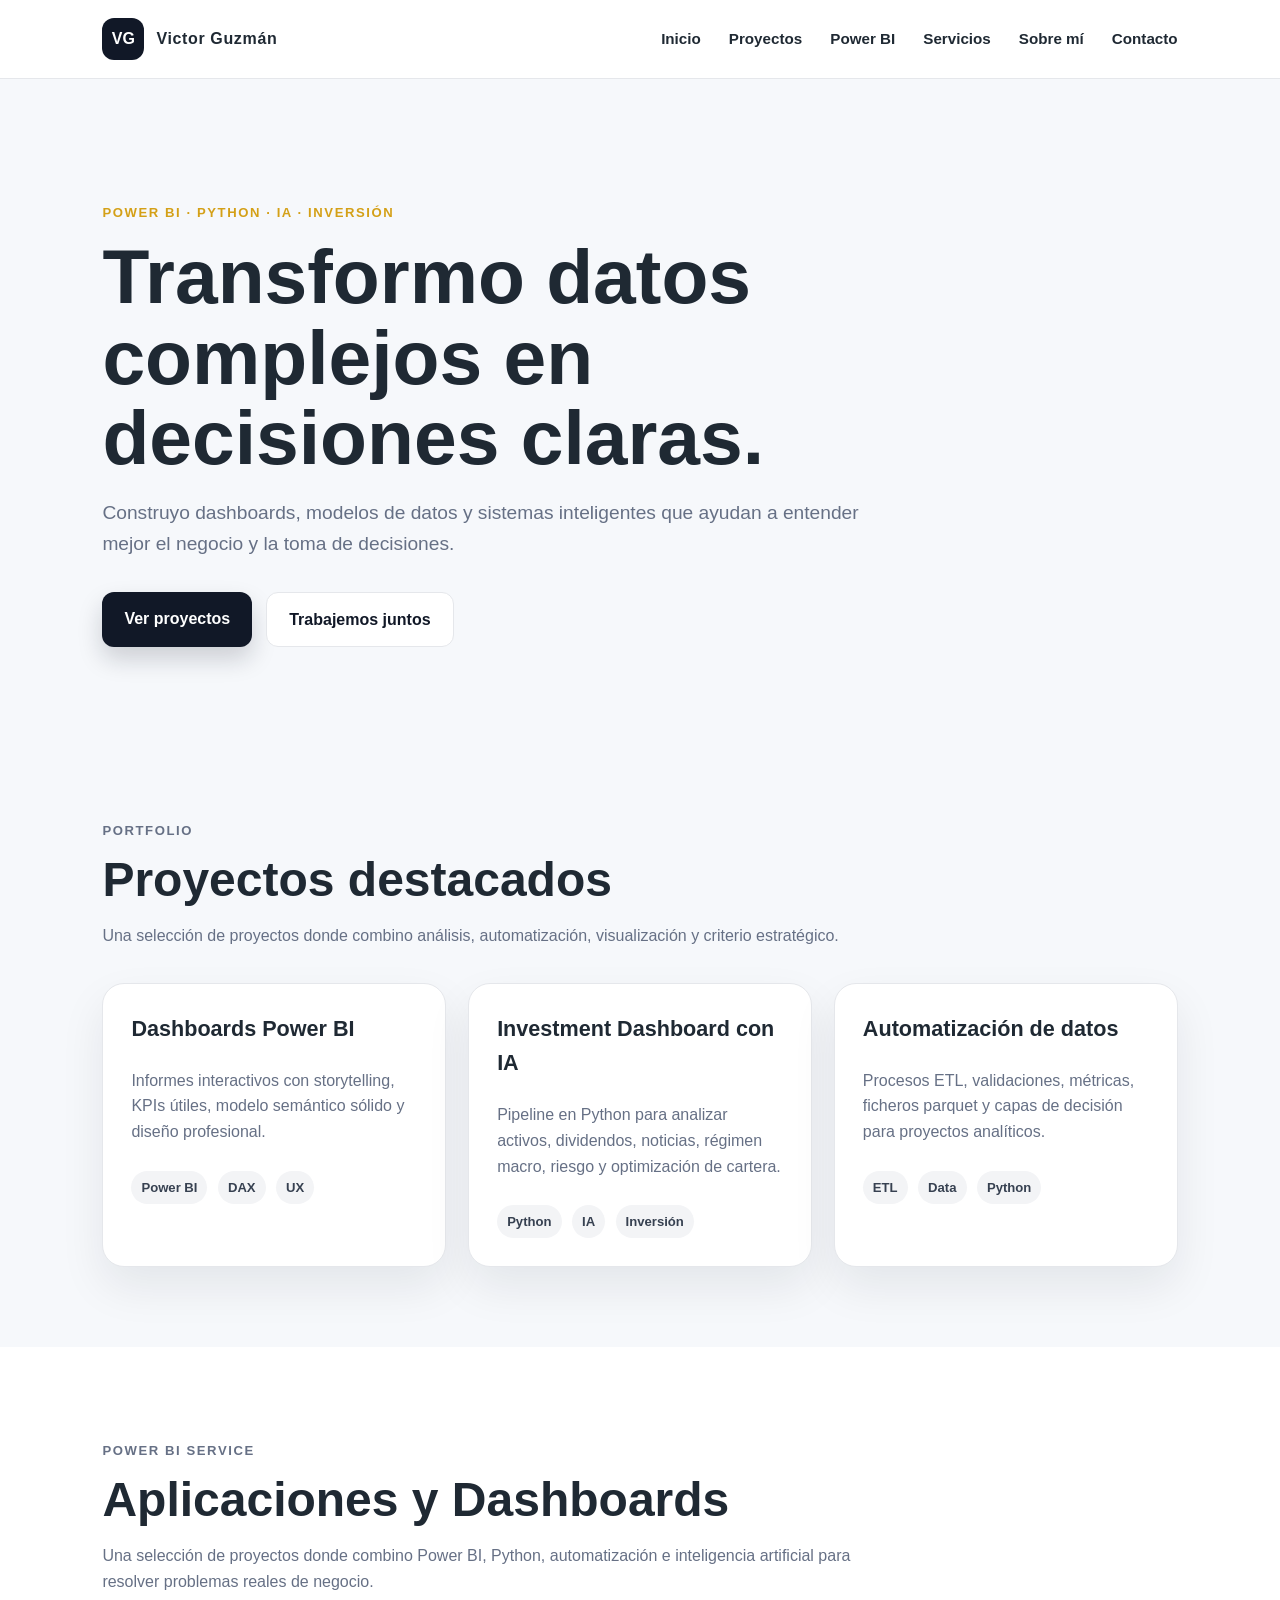
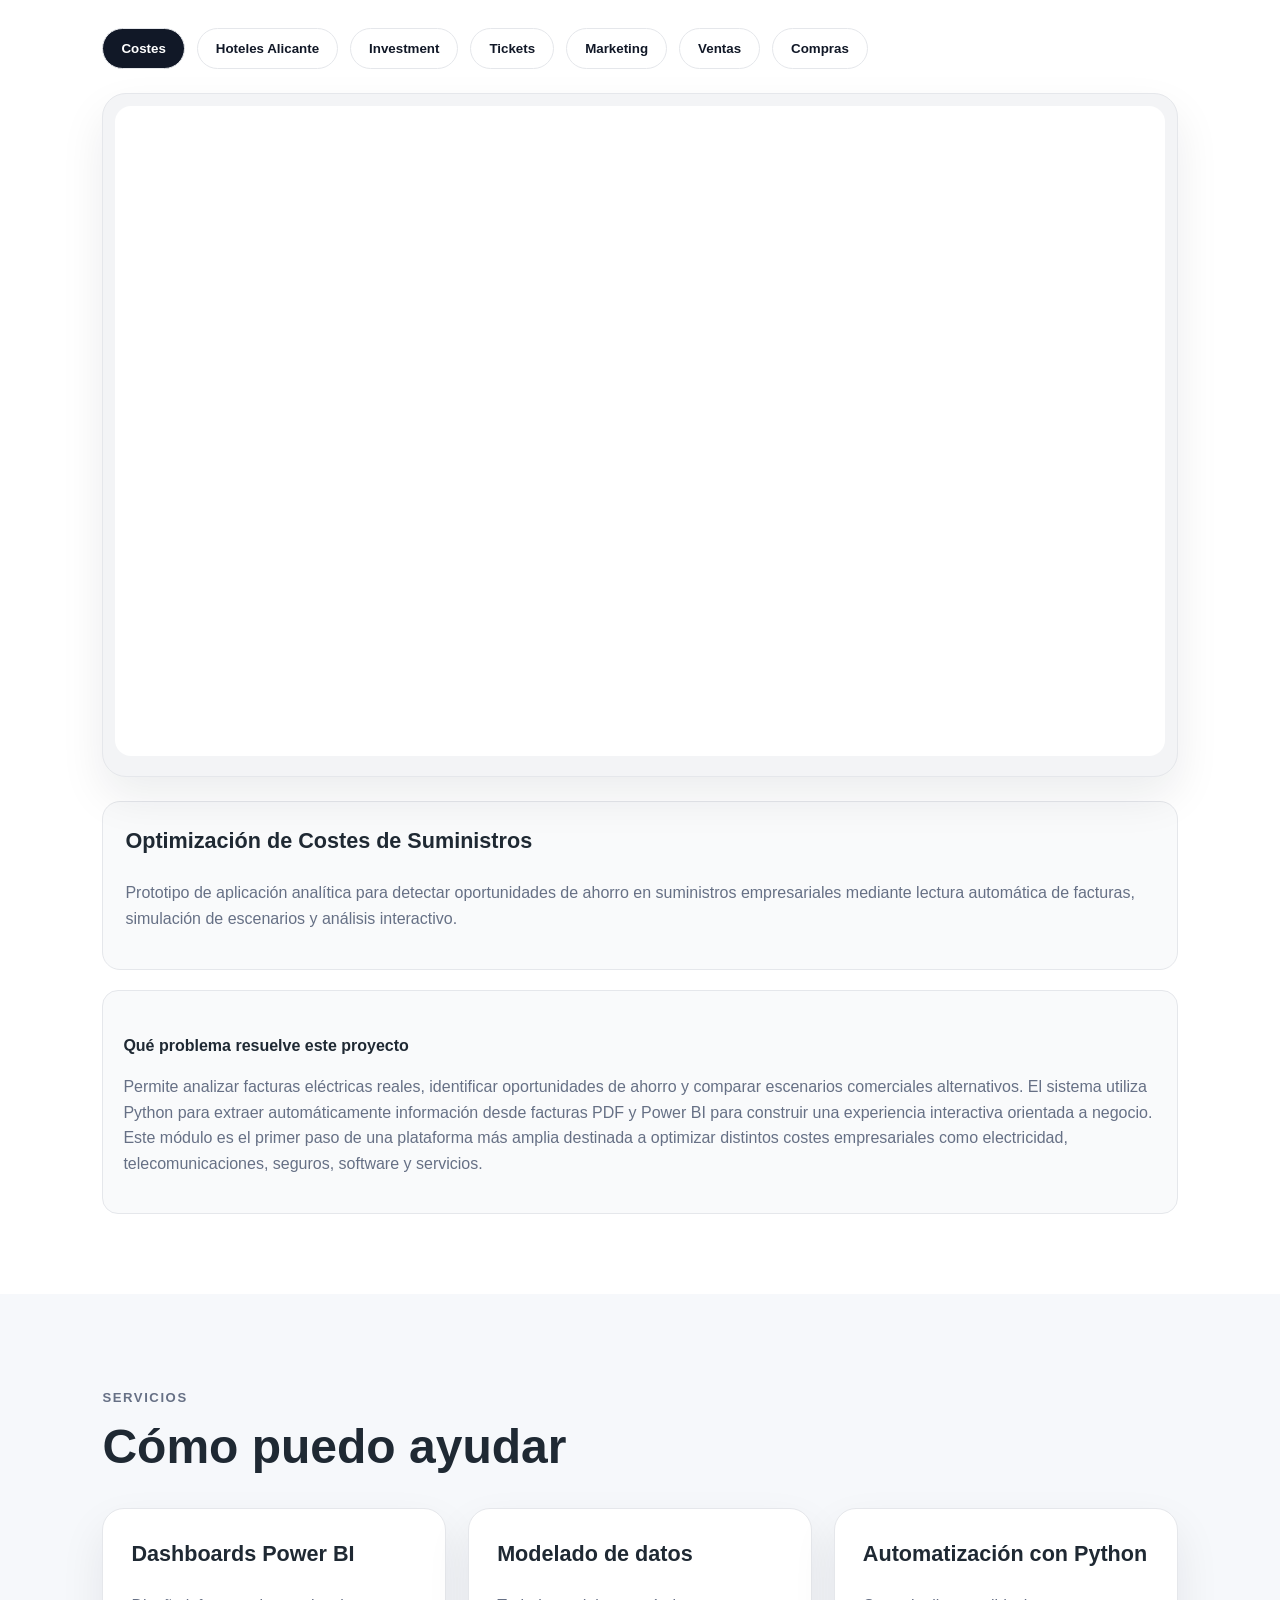
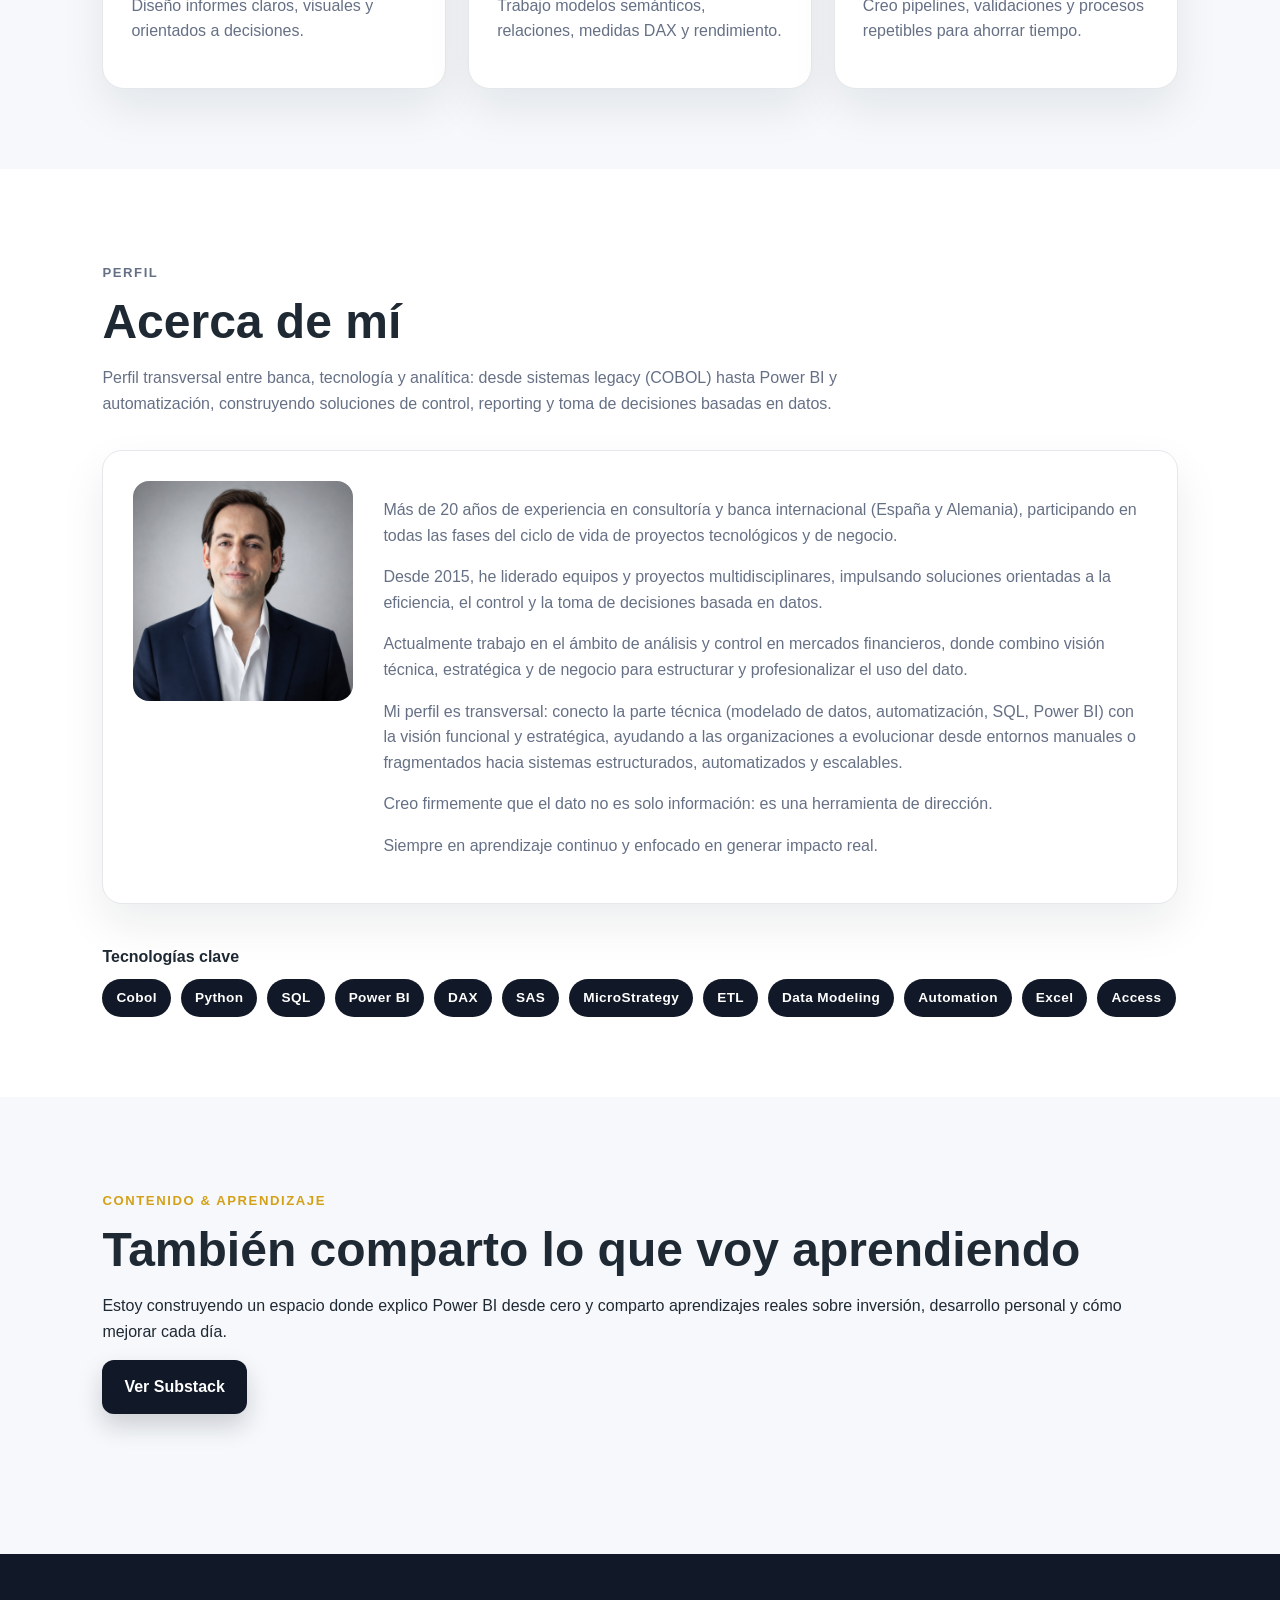
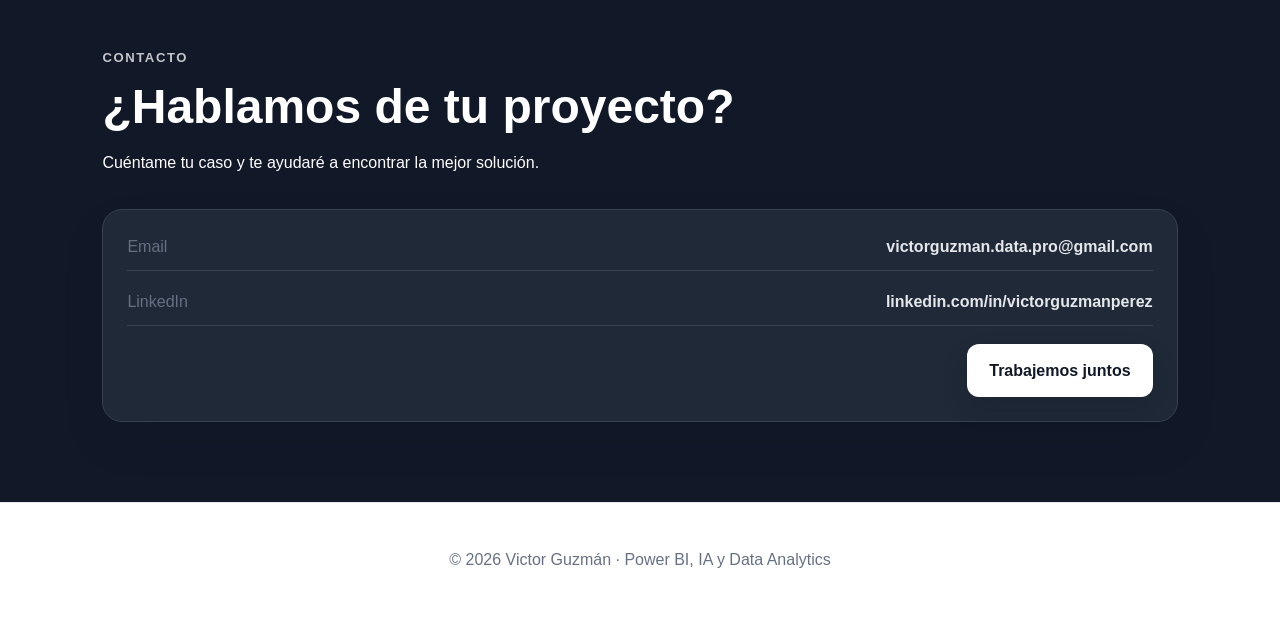
==== index.html @ 5aa76c6c "Reorganize portfolio dashboards and add tourism analytics project" ====
<!DOCTYPE html>
<html lang="es">
<head>
  <meta charset="UTF-8" />
  <meta name="viewport" content="width=device-width, initial-scale=1.0" />
  <!-- Google Analytics -->
  <script async src="https://www.googletagmanager.com/gtag/js?id=G-6DLSS21PER"></script>
  <script>
    window.dataLayer = window.dataLayer || [];
    function gtag(){dataLayer.push(arguments);}
    gtag('js', new Date());

    gtag('config', 'G-6DLSS21PER');
  </script>  

  <title>Victor Guzmán | Power BI, IA y Data Analytics</title>
  <meta name="description" content="Portfolio de Power BI, IA, Python y análisis de datos aplicado a inversión, automatización y dashboards profesionales." />

  <link rel="stylesheet" href="styles.css" />
</head>

<body>

  <header class="site-header">
    <div class="logo">
      <span class="logo-mark">VG</span>
      <span class="logo-text">Victor Guzmán</span>
    </div>

        <nav class="nav">
        <a href="#inicio">Inicio</a>
        <a href="#proyectos">Proyectos</a>
        <a href="#powerbi">Power BI</a>
        <a href="#servicios">Servicios</a>
        <a href="#sobre-mi">Sobre mí</a>
        <a href="#contacto">Contacto</a>
        </nav>
  </header>

  <main>

    <section id="inicio" class="hero">
      <div class="hero-content">
        <p class="eyebrow">Power BI · Python · IA · Inversión</p>

        <h1>
          Transformo datos complejos en decisiones claras.
        </h1>

        <p class="hero-text">
          Construyo dashboards, modelos de datos y sistemas inteligentes que ayudan a entender mejor el negocio y la toma de decisiones.
        </p>

        <div class="hero-actions">
          <a href="#proyectos" class="btn btn-primary">Ver proyectos</a>
          <a href="#contacto" class="btn btn-secondary">Trabajemos juntos</a>
        </div>
      </div>
    </section>

    <section id="proyectos" class="section">
      <div class="section-heading">
        <p class="eyebrow">Portfolio</p>
        <h2>Proyectos destacados</h2>
        <p>
          Una selección de proyectos donde combino análisis, automatización, visualización y criterio estratégico.
        </p>
      </div>

      <div class="cards-grid">

        <article class="card">
          <h3>Dashboards Power BI</h3>
          <p>
            Informes interactivos con storytelling, KPIs útiles, modelo semántico sólido y diseño profesional.
          </p>
          <span class="tag">Power BI</span>
          <span class="tag">DAX</span>
          <span class="tag">UX</span>
        </article>

        <article class="card">
          <h3>Investment Dashboard con IA</h3>
          <p>
            Pipeline en Python para analizar activos, dividendos, noticias, régimen macro, riesgo y optimización de cartera.
          </p>
          <span class="tag">Python</span>
          <span class="tag">IA</span>
          <span class="tag">Inversión</span>
        </article>

        <article class="card">
          <h3>Automatización de datos</h3>
          <p>
            Procesos ETL, validaciones, métricas, ficheros parquet y capas de decisión para proyectos analíticos.
          </p>
          <span class="tag">ETL</span>
          <span class="tag">Data</span>
          <span class="tag">Python</span>
        </article>
      </div>
    </section>

    <section id="powerbi" class="section section-alt">
    <div class="section-heading">
        <p class="eyebrow">Power BI Service</p>
        <h2>Aplicaciones y Dashboards</h2>
        <p>
        Una selección de proyectos donde combino Power BI, Python, automatización e inteligencia artificial para resolver problemas reales de negocio.
        </p>
    </div>

    <div class="report-tabs">
      <button class="report-tab active" data-report="0">Costes</button>
      <button class="report-tab" data-report="1">Hoteles Alicante</button>
      <button class="report-tab" data-report="2">Investment</button>
      <button class="report-tab" data-report="3">Tickets</button>
      <button class="report-tab" data-report="4">Marketing</button>
      <button class="report-tab" data-report="5">Ventas</button>
      <button class="report-tab" data-report="6">Compras</button>
    </div>

    <div class="powerbi-frame">

    <div id="comingSoon" class="coming-soon hidden">
        🚀 Este dashboard estará disponible próximamente
    </div>

    <iframe
        id="powerbiIframe"
        title="Informe Power BI"
        width="100%"
        height="650"
        src=""
        frameborder="0"
        allowfullscreen="true">
    </iframe>

    </div>

    <div class="report-info">
      <h3 id="reportTitle">Optimización de Costes de Suministros</h3>
      <p id="reportDescription">
        Prototipo de aplicación analítica para detectar oportunidades de ahorro en suministros empresariales mediante lectura automática de facturas, simulación de escenarios y análisis interactivo.
      </p>
    </div>

    <div class="report-usecase fade-in">
      <h4>Qué problema resuelve este proyecto</h4>

      <p id="reportUseCase">
        Permite analizar facturas eléctricas reales, identificar oportunidades de ahorro y comparar escenarios comerciales alternativos. El sistema utiliza Python para extraer automáticamente información desde facturas PDF y Power BI para construir una experiencia interactiva orientada a negocio. Este módulo es el primer paso de una plataforma más amplia destinada a optimizar distintos costes empresariales como electricidad, telecomunicaciones, seguros, software y servicios.
      </p>
    </div>

    </div>
    </section>

    <section id="servicios" class="section">
      <div class="section-heading">
        <p class="eyebrow">Servicios</p>
        <h2>Cómo puedo ayudar</h2>
      </div>

      <div class="cards-grid">
        <article class="card">
          <h3>Dashboards Power BI</h3>
          <p>Diseño informes claros, visuales y orientados a decisiones.</p>
        </article>

        <article class="card">
          <h3>Modelado de datos</h3>
          <p>Trabajo modelos semánticos, relaciones, medidas DAX y rendimiento.</p>
        </article>

        <article class="card">
          <h3>Automatización con Python</h3>
          <p>Creo pipelines, validaciones y procesos repetibles para ahorrar tiempo.</p>
        </article>
      </div>
    </section>

    <section id="sobre-mi" class="section section-alt">

    <!-- ACERCA DE MI -->
    <div class="section-heading">
        <p class="eyebrow">Perfil</p>
        <h2>Acerca de mí</h2>
        <p>
        Perfil transversal entre banca, tecnología y analítica: desde sistemas legacy (COBOL) hasta Power BI y automatización, construyendo soluciones de control, reporting y toma de decisiones basadas en datos.
        </p>
    </div>

    <div class="about-card">

        <div class="about-image">
        <img src="assets/img/Perfil.jpg" alt="Foto perfil">
        </div>

        <div class="about-text">

            <p>
                Más de 20 años de experiencia en consultoría y banca internacional (España y Alemania), participando en todas las fases del ciclo de vida de proyectos tecnológicos y de negocio.
            </p>

            <p>
                Desde 2015, he liderado equipos y proyectos multidisciplinares, impulsando soluciones orientadas a la eficiencia, el control y la toma de decisiones basada en datos.
            </p>

            <p>
                Actualmente trabajo en el ámbito de análisis y control en mercados financieros, donde combino visión técnica, estratégica y de negocio para estructurar y profesionalizar el uso del dato.
            </p>

            <p>
                Mi perfil es transversal: conecto la parte técnica (modelado de datos, automatización, SQL, Power BI) con la visión funcional y estratégica, ayudando a las organizaciones a evolucionar desde entornos manuales o fragmentados hacia sistemas estructurados, automatizados y escalables.
            </p>

            <p>
                Creo firmemente que el dato no es solo información: es una herramienta de dirección.
            </p>

            <p>
                Siempre en aprendizaje continuo y enfocado en generar impacto real.
            </p>

        </div>

    </div>
    
    <div class="tech-stack">
    <h4>Tecnologías clave</h4>

        <div class="tech-tags">
            <span>Cobol</span>
            <span>Python</span>
            <span>SQL</span>
            <span>Power BI</span>
            <span>DAX</span>
            <span>SAS</span>
            <span>MicroStrategy</span>
            <span>ETL</span>
            <span>Data Modeling</span>
            <span>Automation</span>
            <span>Excel</span>
            <span>Access</span>
        </div>
    </div>

    </section>

    <section class="section substack-section fade-in">

    <div class="substack-content">

        <p class="eyebrow">Contenido & aprendizaje</p>

        <h2>
        También comparto lo que voy aprendiendo
        </h2>

        <p class="substack-text">
        Estoy construyendo un espacio donde explico Power BI desde cero y comparto aprendizajes reales sobre inversión, desarrollo personal y cómo mejorar cada día.
        </p>

        <a 
        href="https://dataversodata.substack.com/" 
        target="_blank" 
        class="btn btn-primary">
        Ver Substack
        </a>

    </div>

    </section>

    <section id="contacto" class="section contact-section">

    <!-- CONTACTO -->
    <div class="section-heading fade-in">
        <p class="eyebrow">Contacto</p>

        <h2>¿Hablamos de tu proyecto?</h2>

        <p>
        Cuéntame tu caso y te ayudaré a encontrar la mejor solución.
        </p>
    </div>

    <div class="contact-card fade-in">

        <div class="contact-item">
        <span>Email</span>
        <a href="mailto:victorguzman.data.pro@gmail.com">victorguzman.data.pro@gmail.com</a>
        </div>

        <div class="contact-item">
        <span>LinkedIn</span>
        <a href="https://www.linkedin.com/in/victorguzmanperez/" target="_blank">
            linkedin.com/in/victorguzmanperez
        </a>
        </div>

        <div class="contact-cta">
        <a href="mailto:victorguzman.data.pro@gmail.com" class="btn btn-primary">
            Trabajemos juntos
        </a>
        </div>

    </div>

    </section>

  </main>

  <footer class="footer">
    <p>© 2026 Victor Guzmán · Power BI, IA y Data Analytics</p>
  </footer>

  <script src="script.js"></script>
</body>
</html>
---- styles.css ----
:root {
  --bg: #f6f8fb;
  --surface: #ffffff;
  --text: #1f2933;
  --muted: #667085;
  --primary: #111827;
  --accent: #d4a017;
  --border: #e5e7eb;
  --shadow: 0 20px 45px rgba(15, 23, 42, 0.08);
}

* {
  box-sizing: border-box;
}

body {
  margin: 0;
  font-family: Arial, Helvetica, sans-serif;
  background: var(--bg);
  color: var(--text);
  line-height: 1.6;
}

.site-header {
  position: sticky;
  top: 0;
  z-index: 10;
  background: rgba(255, 255, 255, 0.92);
  backdrop-filter: blur(14px);
  border-bottom: 1px solid var(--border);
  display: flex;
  justify-content: space-between;
  align-items: center;
  padding: 18px 8%;
}

.logo {
  display: flex;
  align-items: center;
  gap: 12px;
  font-weight: 800;
}

.logo-mark {
  width: 42px;
  height: 42px;
  background: var(--primary);
  color: white;
  border-radius: 12px;
  display: grid;
  place-items: center;
}

.logo-text {
  letter-spacing: 0.04em;
}

.nav {
  display: flex;
  gap: 28px;
}

.nav a {
  text-decoration: none;
  color: var(--text);
  font-weight: 600;
  font-size: 0.95rem;
}

.nav a:hover {
  color: var(--accent);
}

.hero {
  padding: 110px 8% 80px;
}

.hero-content {
  max-width: 900px;
}

.eyebrow {
  color: var(--accent);
  font-weight: 800;
  text-transform: uppercase;
  letter-spacing: 0.12em;
  font-size: 0.82rem;
}

h1 {
  font-size: clamp(2.4rem, 6vw, 5rem);
  line-height: 1.05;
  margin: 12px 0 20px;
  max-width: 950px;
}

h2 {
  font-size: clamp(2rem, 4vw, 3rem);
  line-height: 1.1;
  margin: 10px 0;
}

h3 {
  margin-top: 0;
  font-size: 1.35rem;
}

.hero-text {
  font-size: 1.2rem;
  color: var(--muted);
  max-width: 760px;
}

.hero-actions {
  margin-top: 32px;
  display: flex;
  gap: 14px;
  flex-wrap: wrap;
}

.btn {
  display: inline-block;
  text-decoration: none;
  padding: 14px 22px;
  border-radius: 12px;
  font-weight: 800;
  transition: transform 0.2s ease, box-shadow 0.2s ease;
}

.btn:hover {
  transform: translateY(-2px);
}

.btn-primary {
  background: var(--primary);
  color: white;
  box-shadow: 0 12px 25px rgba(17, 24, 39, 0.18);
}

.btn-secondary {
  background: white;
  color: var(--primary);
  border: 1px solid var(--border);
}

.section {
  padding: 80px 8%;
}

.section-alt {
  background: white;
}

.section-heading {
  max-width: 800px;
  margin-bottom: 34px;
}

.section-heading p {
  color: var(--muted);
}

.cards-grid {
  display: grid;
  grid-template-columns: repeat(3, minmax(0, 1fr));
  gap: 22px;
}

.card {
  background: var(--surface);
  border: 1px solid var(--border);
  border-radius: 22px;
  padding: 28px;
  box-shadow: var(--shadow);
}

.card p {
  color: var(--muted);
}

.tag {
  display: inline-block;
  margin: 10px 6px 0 0;
  padding: 6px 10px;
  border-radius: 999px;
  background: #f3f4f6;
  color: #374151;
  font-size: 0.82rem;
  font-weight: 700;
}

.powerbi-frame {
  position: relative;
  min-height: 680px;
  background: #f3f4f6;
  border: 1px solid var(--border);
  border-radius: 24px;
  padding: 12px;
  box-shadow: var(--shadow);
  overflow: hidden;
}

.powerbi-frame iframe {
  border-radius: 16px;
  background: white;
}

.note {
  color: var(--muted);
  font-size: 0.95rem;
}

.contact {
  text-align: center;
}

.contact p {
  color: var(--muted);
}

.footer {
  padding: 28px 8%;
  text-align: center;
  color: var(--muted);
  border-top: 1px solid var(--border);
  background: white;
}

@media (max-width: 900px) {
  .site-header {
    flex-direction: column;
    gap: 18px;
  }

  .nav {
    flex-wrap: wrap;
    justify-content: center;
    gap: 16px;
  }

  .cards-grid {
    grid-template-columns: 1fr;
  }

  .hero {
    padding-top: 70px;
  }
}
.report-tabs {
  display: flex;
  gap: 12px;
  flex-wrap: wrap;
  margin-bottom: 24px;
}

.report-tab {
  border: 1px solid var(--border);
  background: white;
  color: var(--primary);
  padding: 12px 18px;
  border-radius: 999px;
  font-weight: 800;
  cursor: pointer;
}

.report-tab.active {
  background: var(--primary);
  color: white;
}

.report-info {
  margin-top: 24px;
  background: #f9fafb;
  border: 1px solid var(--border);
  border-radius: 18px;
  padding: 22px;
}

.report-info p {
  color: var(--muted);
}
/* ABOUT */

.about-card {
  display: grid;
  grid-template-columns: 220px 1fr;
  gap: 30px;
  background: white;
  padding: 30px;
  border-radius: 20px;
  border: 1px solid var(--border);
  box-shadow: var(--shadow);
  margin-bottom: 40px;
}

.about-image img {
  width: 100%;
  border-radius: 16px;
  object-fit: cover;
}

.about-text p {
  color: var(--muted);
  margin-bottom: 14px;
}

/* CONTACT */

.contact-card {
  background: white;
  border-radius: 20px;
  border: 1px solid var(--border);
  padding: 24px;
  box-shadow: var(--shadow);
  display: grid;
  gap: 18px;
}

.contact-item {
  display: flex;
  justify-content: space-between;
  border-bottom: 1px solid var(--border);
  padding-bottom: 10px;
}

.contact-item span {
  color: var(--muted);
}

.contact-item a {
  font-weight: 600;
  color: var(--primary);
  text-decoration: none;
}

.contact-item a:hover {
  color: var(--accent);
}

.contact-cta {
  display: flex;
  justify-content: flex-end;
}

/* RESPONSIVE */

@media (max-width: 900px) {
  .about-card {
    grid-template-columns: 1fr;
  }
}

.tech-stack {
  margin-top: 20px;
}

.tech-stack h4 {
  margin-bottom: 10px;
}

.tech-tags {
  display: flex;
  flex-wrap: wrap;
  gap: 10px;
}

.tech-tags span {
  background: #111827;
  color: white;
  padding: 8px 14px;
  border-radius: 999px;
  font-size: 0.85rem;
  font-weight: 700;
  letter-spacing: 0.03em;
}

.contact-section {
  background: #111827; /* oscuro elegante */
  color: white;
  margin-top: 60px;
}

.contact-section h2,
.contact-section p,
.contact-section .eyebrow {
  color: white;
}

.contact-section .eyebrow {
  opacity: 0.7;
}

.contact-card {
  background: #1f2937;
  border: 1px solid #374151;
}

.contact-item {
  border-bottom: 1px solid #374151;
}

.contact-item a {
  color: #e5e7eb;
}

.contact-item a:hover {
  color: #d4a017;
}

.contact-cta .btn-primary {
  background: white;
  color: #111827;
}

.contact-cta .btn-primary:hover {
  background: #f3f4f6;
}

/* ANIMACIONES BASE */

.fade-in {
  opacity: 0;
  transform: translateY(30px);
  transition: all 0.8s ease;
}

.fade-in.visible {
  opacity: 1;
  transform: translateY(0);
}

/* pequeño efecto hover pro */

.contact-card:hover {
  transform: translateY(-4px);
  transition: transform 0.3s ease;
}

.substack-section {
  background: var(--bg);
}

.substack-card {
  max-width: 900px;
  background: white;
  border-radius: 22px;
  padding: 40px;
  border: 1px solid var(--border);
  box-shadow: var(--shadow);
}

.substack-card p {
  color: var(--muted);
}

.contact-section {
  background: #111827;
  color: white;
}

.contact-section h2,
.contact-section p,
.contact-section .eyebrow {
  color: white;
}

.contact-section .eyebrow {
  opacity: 0.75;
}

.contact-section .contact-card {
  background: #1f2937;
  border: 1px solid #374151;
}

.contact-section .contact-item {
  border-bottom: 1px solid #374151;
}

.contact-section .contact-item a {
  color: #e5e7eb;
}

.contact-section .contact-cta .btn-primary {
  background: white;
  color: #111827;
}
.report-usecase {
  margin-top: 20px;
  background: #f9fafb;
  border: 1px solid var(--border);
  border-radius: 16px;
  padding: 20px;
}

.report-usecase h4 {
  margin-bottom: 10px;
}

.report-usecase p {
  color: var(--muted);
  line-height: 1.6;
}

.coming-soon {
  position: absolute;
  inset: 12px;
  background: white;
  display: flex;
  align-items: center;
  justify-content: center;
  text-align: center;
  font-size: 22px;
  font-weight: 800;
  color: #6b7280;
  border-radius: 16px;

  opacity: 0;
  transform: translateY(12px);
  pointer-events: none;
  transition: opacity 0.45s ease, transform 0.45s ease;
  z-index: 2;
}

.coming-soon.show {
  opacity: 1;
  transform: translateY(0);
  pointer-events: auto;
}

.hidden {
  display: none;
}
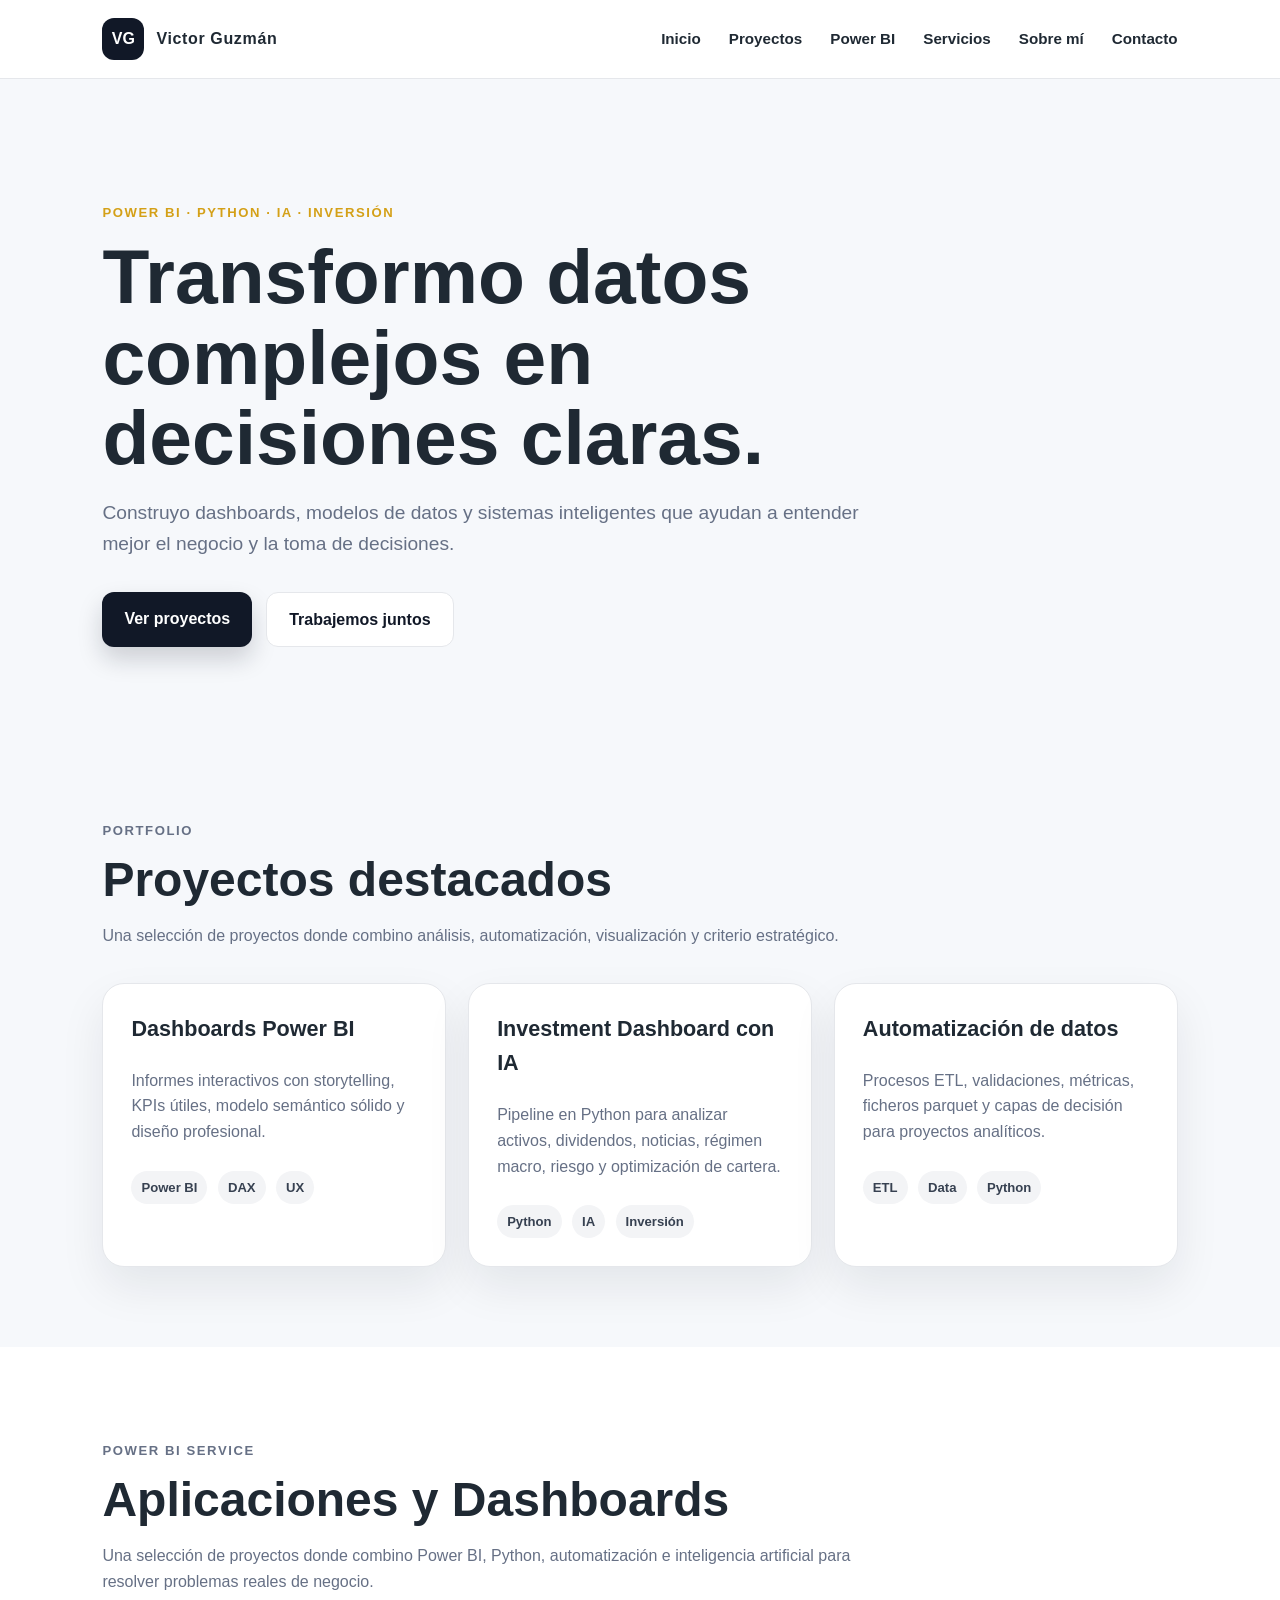
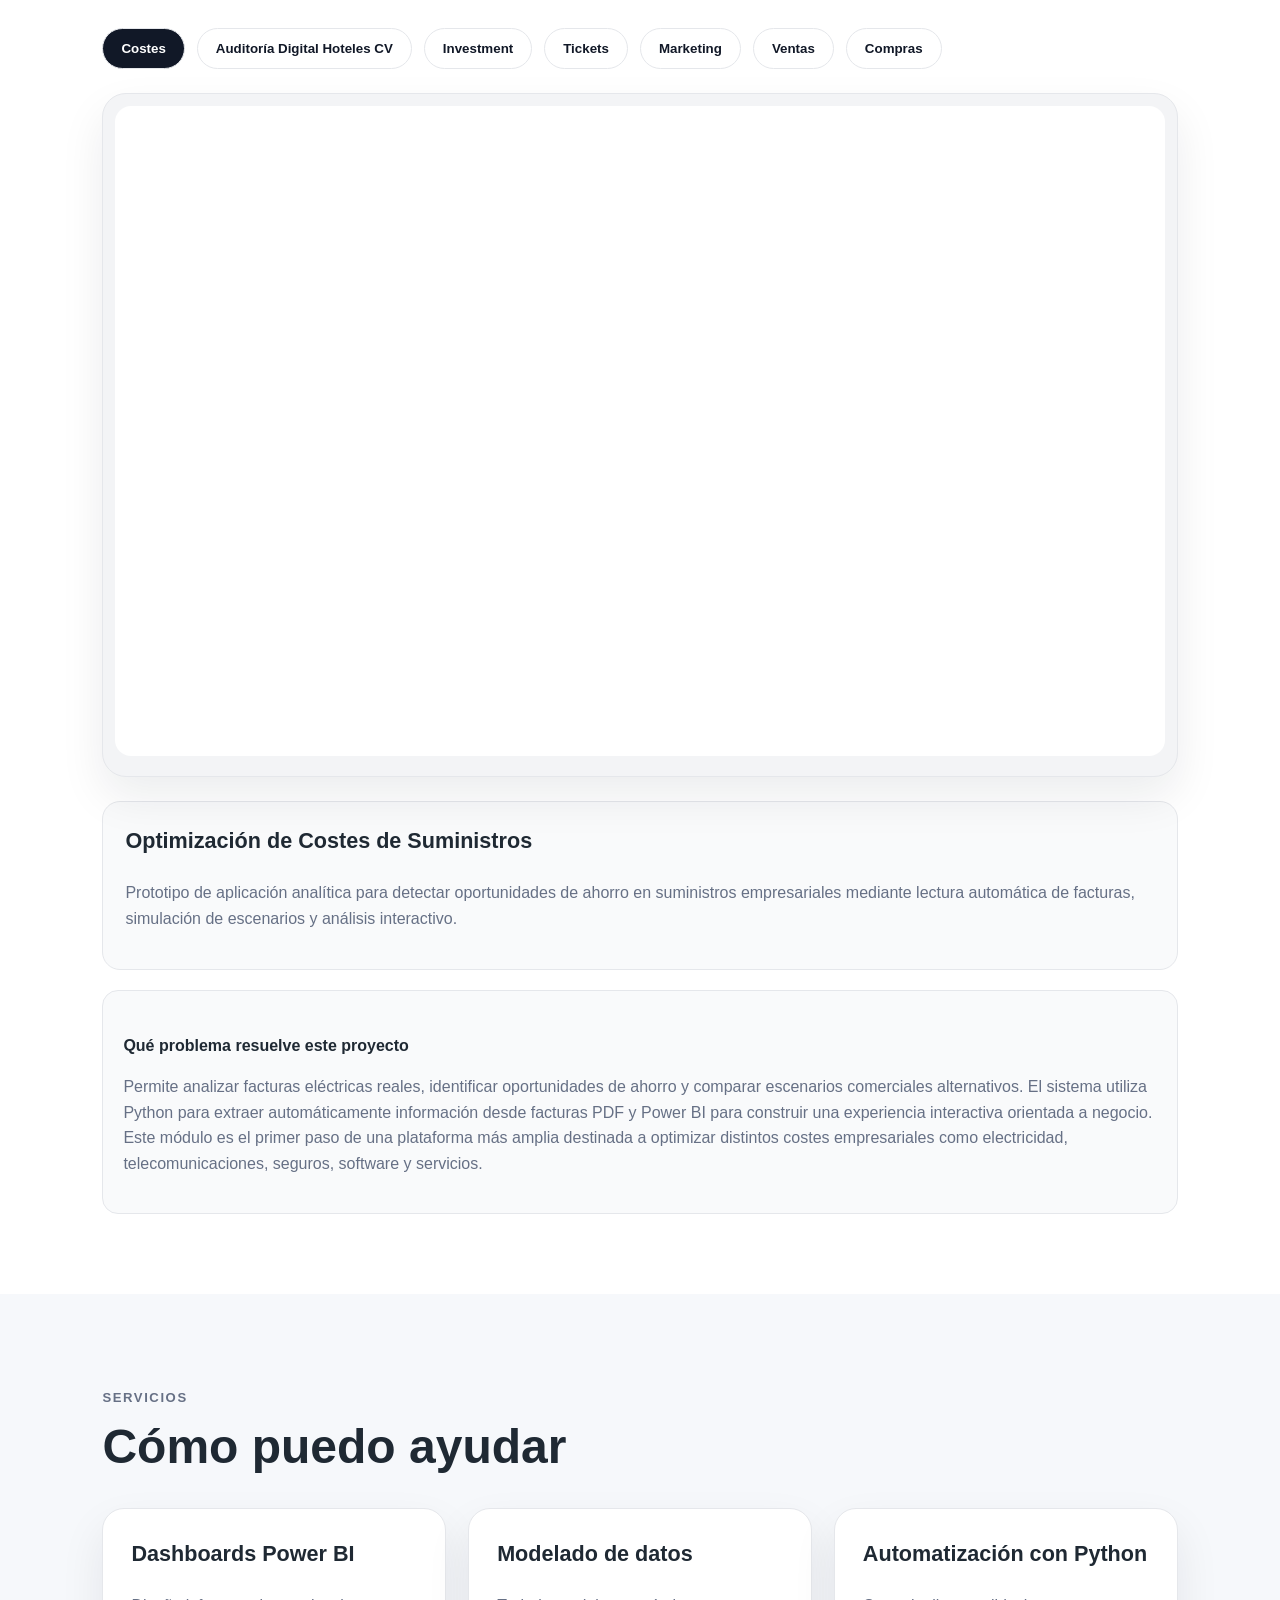
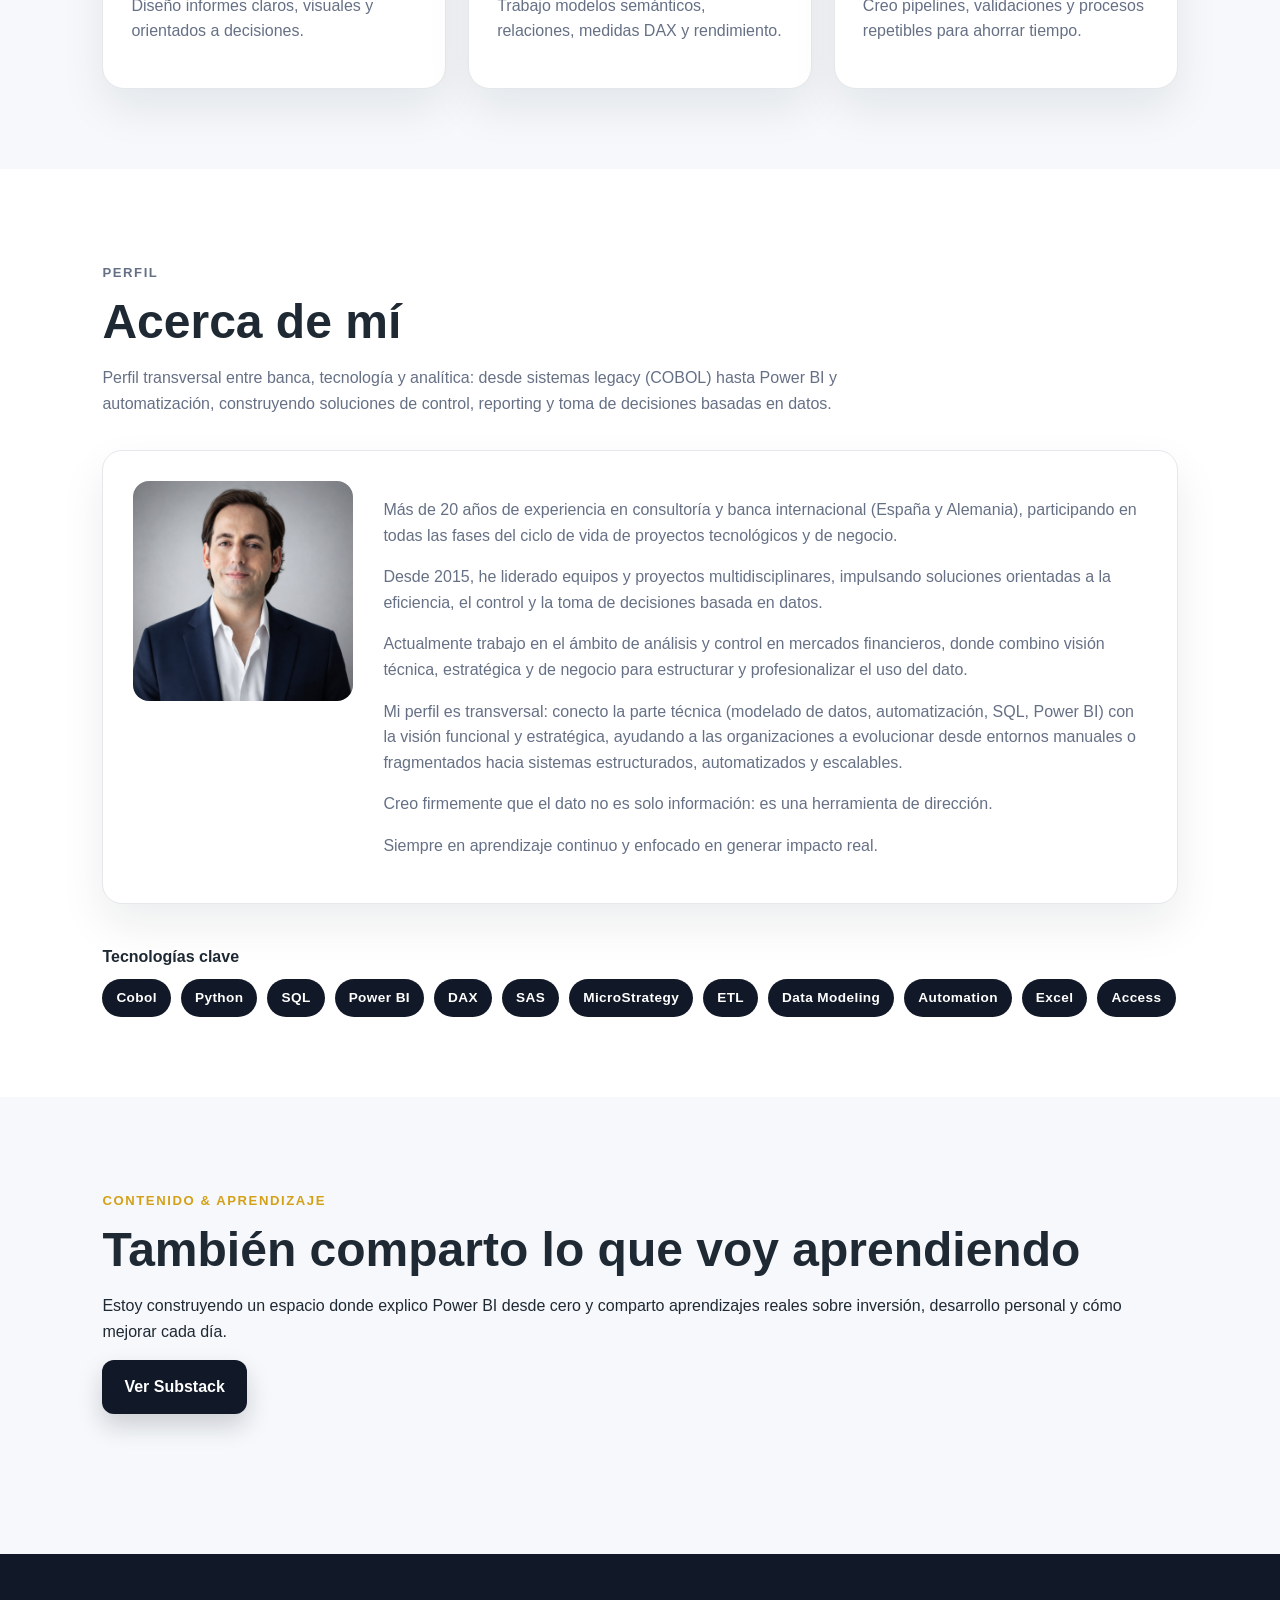
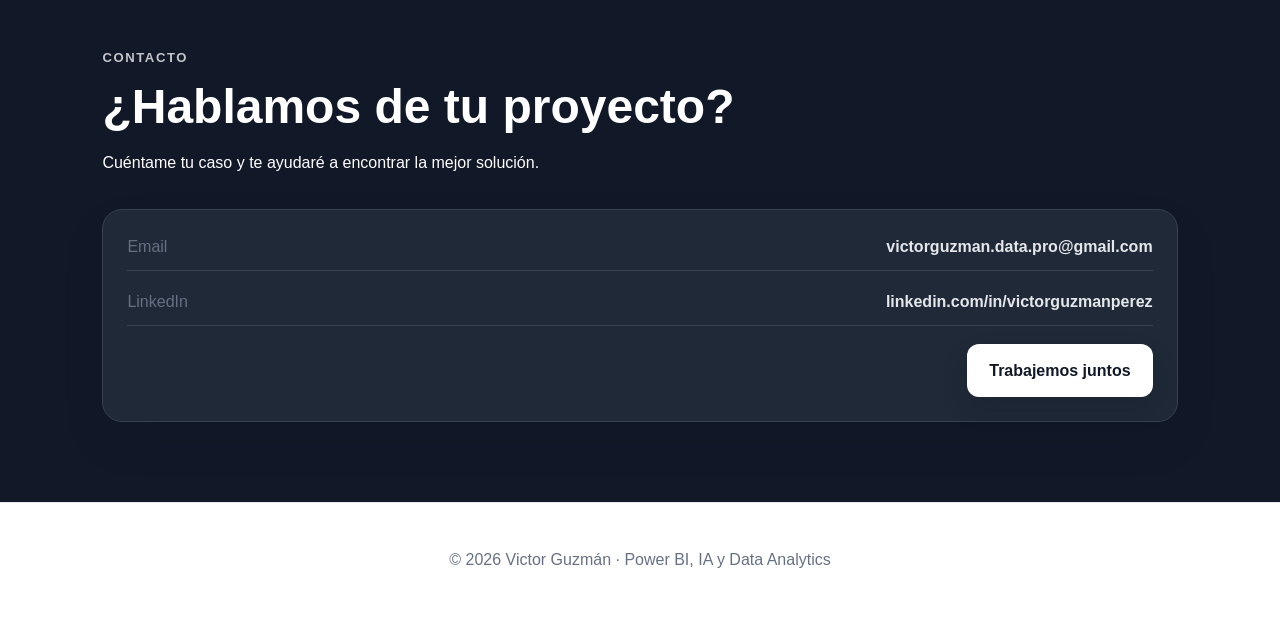
==== commit 9f39af44: "Cambio boton de informe hoteles CV" ====
--- a/index.html
+++ b/index.html
@@ -112,7 +112,7 @@
 
     <div class="report-tabs">
       <button class="report-tab active" data-report="0">Costes</button>
-      <button class="report-tab" data-report="1">Hoteles Alicante</button>
+      <button class="report-tab" data-report="1">Auditoría Digital Hoteles CV</button>
       <button class="report-tab" data-report="2">Investment</button>
       <button class="report-tab" data-report="3">Tickets</button>
       <button class="report-tab" data-report="4">Marketing</button>
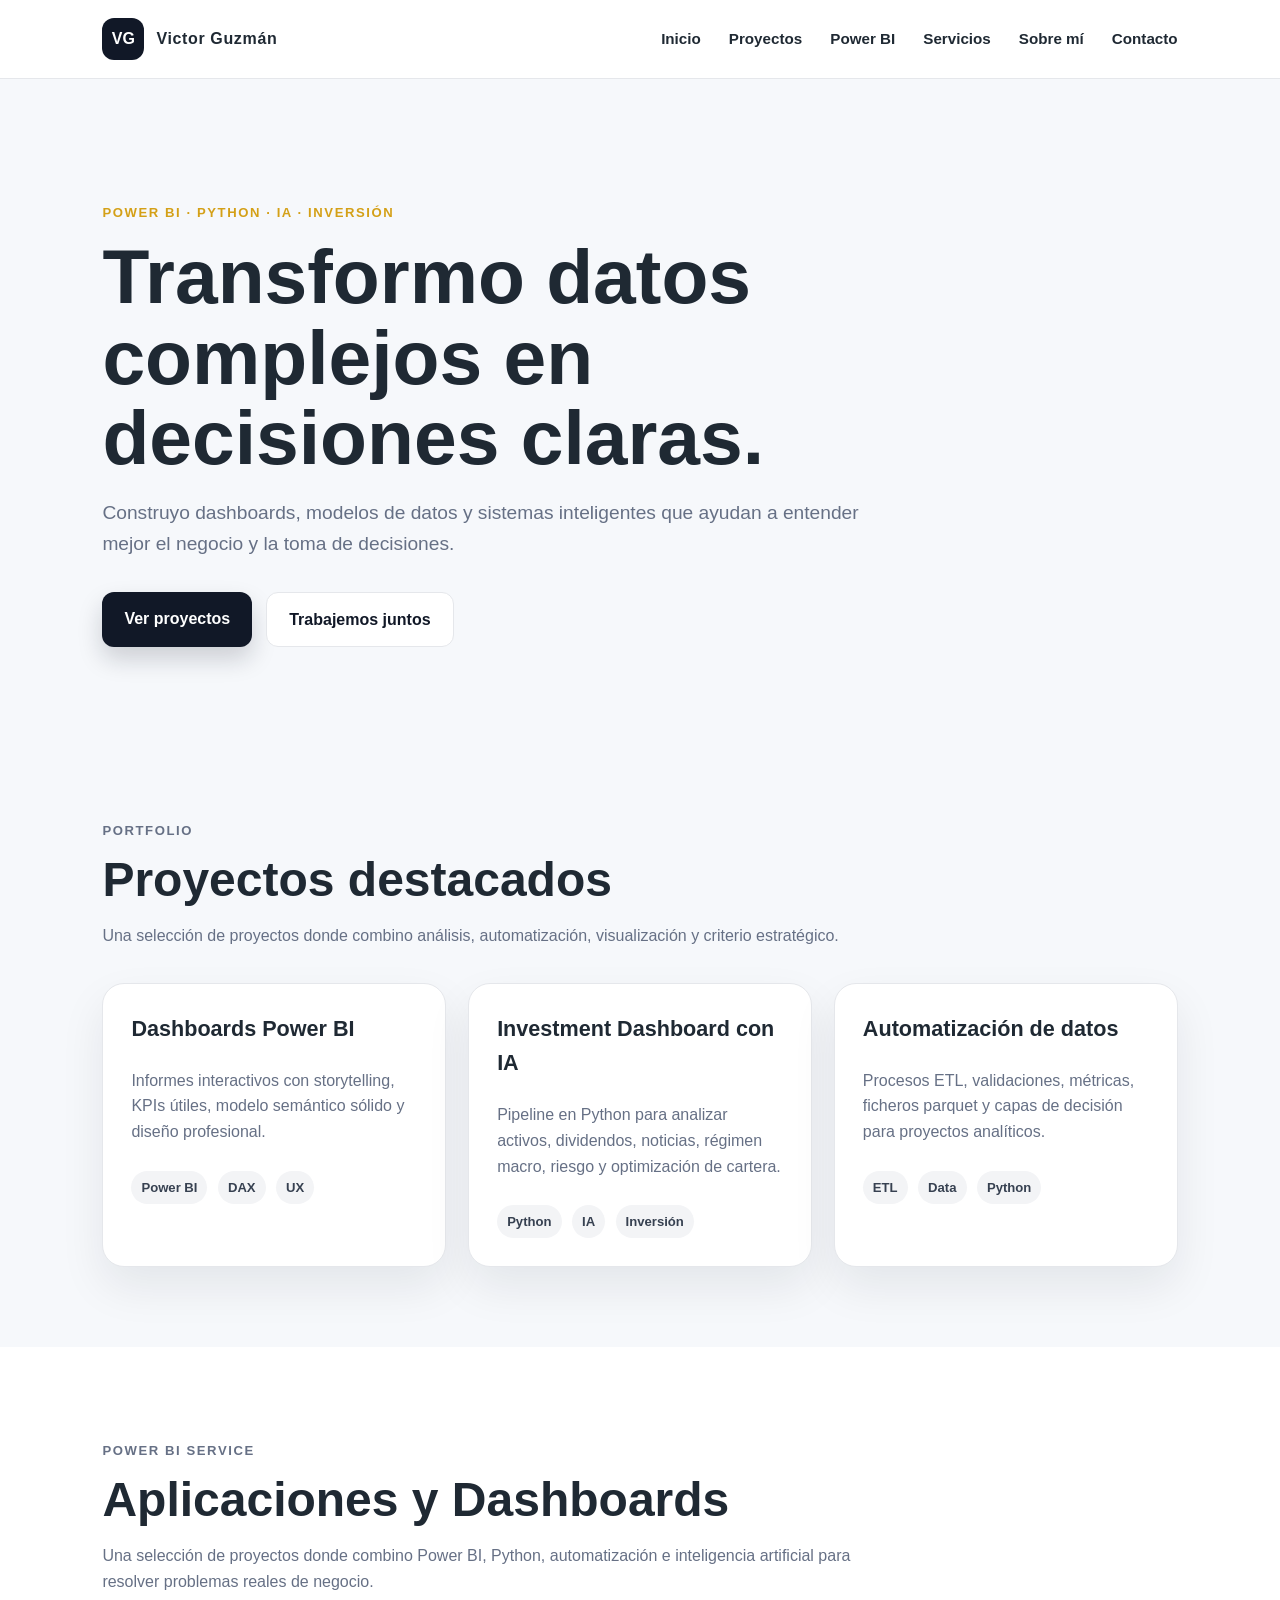
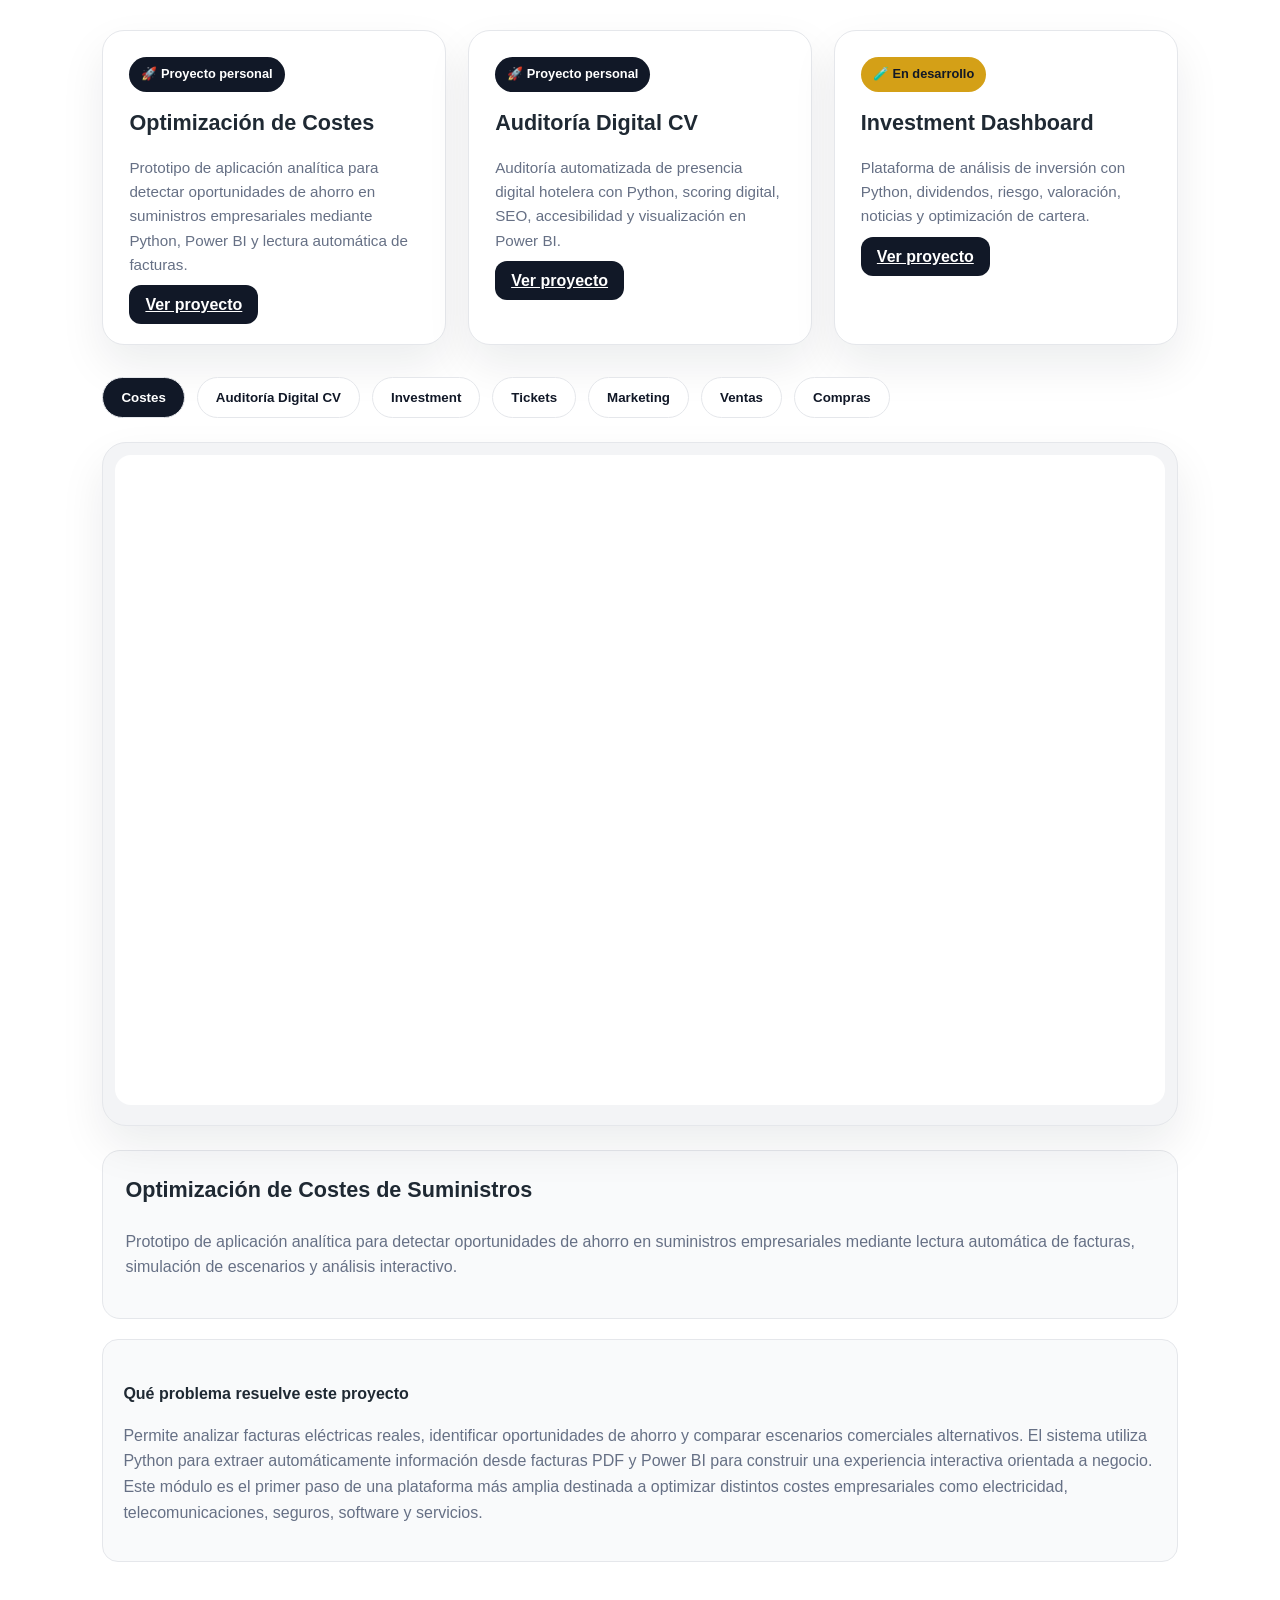
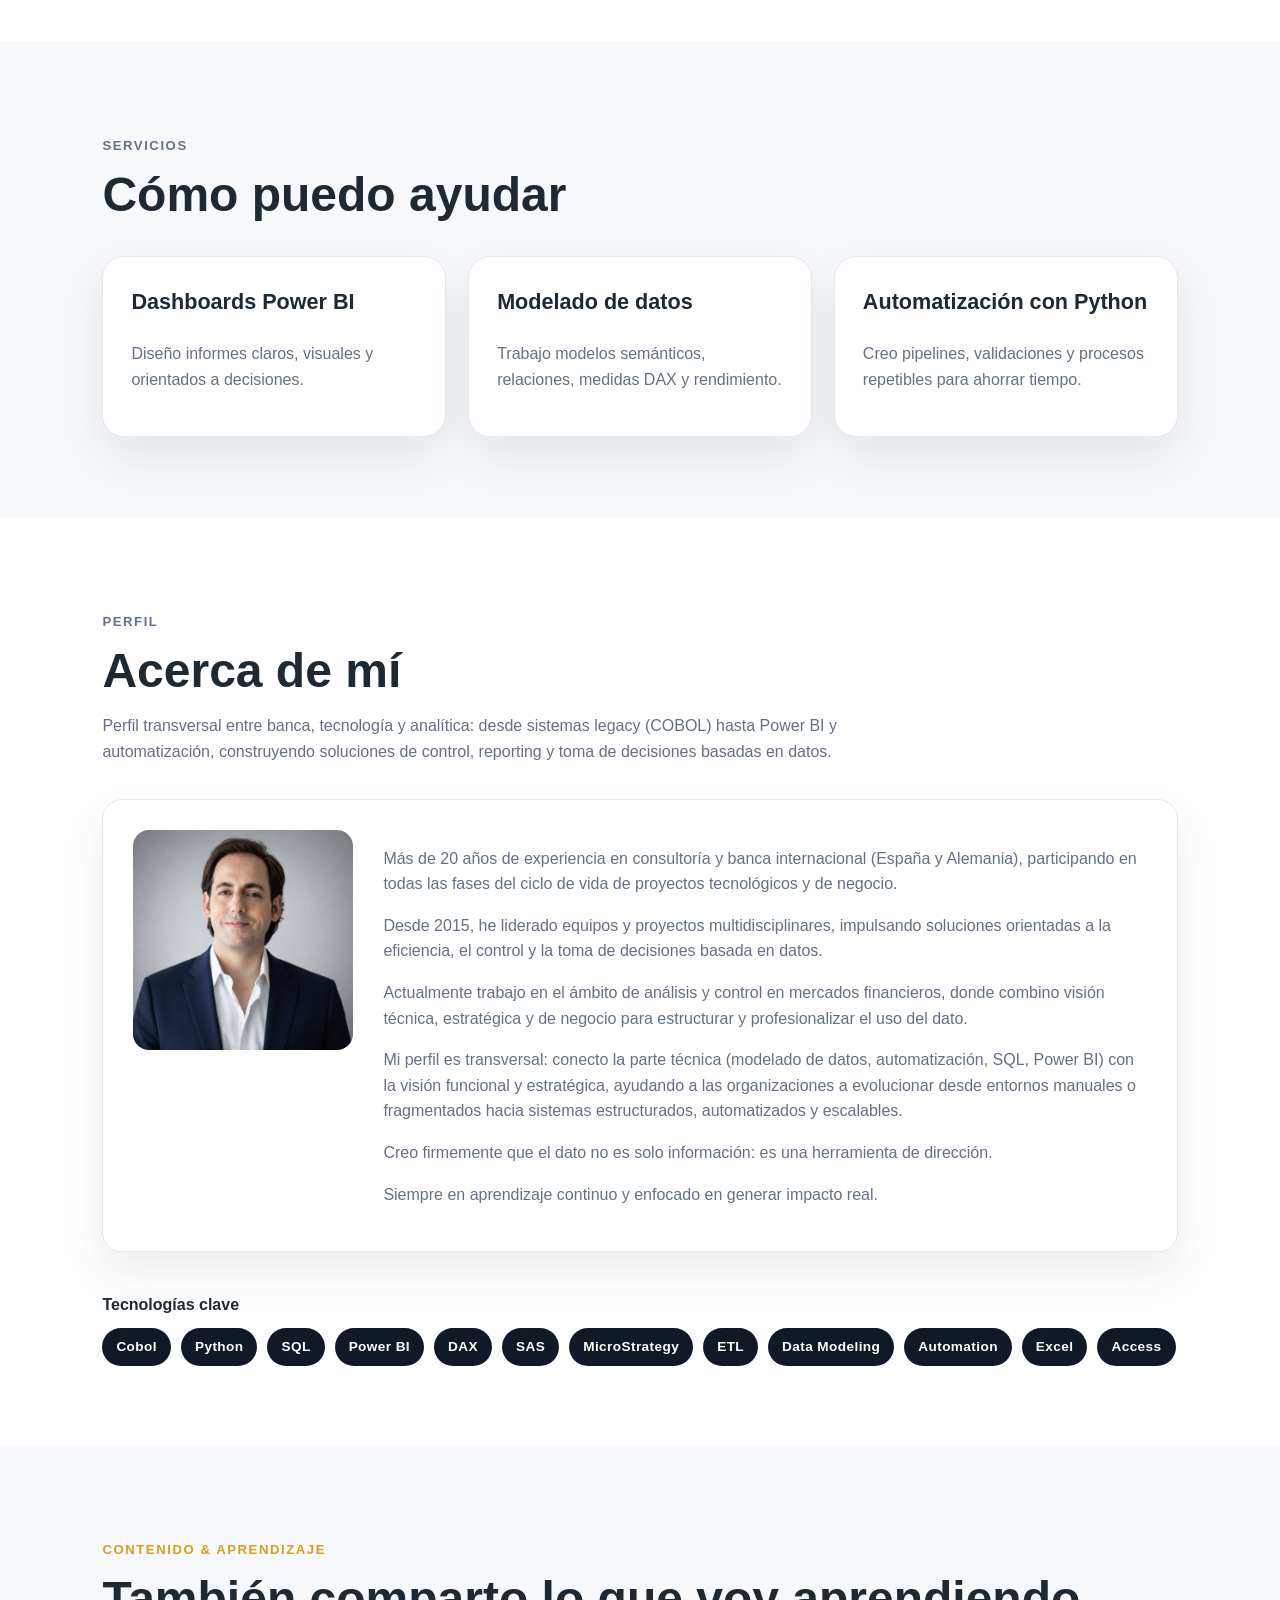
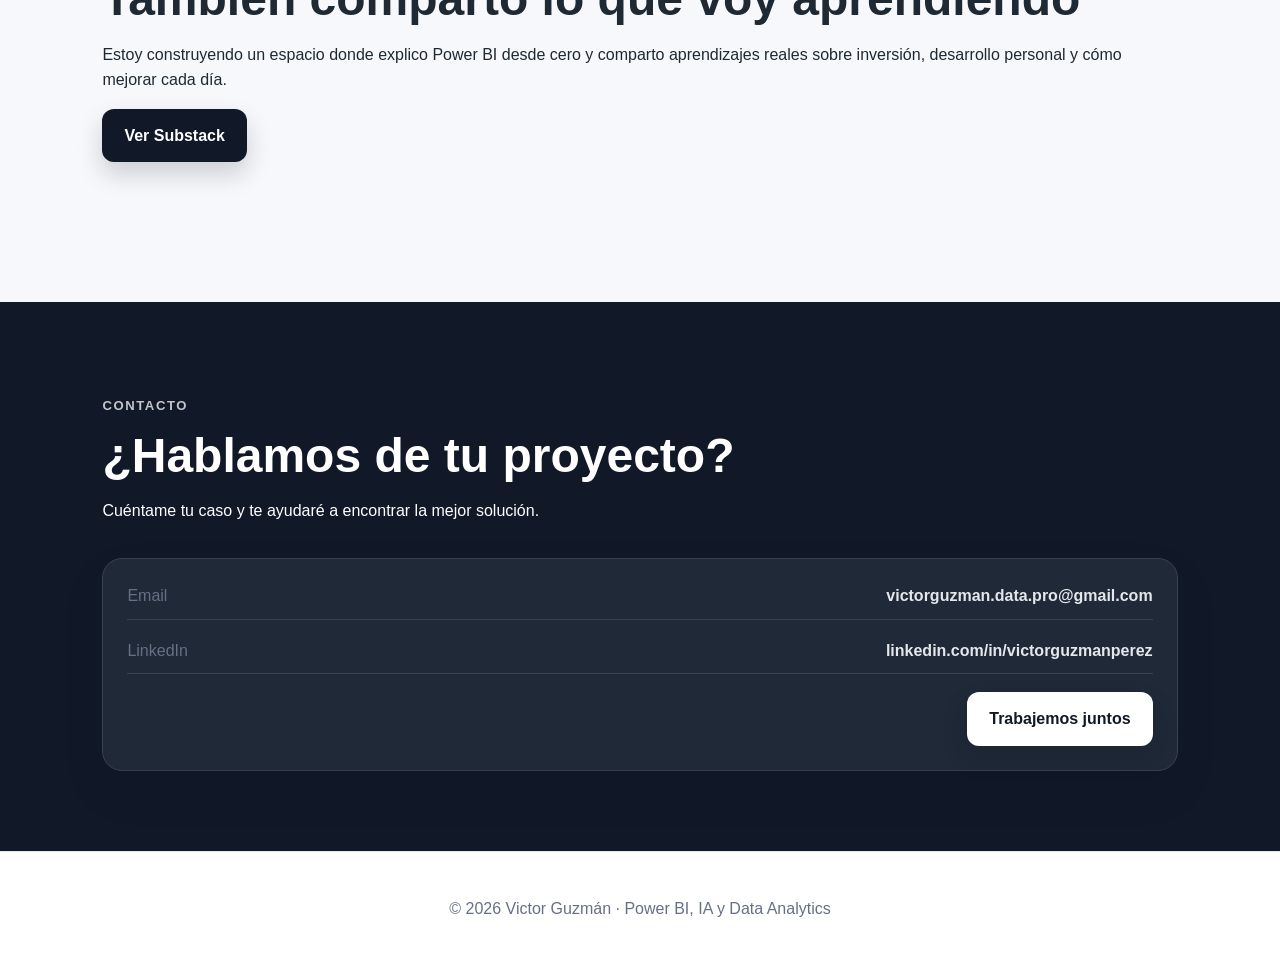
==== commit 349d0e34: "tres html con detalle proyectos" ====
--- a/index.html
+++ b/index.html
@@ -110,9 +110,40 @@
         </p>
     </div>
 
+    <div class="project-showcase">
+
+      <article class="project-preview featured">
+        <div class="project-badge">🚀 Proyecto personal</div>
+        <h3>Optimización de Costes</h3>
+        <p>
+          Prototipo de aplicación analítica para detectar oportunidades de ahorro en suministros empresariales mediante Python, Power BI y lectura automática de facturas.
+        </p>
+        <a class="project-link" href="projects/costes.html">Ver proyecto</a>
+      </article>
+
+      <article class="project-preview featured">
+        <div class="project-badge">🚀 Proyecto personal</div>
+        <h3>Auditoría Digital CV</h3>
+        <p>
+          Auditoría automatizada de presencia digital hotelera con Python, scoring digital, SEO, accesibilidad y visualización en Power BI.
+        </p>
+        <a class="project-link" href="projects/auditoria-digital-cv.html">Ver proyecto</a>
+      </article>
+
+      <article class="project-preview in-progress">
+        <div class="project-badge">🧪 En desarrollo</div>
+        <h3>Investment Dashboard</h3>
+        <p>
+          Plataforma de análisis de inversión con Python, dividendos, riesgo, valoración, noticias y optimización de cartera.
+        </p>
+        <a class="project-link" href="projects/investment.html">Ver proyecto</a>
+      </article>
+
+    </div>
+    
     <div class="report-tabs">
       <button class="report-tab active" data-report="0">Costes</button>
-      <button class="report-tab" data-report="1">Auditoría Digital Hoteles CV</button>
+      <button class="report-tab" data-report="1">Auditoría Digital CV</button>
       <button class="report-tab" data-report="2">Investment</button>
       <button class="report-tab" data-report="3">Tickets</button>
       <button class="report-tab" data-report="4">Marketing</button>
--- a/styles.css
+++ b/styles.css
@@ -530,4 +530,89 @@
 
 .hidden {
   display: none;
-}+}
+
+.project-showcase {
+  display: grid;
+  grid-template-columns: repeat(3, minmax(0, 1fr));
+  gap: 22px;
+  margin: 36px 0 32px;
+}
+
+.project-preview {
+  background: white;
+  border: 1px solid var(--border);
+  border-radius: 22px;
+  padding: 26px;
+  box-shadow: var(--shadow);
+  transition: transform 0.25s ease, box-shadow 0.25s ease;
+}
+
+.project-preview:hover {
+  transform: translateY(-5px);
+}
+
+.project-preview h3 {
+  margin: 14px 0 10px;
+}
+
+.project-preview p {
+  color: var(--muted);
+  font-size: 0.95rem;
+}
+
+.project-badge {
+  display: inline-block;
+  background: #111827;
+  color: white;
+  padding: 7px 12px;
+  border-radius: 999px;
+  font-size: 0.8rem;
+  font-weight: 800;
+}
+
+.project-preview.in-progress .project-badge {
+  background: #d4a017;
+  color: #111827;
+}
+
+.project-link {
+  margin-top: 14px;
+  border: none;
+  background: var(--primary);
+  color: white;
+  padding: 11px 16px;
+  border-radius: 12px;
+  font-weight: 800;
+  cursor: pointer;
+}
+
+.project-link:hover {
+  opacity: 0.9;
+}
+
+@media (max-width: 900px) {
+  .project-showcase {
+    grid-template-columns: 1fr;
+  }
+}
+
+.project-detail-hero {
+  background: var(--bg);
+}
+
+.project-detail-hero h1 {
+  max-width: 1100px;
+}
+
+.project-detail-grid {
+  display: grid;
+  grid-template-columns: repeat(3, minmax(0, 1fr));
+  gap: 22px;
+}
+
+@media (max-width: 900px) {
+  .project-detail-grid {
+    grid-template-columns: 1fr;
+  }
+}
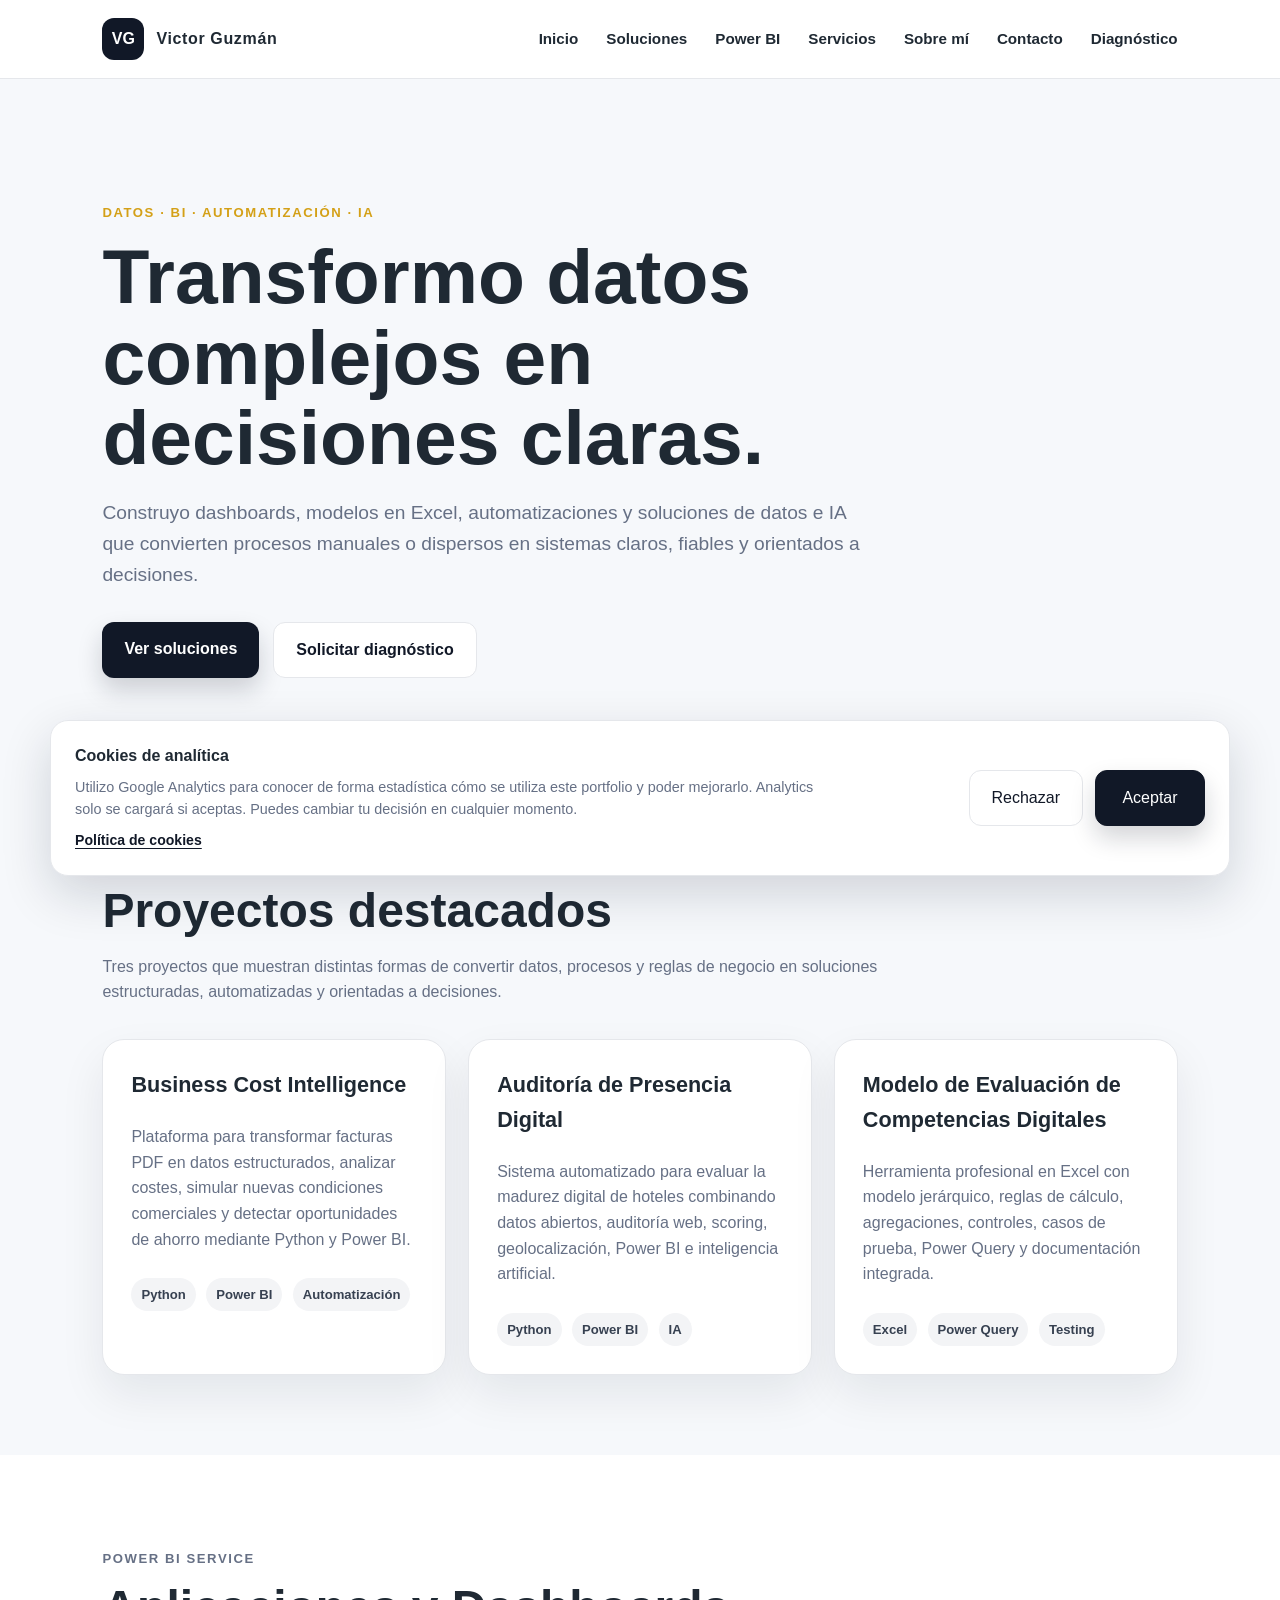
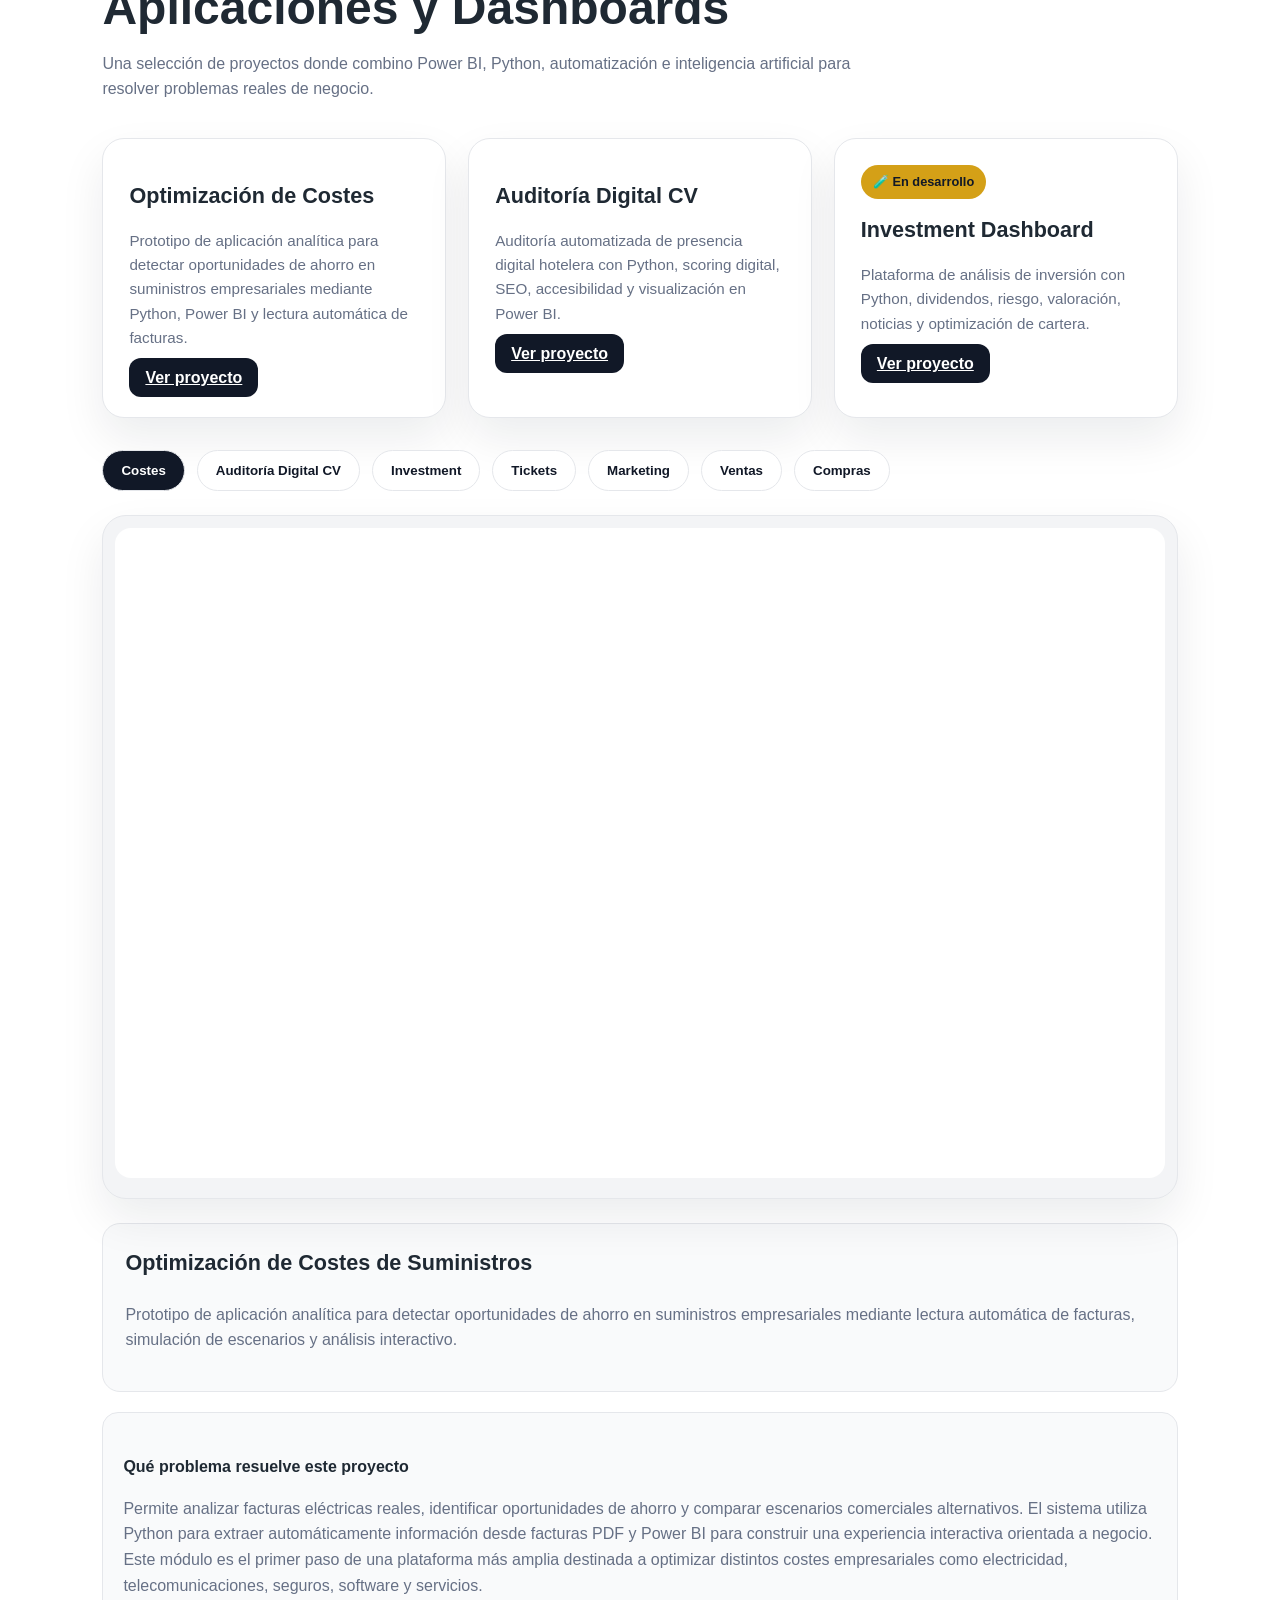
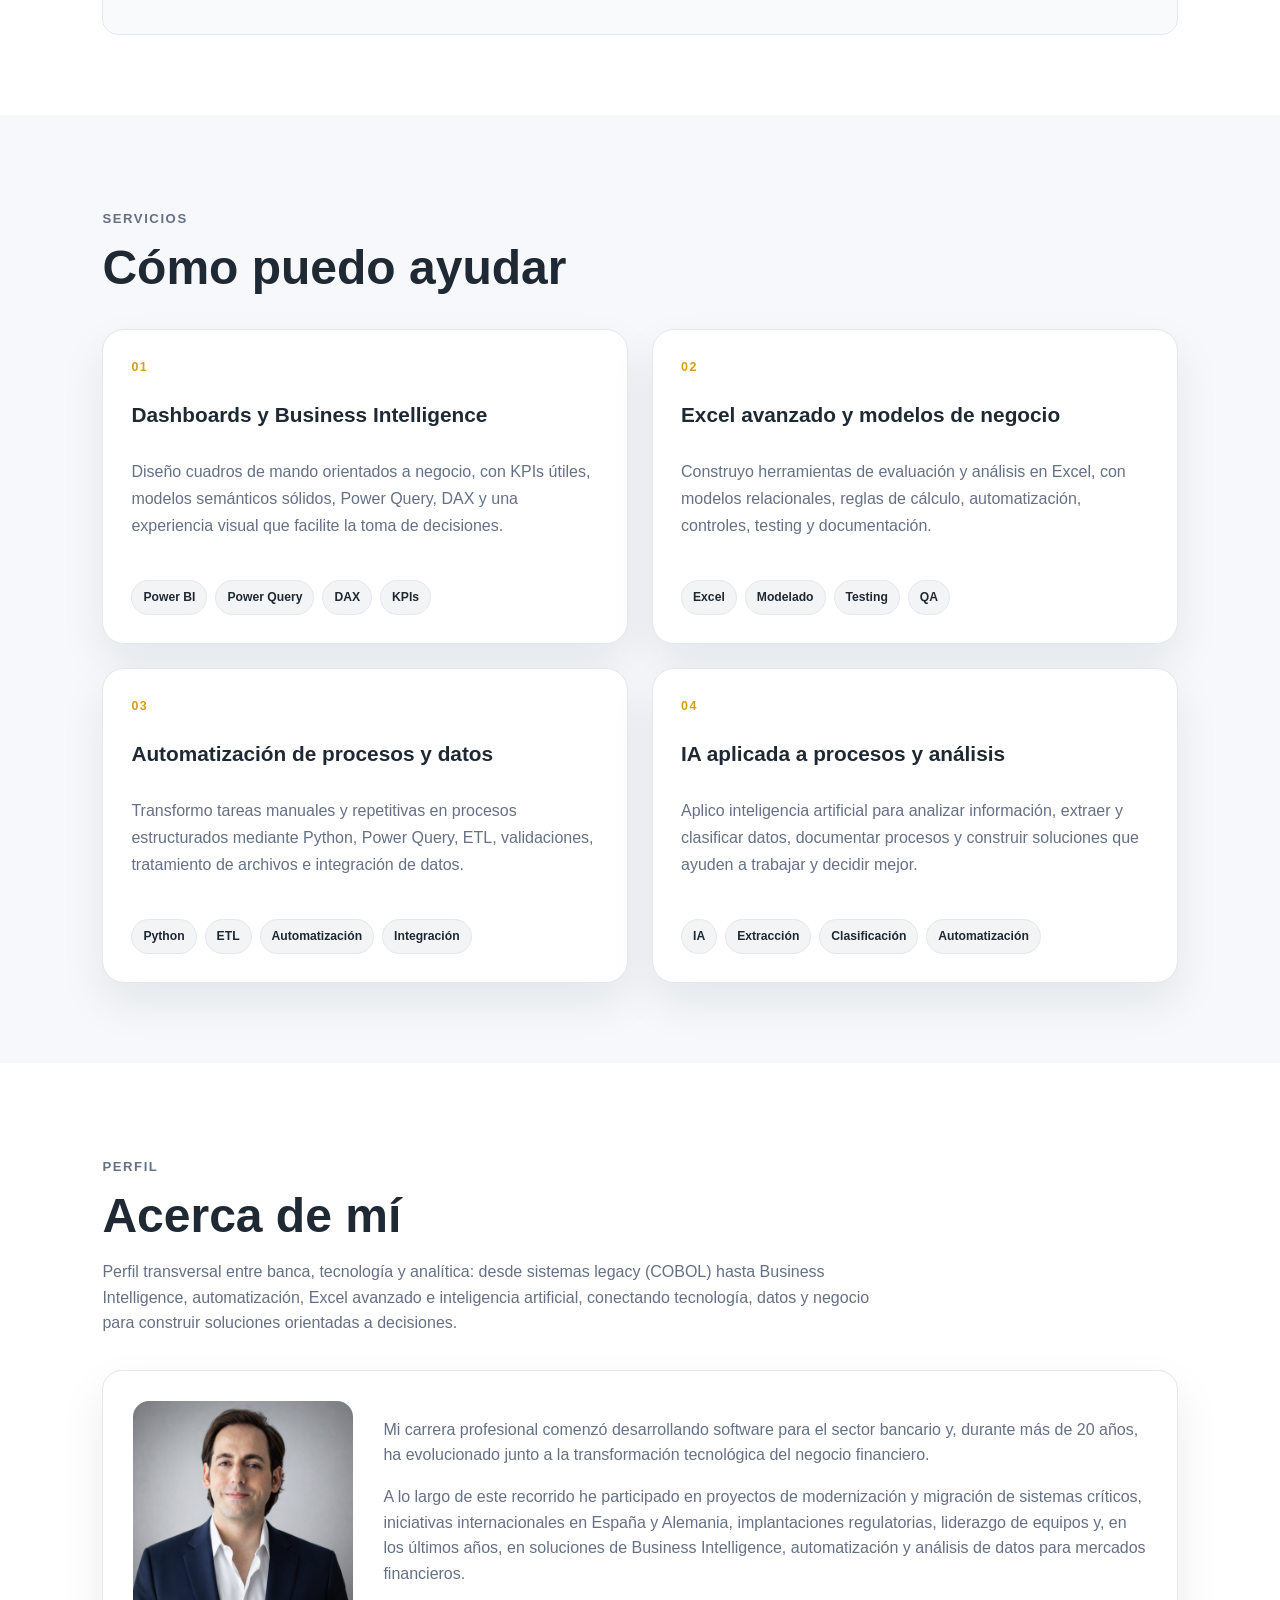
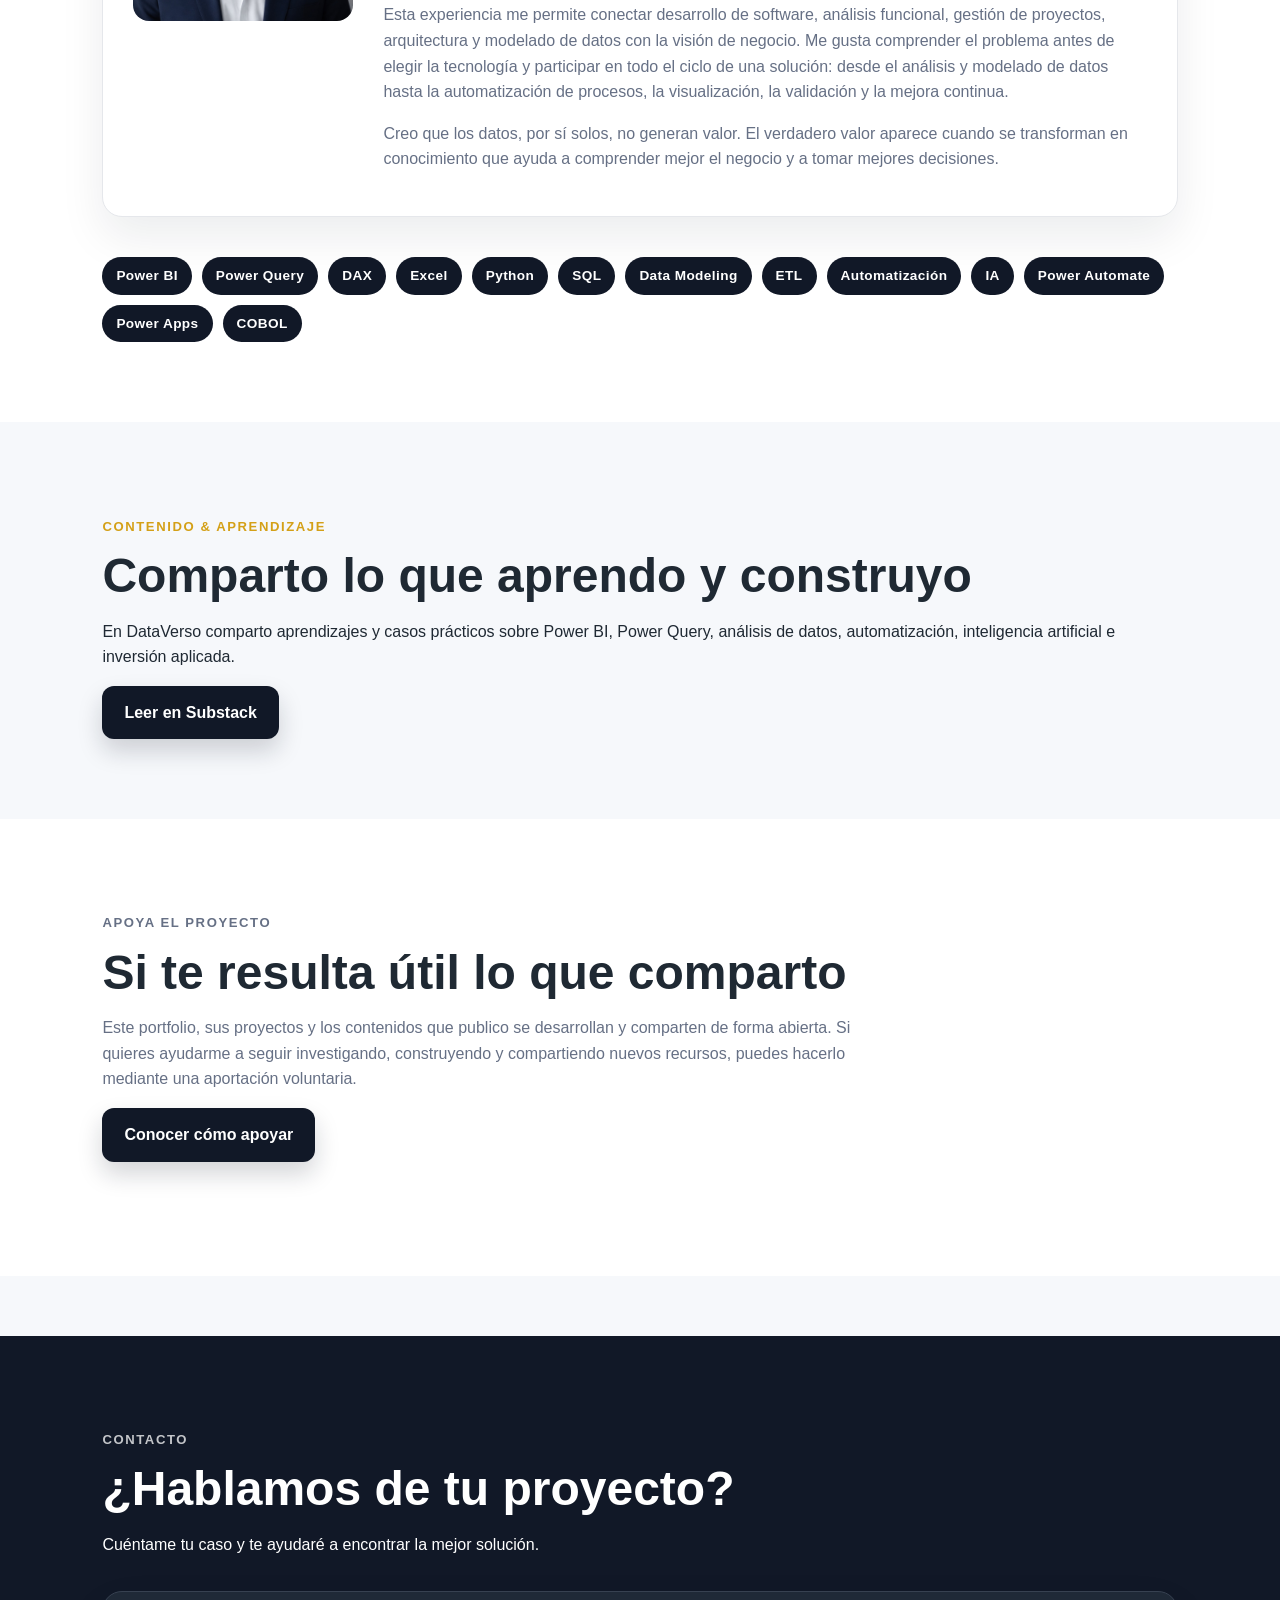
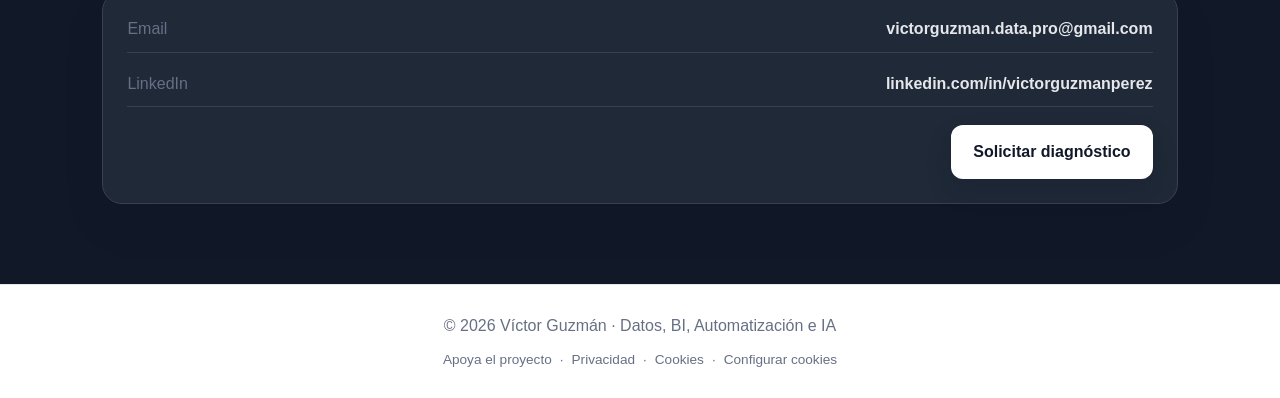
==== commit 06fd07f7: "Prepara portfolio para publicación con soporte, SEO y analítica" ====
--- a/index.html
+++ b/index.html
@@ -2,21 +2,171 @@
 <html lang="es">
 <head>
   <meta charset="UTF-8" />
-  <meta name="viewport" content="width=device-width, initial-scale=1.0" />
-  <!-- Google Analytics -->
-  <script async src="https://www.googletagmanager.com/gtag/js?id=G-6DLSS21PER"></script>
-  <script>
-    window.dataLayer = window.dataLayer || [];
-    function gtag(){dataLayer.push(arguments);}
-    gtag('js', new Date());
-
-    gtag('config', 'G-6DLSS21PER');
-  </script>  
-
-  <title>Victor Guzmán | Power BI, IA y Data Analytics</title>
-  <meta name="description" content="Portfolio de Power BI, IA, Python y análisis de datos aplicado a inversión, automatización y dashboards profesionales." />
-
-  <link rel="stylesheet" href="styles.css" />
+
+  <meta
+    name="viewport"
+    content="width=device-width, initial-scale=1.0"
+  />
+
+  <!-- SEO -->
+
+  <title>
+    Víctor Guzmán | Power BI, Datos, Automatización e IA
+  </title>
+
+  <meta
+    name="description"
+    content="Portfolio de Víctor Guzmán: Power BI, Excel avanzado, Python, automatización, modelado de datos e IA aplicada a soluciones de negocio y toma de decisiones."
+  />
+
+  <meta
+    name="author"
+    content="Víctor Guzmán"
+  />
+
+  <meta
+    name="robots"
+    content="index, follow"
+  />
+
+  <link
+    rel="canonical"
+    href="https://victorguzmanperez.github.io/victorguzman/"
+  />
+
+  <!-- Open Graph -->
+
+  <meta
+    property="og:title"
+    content="Víctor Guzmán | Power BI, Datos, Automatización e IA"
+  />
+
+  <meta
+    property="og:description"
+    content="Portfolio de Business Intelligence, Excel avanzado, Python, automatización, modelado de datos e inteligencia artificial aplicada a problemas reales."
+  />
+
+  <meta
+    property="og:type"
+    content="website"
+  />
+
+  <meta
+    property="og:url"
+    content="https://victorguzmanperez.github.io/victorguzman/"
+  />
+
+  <meta
+    property="og:locale"
+    content="es_ES"
+  />
+
+  <meta
+    property="og:site_name"
+    content="Víctor Guzmán"
+  />
+  <meta
+    property="og:image"
+    content="https://victorguzmanperez.github.io/victorguzman/assets/img/og-cover.png"
+  />
+
+  <meta
+    property="og:image:width"
+    content="1200"
+  />
+
+  <meta
+    property="og:image:height"
+    content="630"
+  />
+
+  <meta
+    property="og:image:alt"
+    content="Víctor Guzmán · Datos, BI, Automatización e IA"
+  />
+
+  <!-- Twitter / X -->
+
+  <meta
+    name="twitter:card"
+    content="summary_large_image"
+  />
+
+  <meta
+    name="twitter:title"
+    content="Víctor Guzmán | Power BI, Datos, Automatización e IA"
+  />
+
+  <meta
+    name="twitter:description"
+    content="Business Intelligence, Excel avanzado, Python, automatización, datos e inteligencia artificial aplicada a problemas reales."
+  />
+  <meta
+    name="twitter:image"
+    content="https://victorguzmanperez.github.io/victorguzman/assets/img/og-cover.png"
+  />
+
+  <meta
+    name="twitter:image:alt"
+    content="Víctor Guzmán · Datos, BI, Automatización e IA"
+  />
+
+  <!-- Structured Data: Person -->
+
+  <script type="application/ld+json">
+  {
+    "@context": "https://schema.org",
+    "@type": "Person",
+    "@id": "https://victorguzmanperez.github.io/victorguzman/#person",
+    "name": "Víctor Guzmán",
+    "url": "https://victorguzmanperez.github.io/victorguzman/",
+    "image": "https://victorguzmanperez.github.io/victorguzman/assets/img/Perfil.jpg",
+    "jobTitle": "Business Intelligence & Data Analytics",
+    "description": "Profesional con más de 20 años de experiencia en banca, tecnología y analítica, especializado en Business Intelligence, automatización, modelado de datos e inteligencia artificial aplicada.",
+    "sameAs": [
+      "https://www.linkedin.com/in/victorguzmanperez/"
+    ],
+    "knowsAbout": [
+      "Business Intelligence",
+      "Data Analytics",
+      "Power BI",
+      "Power Query",
+      "DAX",
+      "Excel avanzado",
+      "Python",
+      "SQL",
+      "Modelado de datos",
+      "ETL",
+      "Automatización de procesos",
+      "Inteligencia artificial",
+      "Sistemas financieros",
+      "COBOL"
+    ]
+  }
+  </script>
+
+  <!-- Structured Data: WebSite -->
+
+  <script type="application/ld+json">
+  {
+    "@context": "https://schema.org",
+    "@type": "WebSite",
+    "@id": "https://victorguzmanperez.github.io/victorguzman/#website",
+    "url": "https://victorguzmanperez.github.io/victorguzman/",
+    "name": "Portfolio de Víctor Guzmán",
+    "description": "Portfolio profesional sobre Business Intelligence, datos, Excel avanzado, Python, automatización e inteligencia artificial aplicada a problemas reales.",
+    "inLanguage": "es",
+    "creator": {
+      "@id": "https://victorguzmanperez.github.io/victorguzman/#person"
+    }
+  }
+</script>
+
+  <link
+    rel="stylesheet"
+    href="styles.css"
+  />
+
 </head>
 
 <body>
@@ -28,12 +178,13 @@
     </div>
 
         <nav class="nav">
-        <a href="#inicio">Inicio</a>
-        <a href="#proyectos">Proyectos</a>
-        <a href="#powerbi">Power BI</a>
-        <a href="#servicios">Servicios</a>
-        <a href="#sobre-mi">Sobre mí</a>
-        <a href="#contacto">Contacto</a>
+          <a href="#inicio">Inicio</a>
+          <a href="soluciones.html">Soluciones</a>
+          <a href="#powerbi">Power BI</a>
+          <a href="#servicios">Servicios</a>
+          <a href="#sobre-mi">Sobre mí</a>
+          <a href="#contacto">Contacto</a>
+          <a href="diagnostico.html">Diagnóstico</a>
         </nav>
   </header>
 
@@ -41,20 +192,33 @@
 
     <section id="inicio" class="hero">
       <div class="hero-content">
-        <p class="eyebrow">Power BI · Python · IA · Inversión</p>
+
+        <p class="eyebrow">
+          Datos · BI · Automatización · IA
+        </p>
 
         <h1>
           Transformo datos complejos en decisiones claras.
         </h1>
 
         <p class="hero-text">
-          Construyo dashboards, modelos de datos y sistemas inteligentes que ayudan a entender mejor el negocio y la toma de decisiones.
+          Construyo dashboards, modelos en Excel, automatizaciones y soluciones
+          de datos e IA que convierten procesos manuales o dispersos en sistemas
+          claros, fiables y orientados a decisiones.
         </p>
 
         <div class="hero-actions">
-          <a href="#proyectos" class="btn btn-primary">Ver proyectos</a>
-          <a href="#contacto" class="btn btn-secondary">Trabajemos juntos</a>
+
+          <a href="soluciones.html" class="btn btn-primary">
+            Ver soluciones
+          </a>
+
+          <a href="diagnostico.html" class="btn btn-secondary">
+            Solicitar diagnóstico
+          </a>
+
         </div>
+
       </div>
     </section>
 
@@ -63,41 +227,70 @@
         <p class="eyebrow">Portfolio</p>
         <h2>Proyectos destacados</h2>
         <p>
-          Una selección de proyectos donde combino análisis, automatización, visualización y criterio estratégico.
+          Tres proyectos que muestran distintas formas de convertir datos,
+          procesos y reglas de negocio en soluciones estructuradas,
+          automatizadas y orientadas a decisiones.
         </p>
       </div>
 
       <div class="cards-grid">
 
         <article class="card">
-          <h3>Dashboards Power BI</h3>
-          <p>
-            Informes interactivos con storytelling, KPIs útiles, modelo semántico sólido y diseño profesional.
-          </p>
+
+          <h3>
+            Business Cost Intelligence
+          </h3>
+
+          <p>
+            Plataforma para transformar facturas PDF en datos estructurados,
+            analizar costes, simular nuevas condiciones comerciales y detectar
+            oportunidades de ahorro mediante Python y Power BI.
+          </p>
+
+          <span class="tag">Python</span>
           <span class="tag">Power BI</span>
-          <span class="tag">DAX</span>
-          <span class="tag">UX</span>
+          <span class="tag">Automatización</span>
+
         </article>
 
+
         <article class="card">
-          <h3>Investment Dashboard con IA</h3>
-          <p>
-            Pipeline en Python para analizar activos, dividendos, noticias, régimen macro, riesgo y optimización de cartera.
-          </p>
+
+          <h3>
+            Auditoría de Presencia Digital
+          </h3>
+
+          <p>
+            Sistema automatizado para evaluar la madurez digital de hoteles
+            combinando datos abiertos, auditoría web, scoring, geolocalización,
+            Power BI e inteligencia artificial.
+          </p>
+
           <span class="tag">Python</span>
+          <span class="tag">Power BI</span>
           <span class="tag">IA</span>
-          <span class="tag">Inversión</span>
+
         </article>
 
+
         <article class="card">
-          <h3>Automatización de datos</h3>
-          <p>
-            Procesos ETL, validaciones, métricas, ficheros parquet y capas de decisión para proyectos analíticos.
-          </p>
-          <span class="tag">ETL</span>
-          <span class="tag">Data</span>
-          <span class="tag">Python</span>
+
+          <h3>
+            Modelo de Evaluación de Competencias Digitales
+          </h3>
+
+          <p>
+            Herramienta profesional en Excel con modelo jerárquico,
+            reglas de cálculo, agregaciones, controles, casos de prueba,
+            Power Query y documentación integrada.
+          </p>
+
+          <span class="tag">Excel</span>
+          <span class="tag">Power Query</span>
+          <span class="tag">Testing</span>
+
         </article>
+
       </div>
     </section>
 
@@ -113,7 +306,7 @@
     <div class="project-showcase">
 
       <article class="project-preview featured">
-        <div class="project-badge">🚀 Proyecto personal</div>
+
         <h3>Optimización de Costes</h3>
         <p>
           Prototipo de aplicación analítica para detectar oportunidades de ahorro en suministros empresariales mediante Python, Power BI y lectura automática de facturas.
@@ -122,7 +315,7 @@
       </article>
 
       <article class="project-preview featured">
-        <div class="project-badge">🚀 Proyecto personal</div>
+        
         <h3>Auditoría Digital CV</h3>
         <p>
           Auditoría automatizada de presencia digital hotelera con Python, scoring digital, SEO, accesibilidad y visualización en Power BI.
@@ -193,21 +386,103 @@
         <h2>Cómo puedo ayudar</h2>
       </div>
 
-      <div class="cards-grid">
-        <article class="card">
-          <h3>Dashboards Power BI</h3>
-          <p>Diseño informes claros, visuales y orientados a decisiones.</p>
+      <div class="services-grid">
+
+        <article class="card service-card">
+
+          <span class="service-number">01</span>
+
+          <h3>
+            Dashboards y Business Intelligence
+          </h3>
+
+          <p>
+            Diseño cuadros de mando orientados a negocio, con KPIs útiles,
+            modelos semánticos sólidos, Power Query, DAX y una experiencia
+            visual que facilite la toma de decisiones.
+          </p>
+
+          <div class="service-tags">
+            <span>Power BI</span>
+            <span>Power Query</span>
+            <span>DAX</span>
+            <span>KPIs</span>
+          </div>
+
         </article>
 
-        <article class="card">
-          <h3>Modelado de datos</h3>
-          <p>Trabajo modelos semánticos, relaciones, medidas DAX y rendimiento.</p>
+
+        <article class="card service-card">
+
+          <span class="service-number">02</span>
+
+          <h3>
+            Excel avanzado y modelos de negocio
+          </h3>
+
+          <p>
+            Construyo herramientas de evaluación y análisis en Excel,
+            con modelos relacionales, reglas de cálculo, automatización,
+            controles, testing y documentación.
+          </p>
+
+          <div class="service-tags">
+            <span>Excel</span>
+            <span>Modelado</span>
+            <span>Testing</span>
+            <span>QA</span>
+          </div>
+
         </article>
 
-        <article class="card">
-          <h3>Automatización con Python</h3>
-          <p>Creo pipelines, validaciones y procesos repetibles para ahorrar tiempo.</p>
+
+        <article class="card service-card">
+
+          <span class="service-number">03</span>
+
+          <h3>
+            Automatización de procesos y datos
+          </h3>
+
+          <p>
+            Transformo tareas manuales y repetitivas en procesos
+            estructurados mediante Python, Power Query, ETL,
+            validaciones, tratamiento de archivos e integración de datos.
+          </p>
+
+          <div class="service-tags">
+            <span>Python</span>
+            <span>ETL</span>
+            <span>Automatización</span>
+            <span>Integración</span>
+          </div>
+
         </article>
+
+
+        <article class="card service-card">
+
+          <span class="service-number">04</span>
+
+          <h3>
+            IA aplicada a procesos y análisis
+          </h3>
+
+          <p>
+            Aplico inteligencia artificial para analizar información,
+            extraer y clasificar datos, documentar procesos y construir
+            soluciones que ayuden a trabajar y decidir mejor.
+          </p>
+
+          <div class="service-tags">
+            <span>IA</span>
+            <span>Extracción</span>
+            <span>Clasificación</span>
+            <span>Automatización</span>
+          </div>
+
+        </article>
+
       </div>
     </section>
 
@@ -218,63 +493,80 @@
         <p class="eyebrow">Perfil</p>
         <h2>Acerca de mí</h2>
         <p>
-        Perfil transversal entre banca, tecnología y analítica: desde sistemas legacy (COBOL) hasta Power BI y automatización, construyendo soluciones de control, reporting y toma de decisiones basadas en datos.
+          Perfil transversal entre banca, tecnología y analítica:
+          desde sistemas legacy (COBOL) hasta Business Intelligence,
+          automatización, Excel avanzado e inteligencia artificial,
+          conectando tecnología, datos y negocio para construir
+          soluciones orientadas a decisiones.
         </p>
     </div>
 
     <div class="about-card">
 
         <div class="about-image">
-        <img src="assets/img/Perfil.jpg" alt="Foto perfil">
+        <img
+          src="assets/img/Perfil.jpg"
+          alt="Víctor Guzmán"
+        >
         </div>
 
         <div class="about-text">
 
-            <p>
-                Más de 20 años de experiencia en consultoría y banca internacional (España y Alemania), participando en todas las fases del ciclo de vida de proyectos tecnológicos y de negocio.
-            </p>
-
-            <p>
-                Desde 2015, he liderado equipos y proyectos multidisciplinares, impulsando soluciones orientadas a la eficiencia, el control y la toma de decisiones basada en datos.
-            </p>
-
-            <p>
-                Actualmente trabajo en el ámbito de análisis y control en mercados financieros, donde combino visión técnica, estratégica y de negocio para estructurar y profesionalizar el uso del dato.
-            </p>
-
-            <p>
-                Mi perfil es transversal: conecto la parte técnica (modelado de datos, automatización, SQL, Power BI) con la visión funcional y estratégica, ayudando a las organizaciones a evolucionar desde entornos manuales o fragmentados hacia sistemas estructurados, automatizados y escalables.
-            </p>
-
-            <p>
-                Creo firmemente que el dato no es solo información: es una herramienta de dirección.
-            </p>
-
-            <p>
-                Siempre en aprendizaje continuo y enfocado en generar impacto real.
-            </p>
+          <p>
+            Mi carrera profesional comenzó desarrollando software para el sector
+            bancario y, durante más de 20 años, ha evolucionado junto a la
+            transformación tecnológica del negocio financiero.
+          </p>
+
+          <p>
+            A lo largo de este recorrido he participado en proyectos de
+            modernización y migración de sistemas críticos, iniciativas
+            internacionales en España y Alemania, implantaciones regulatorias,
+            liderazgo de equipos y, en los últimos años, en soluciones de
+            Business Intelligence, automatización y análisis de datos para
+            mercados financieros.
+          </p>
+
+          <p>
+            Esta experiencia me permite conectar desarrollo de software,
+            análisis funcional, gestión de proyectos, arquitectura y modelado
+            de datos con la visión de negocio. Me gusta comprender el problema
+            antes de elegir la tecnología y participar en todo el ciclo de una
+            solución: desde el análisis y modelado de datos hasta la automatización
+            de procesos, la visualización, la validación y la mejora continua.
+          </p>
+
+          <p>
+            Creo que los datos, por sí solos, no generan valor. El verdadero
+            valor aparece cuando se transforman en conocimiento que ayuda a
+            comprender mejor el negocio y a tomar mejores decisiones.
+          </p>
 
         </div>
 
     </div>
     
-    <div class="tech-stack">
-    <h4>Tecnologías clave</h4>
-
-        <div class="tech-tags">
-            <span>Cobol</span>
-            <span>Python</span>
-            <span>SQL</span>
-            <span>Power BI</span>
-            <span>DAX</span>
-            <span>SAS</span>
-            <span>MicroStrategy</span>
-            <span>ETL</span>
-            <span>Data Modeling</span>
-            <span>Automation</span>
-            <span>Excel</span>
-            <span>Access</span>
-        </div>
+    <div class="tech-tags">
+
+      <span>Power BI</span>
+      <span>Power Query</span>
+      <span>DAX</span>
+      <span>Excel</span>
+
+      <span>Python</span>
+      <span>SQL</span>
+
+      <span>Data Modeling</span>
+      <span>ETL</span>
+      <span>Automatización</span>
+
+      <span>IA</span>
+
+      <span>Power Automate</span>
+      <span>Power Apps</span>
+
+      <span>COBOL</span>
+
     </div>
 
     </section>
@@ -286,21 +578,59 @@
         <p class="eyebrow">Contenido & aprendizaje</p>
 
         <h2>
-        También comparto lo que voy aprendiendo
+        Comparto lo que aprendo y construyo
         </h2>
 
         <p class="substack-text">
-        Estoy construyendo un espacio donde explico Power BI desde cero y comparto aprendizajes reales sobre inversión, desarrollo personal y cómo mejorar cada día.
-        </p>
-
-        <a 
-        href="https://dataversodata.substack.com/" 
-        target="_blank" 
-        class="btn btn-primary">
-        Ver Substack
+          En DataVerso comparto aprendizajes y casos prácticos sobre
+          Power BI, Power Query, análisis de datos, automatización,
+          inteligencia artificial e inversión aplicada.
+        </p>
+
+        <a
+          href="https://dataversodata.substack.com/"
+          target="_blank"
+          rel="noopener noreferrer"
+          class="btn btn-primary"
+        >
+          Leer en Substack
         </a>
 
     </div>
+
+    </section>
+
+    <!-- =====================================================
+        APOYO AL PROYECTO
+    ===================================================== -->
+
+    <section class="section section-alt">
+
+      <div class="section-heading fade-in">
+
+        <p class="eyebrow">
+          Apoya el proyecto
+        </p>
+
+        <h2>
+          Si te resulta útil lo que comparto
+        </h2>
+
+        <p>
+          Este portfolio, sus proyectos y los contenidos que publico se
+          desarrollan y comparten de forma abierta. Si quieres ayudarme
+          a seguir investigando, construyendo y compartiendo nuevos
+          recursos, puedes hacerlo mediante una aportación voluntaria.
+        </p>
+
+        <a
+          href="apoya.html?source=home_content"
+          class="btn btn-primary"
+        >
+          Conocer cómo apoyar
+        </a>
+
+      </div>
 
     </section>
 
@@ -326,15 +656,21 @@
 
         <div class="contact-item">
         <span>LinkedIn</span>
-        <a href="https://www.linkedin.com/in/victorguzmanperez/" target="_blank">
-            linkedin.com/in/victorguzmanperez
+        <a
+          href="https://www.linkedin.com/in/victorguzmanperez/"
+          target="_blank"
+          rel="noopener noreferrer"
+        >
+          linkedin.com/in/victorguzmanperez
         </a>
         </div>
 
         <div class="contact-cta">
-        <a href="mailto:victorguzman.data.pro@gmail.com" class="btn btn-primary">
-            Trabajemos juntos
-        </a>
+
+          <a href="diagnostico.html" class="btn btn-primary">
+            Solicitar diagnóstico
+          </a>
+
         </div>
 
     </div>
@@ -343,10 +679,96 @@
 
   </main>
 
-  <footer class="footer">
-    <p>© 2026 Victor Guzmán · Power BI, IA y Data Analytics</p>
-  </footer>
-
-  <script src="script.js"></script>
+<footer class="footer">
+
+  <p>
+    © 2026 Víctor Guzmán · Datos, BI, Automatización e IA
+  </p>
+
+  <nav class="footer-legal" aria-label="Enlaces del pie">
+
+    <a href="apoya.html">Apoya el proyecto</a>
+
+    <span aria-hidden="true">·</span>
+
+    <a href="privacidad.html">Privacidad</a>
+
+    <span aria-hidden="true">·</span>
+
+    <a href="cookies.html">Cookies</a>
+
+    <span aria-hidden="true">·</span>
+
+    <button
+      type="button"
+      class="footer-cookie-button"
+      onclick="openCookiePreferences()"
+    >
+      Configurar cookies
+    </button>
+
+  </nav>
+
+</footer>
+
+
+<div
+  id="cookieBanner"
+  class="cookie-banner"
+  role="dialog"
+  aria-modal="false"
+  aria-labelledby="cookieTitle"
+  aria-describedby="cookieDescription"
+>
+
+  <div class="cookie-banner-content">
+
+    <div class="cookie-banner-text">
+
+      <strong id="cookieTitle">
+        Cookies de analítica
+      </strong>
+
+      <p id="cookieDescription">
+        Utilizo Google Analytics para conocer de forma estadística
+        cómo se utiliza este portfolio y poder mejorarlo.
+        Analytics solo se cargará si aceptas.
+        Puedes cambiar tu decisión en cualquier momento.
+      </p>
+
+      <a href="cookies.html">
+        Política de cookies
+      </a>
+
+    </div>
+
+    <div class="cookie-banner-actions">
+
+      <button
+        type="button"
+        id="rejectAnalytics"
+        class="btn cookie-btn"
+      >
+        Rechazar
+      </button>
+
+      <button
+        type="button"
+        id="acceptAnalytics"
+        class="btn btn-primary cookie-btn"
+      >
+        Aceptar
+      </button>
+
+    </div>
+
+  </div>
+
+</div>
+
+
+<script src="script.js"></script>
+<script src="cookie-consent.js"></script>
+
 </body>
 </html>
--- a/styles.css
+++ b/styles.css
@@ -616,3 +616,1008 @@
     grid-template-columns: 1fr;
   }
 }
+/* =========================
+   DIAGNÓSTICO / FORMULARIO
+========================= */
+
+.form-wrapper {
+  max-width: 1100px;
+  margin: 0 auto;
+}
+
+.diagnostic-form {
+  background: var(--surface);
+  border: 1px solid var(--border);
+  border-radius: 24px;
+  padding: 34px;
+  box-shadow: var(--shadow);
+}
+
+.form-grid {
+  display: grid;
+  grid-template-columns: repeat(2, minmax(0, 1fr));
+  gap: 22px;
+}
+
+.form-group {
+  margin-bottom: 24px;
+}
+
+.form-group label,
+.form-fieldset legend {
+  display: block;
+  margin-bottom: 8px;
+  color: var(--text);
+  font-weight: 800;
+}
+
+.form-group input,
+.form-group select,
+.form-group textarea {
+  width: 100%;
+  padding: 14px 16px;
+  border: 1px solid var(--border);
+  border-radius: 12px;
+  background: white;
+  color: var(--text);
+  font: inherit;
+
+  transition:
+    border-color 0.2s ease,
+    box-shadow 0.2s ease,
+    background 0.2s ease;
+}
+
+.form-group textarea {
+  resize: vertical;
+  min-height: 120px;
+}
+
+.form-group input:hover,
+.form-group select:hover,
+.form-group textarea:hover {
+  border-color: #cbd5e1;
+}
+
+.form-group input:focus,
+.form-group select:focus,
+.form-group textarea:focus {
+  outline: none;
+  border-color: var(--primary);
+  box-shadow: 0 0 0 4px rgba(17, 24, 39, 0.08);
+}
+
+.form-group input::placeholder,
+.form-group textarea::placeholder {
+  color: #98a2b3;
+}
+
+/* FIELDSET */
+
+.form-fieldset {
+  margin: 0 0 28px;
+  padding: 0;
+  border: 0;
+}
+
+.form-fieldset legend {
+  margin-bottom: 14px;
+}
+
+/* OPCIONES "¿QUÉ QUIERES MEJORAR?" */
+
+.checkbox-grid {
+  display: grid;
+  grid-template-columns: repeat(2, minmax(0, 1fr));
+  gap: 14px;
+}
+
+.choice-card {
+  display: flex;
+  gap: 12px;
+  align-items: flex-start;
+
+  padding: 18px;
+
+  border: 1px solid var(--border);
+  border-radius: 16px;
+
+  cursor: pointer;
+
+  background: #f9fafb;
+
+  transition:
+    transform 0.2s ease,
+    border-color 0.2s ease,
+    background 0.2s ease,
+    box-shadow 0.2s ease;
+}
+
+.choice-card:hover {
+  transform: translateY(-2px);
+  border-color: #cbd5e1;
+  background: white;
+  box-shadow: 0 10px 24px rgba(15, 23, 42, 0.06);
+}
+
+.choice-card:has(input:checked) {
+  border-color: var(--primary);
+  background: #f3f4f6;
+}
+
+.choice-card input {
+  margin-top: 5px;
+  flex: 0 0 auto;
+  accent-color: var(--primary);
+}
+
+.choice-card span {
+  display: grid;
+}
+
+.choice-card strong {
+  color: var(--text);
+}
+
+.choice-card small {
+  margin-top: 4px;
+  color: var(--muted);
+  line-height: 1.4;
+}
+
+/* PRIVACIDAD */
+
+.privacy-check {
+  display: flex;
+  gap: 12px;
+  align-items: flex-start;
+
+  margin-top: 8px;
+
+  color: var(--muted);
+  font-size: 0.92rem;
+  line-height: 1.5;
+
+  cursor: pointer;
+}
+
+.privacy-check input {
+  margin-top: 5px;
+  flex: 0 0 auto;
+  accent-color: var(--primary);
+}
+
+/* BOTÓN Y TEXTO FINAL */
+
+.form-actions {
+  display: flex;
+  align-items: center;
+  gap: 20px;
+
+  margin-top: 26px;
+}
+
+.form-actions button {
+  border: 0;
+  cursor: pointer;
+  font: inherit;
+}
+
+.form-actions button:disabled {
+  cursor: wait;
+  opacity: 0.65;
+  transform: none;
+}
+
+.form-note {
+  margin: 0;
+
+  color: var(--muted);
+  font-size: 0.9rem;
+  line-height: 1.45;
+}
+
+/* MENSAJES */
+
+.form-status {
+  display: none;
+
+  margin-top: 22px;
+  padding: 16px 18px;
+
+  border-radius: 14px;
+
+  font-weight: 700;
+  line-height: 1.5;
+}
+
+.form-status.success {
+  display: block;
+
+  color: #065f46;
+  background: #ecfdf5;
+  border: 1px solid #a7f3d0;
+}
+
+.form-status.error {
+  display: block;
+
+  color: #991b1b;
+  background: #fef2f2;
+  border: 1px solid #fecaca;
+}
+
+/* HONEYPOT ANTISPAM */
+
+.form-honeypot {
+  position: absolute !important;
+
+  width: 1px !important;
+  height: 1px !important;
+
+  padding: 0 !important;
+  margin: -1px !important;
+
+  overflow: hidden !important;
+
+  clip: rect(0, 0, 0, 0) !important;
+  white-space: nowrap !important;
+
+  border: 0 !important;
+}
+
+/* ACCESIBILIDAD */
+
+.diagnostic-form input:focus-visible,
+.diagnostic-form select:focus-visible,
+.diagnostic-form textarea:focus-visible,
+.diagnostic-form button:focus-visible,
+.choice-card:focus-within,
+.privacy-check:focus-within {
+  outline: 3px solid rgba(212, 160, 23, 0.35);
+  outline-offset: 3px;
+}
+
+/* RESPONSIVE */
+
+@media (max-width: 760px) {
+
+  .diagnostic-form {
+    padding: 22px;
+    border-radius: 20px;
+  }
+
+  .form-grid,
+  .checkbox-grid {
+    grid-template-columns: 1fr;
+  }
+
+  .form-actions {
+    flex-direction: column;
+    align-items: stretch;
+  }
+
+  .form-actions .btn {
+    width: 100%;
+    text-align: center;
+  }
+
+  .form-note {
+    text-align: center;
+  }
+
+}
+.form-provider-note {
+  margin: 22px 0 0;
+  padding: 16px 18px;
+
+  color: var(--muted);
+  background: #f9fafb;
+
+  border: 1px solid var(--border);
+  border-radius: 12px;
+
+  font-size: 0.85rem;
+  line-height: 1.6;
+}
+
+.form-provider-note strong {
+  display: block;
+  margin-bottom: 4px;
+
+  color: var(--text);
+  font-size: 0.88rem;
+}
+.privacy-check a {
+  color: var(--primary);
+  font-weight: 700;
+  text-decoration: underline;
+  text-underline-offset: 2px;
+}
+
+.privacy-check a:hover {
+  color: var(--accent);
+}
+/* =========================
+   PÁGINAS LEGALES
+========================= */
+
+.legal-content {
+  max-width: 1050px;
+  margin: 0 auto;
+}
+
+/* Títulos de cada apartado */
+
+.legal-content h2 {
+  margin-top: 42px;
+  margin-bottom: 14px;
+
+  font-size: 1.55rem;
+  line-height: 1.25;
+  letter-spacing: -0.02em;
+
+  color: var(--text);
+}
+
+/* Evitamos demasiado espacio antes del primer apartado */
+
+.legal-content h2:first-child {
+  margin-top: 0;
+}
+
+/* Texto */
+
+.legal-content p {
+  margin: 0 0 16px;
+
+  color: var(--text);
+  font-size: 1rem;
+  line-height: 1.75;
+}
+
+/* Listas */
+
+.legal-content ul {
+  margin: 12px 0 22px;
+  padding-left: 24px;
+}
+
+.legal-content li {
+  margin-bottom: 7px;
+
+  color: var(--text);
+  font-size: 1rem;
+  line-height: 1.65;
+}
+
+/* Enlaces */
+
+.legal-content a:not(.btn) {
+  color: var(--primary);
+  font-weight: 650;
+
+  text-decoration: underline;
+  text-underline-offset: 3px;
+}
+
+.legal-content a:not(.btn):hover {
+  color: var(--accent);
+}
+
+/* Separación del botón final */
+
+.legal-back {
+  margin-top: 46px;
+  padding-top: 26px;
+
+  border-top: 1px solid var(--border);
+}
+
+/* Responsive */
+
+@media (max-width: 760px) {
+
+  .legal-content h2 {
+    margin-top: 34px;
+    font-size: 1.35rem;
+  }
+
+  .legal-content p,
+  .legal-content li {
+    font-size: 0.95rem;
+  }
+
+}
+/* =========================
+   TABLAS LEGALES
+========================= */
+
+.legal-table-wrapper {
+  width: 100%;
+  margin: 22px 0 28px;
+  overflow-x: auto;
+}
+
+.legal-table {
+  width: 100%;
+  border-collapse: collapse;
+
+  background: var(--surface);
+  border: 1px solid var(--border);
+  border-radius: 14px;
+
+  overflow: hidden;
+}
+
+.legal-table th,
+.legal-table td {
+  padding: 14px 16px;
+
+  text-align: left;
+  vertical-align: top;
+
+  border-bottom: 1px solid var(--border);
+
+  font-size: 0.95rem;
+  line-height: 1.55;
+}
+
+.legal-table th {
+  color: var(--text);
+  background: #f9fafb;
+
+  font-weight: 800;
+}
+
+.legal-table td {
+  color: var(--text);
+}
+
+.legal-table tr:last-child td {
+  border-bottom: 0;
+}
+/* =========================
+   COOKIE CONSENT
+========================= */
+
+.cookie-banner {
+  position: fixed;
+
+  left: 24px;
+  right: 24px;
+  bottom: 24px;
+
+  z-index: 9999;
+
+  display: none;
+
+  max-width: 1180px;
+  margin: 0 auto;
+
+  background: var(--surface);
+
+  border: 1px solid var(--border);
+  border-radius: 18px;
+
+  box-shadow:
+    0 18px 50px rgba(15, 23, 42, 0.16);
+}
+
+.cookie-banner.show {
+  display: block;
+}
+
+.cookie-banner-content {
+  display: flex;
+
+  align-items: center;
+  justify-content: space-between;
+
+  gap: 32px;
+
+  padding: 22px 24px;
+}
+
+.cookie-banner-text {
+  max-width: 760px;
+}
+
+.cookie-banner-text strong {
+  display: block;
+
+  margin-bottom: 7px;
+
+  color: var(--text);
+
+  font-size: 1rem;
+}
+
+.cookie-banner-text p {
+  margin: 0 0 7px;
+
+  color: var(--muted);
+
+  font-size: 0.9rem;
+  line-height: 1.55;
+}
+
+.cookie-banner-text a {
+  color: var(--primary);
+
+  font-size: 0.88rem;
+  font-weight: 700;
+
+  text-decoration: underline;
+  text-underline-offset: 3px;
+}
+
+.cookie-banner-text a:hover {
+  color: var(--accent);
+}
+
+.cookie-banner-actions {
+  display: flex;
+
+  flex: 0 0 auto;
+
+  gap: 12px;
+}
+
+.cookie-banner-actions button {
+  min-width: 110px;
+
+  border: 0;
+
+  cursor: pointer;
+
+  font: inherit;
+}
+
+.cookie-btn {
+  background: white;
+
+  color: var(--primary);
+
+  border: 1px solid var(--border) !important;
+}
+
+.cookie-btn:hover {
+  background: #f9fafb;
+}
+
+.cookie-banner-actions .btn-primary {
+  background: var(--primary);
+  color: white;
+
+  border-color: var(--primary) !important;
+}
+
+.cookie-banner-actions .btn-primary:hover {
+  background: #253043;
+}
+
+
+/* RESPONSIVE */
+
+@media (max-width: 760px) {
+
+  .cookie-banner {
+    left: 14px;
+    right: 14px;
+    bottom: 14px;
+  }
+
+  .cookie-banner-content {
+    flex-direction: column;
+
+    align-items: stretch;
+
+    gap: 18px;
+
+    padding: 20px;
+  }
+
+  .cookie-banner-actions {
+    display: grid;
+
+    grid-template-columns: 1fr 1fr;
+  }
+
+  .cookie-banner-actions button {
+    width: 100%;
+    min-width: 0;
+  }
+
+}
+/* =========================
+   FOOTER LEGAL
+========================= */
+
+.footer {
+  display: flex;
+  flex-direction: column;
+  align-items: center;
+  gap: 10px;
+}
+
+.footer p {
+  margin: 0;
+}
+
+.footer-legal {
+  display: flex;
+  align-items: center;
+  justify-content: center;
+  gap: 8px;
+
+  font-size: 0.85rem;
+  color: var(--muted);
+}
+
+.footer-legal a,
+.footer-cookie-button {
+  color: var(--muted);
+  font: inherit;
+
+  text-decoration: none;
+}
+
+.footer-legal a:hover,
+.footer-cookie-button:hover {
+  color: var(--text);
+  text-decoration: underline;
+  text-underline-offset: 3px;
+}
+
+.footer-cookie-button {
+  padding: 0;
+
+  background: transparent;
+  border: 0;
+
+  cursor: pointer;
+}
+
+@media (max-width: 520px) {
+
+  .footer-legal {
+    flex-wrap: wrap;
+  }
+
+}
+/* =====================================================
+   SOLUCIONES
+===================================================== */
+
+
+/* HERO */
+
+.solutions-hero .hero-text {
+  max-width: 820px;
+}
+
+
+/* CATÁLOGO */
+
+.solutions-catalog {
+  background: var(--bg);
+}
+
+
+/* FILTROS */
+
+.solution-filters {
+  display: flex;
+  flex-wrap: wrap;
+  gap: 10px;
+
+  margin: 30px 0 38px;
+}
+
+.solution-filter {
+  padding: 10px 16px;
+
+  background: white;
+  color: var(--text);
+
+  border: 1px solid var(--border);
+  border-radius: 999px;
+
+  font: inherit;
+  font-size: 0.9rem;
+  font-weight: 700;
+
+  cursor: pointer;
+
+  transition:
+    background 0.2s ease,
+    color 0.2s ease,
+    border-color 0.2s ease,
+    transform 0.2s ease;
+}
+
+.solution-filter:hover {
+  transform: translateY(-1px);
+
+  border-color: #c9ced6;
+}
+
+.solution-filter.active {
+  background: var(--primary);
+  color: white;
+
+  border-color: var(--primary);
+}
+
+.solution-filter:focus-visible {
+  outline: 3px solid rgba(212, 160, 23, 0.35);
+  outline-offset: 3px;
+}
+
+
+/* GRID */
+
+.solutions-grid {
+  display: grid;
+
+  grid-template-columns:
+    repeat(2, minmax(0, 1fr));
+
+  gap: 24px;
+}
+
+
+/* TARJETAS */
+
+.solution-card {
+  display: flex;
+  flex-direction: column;
+
+  min-height: 100%;
+}
+
+.solution-card h3 {
+  font-size: 1.35rem;
+  line-height: 1.25;
+}
+
+.solution-card > p {
+  margin-bottom: 22px;
+
+  line-height: 1.7;
+}
+
+
+/* TAGS */
+
+.solution-tags {
+  display: flex;
+  flex-wrap: wrap;
+
+  gap: 8px;
+
+  margin-top: 4px;
+}
+
+.solution-tags span {
+  padding: 7px 11px;
+
+  background: #f3f4f6;
+  color: var(--text);
+
+  border: 1px solid var(--border);
+  border-radius: 999px;
+
+  font-size: 0.78rem;
+  font-weight: 700;
+}
+
+
+/* PIE DE TARJETA */
+
+.solution-card-footer {
+  display: flex;
+  align-items: flex-end;
+  justify-content: space-between;
+
+  gap: 20px;
+
+  margin-top: auto;
+  padding-top: 28px;
+}
+
+.solution-type {
+  max-width: 58%;
+
+  margin: 0;
+
+  color: var(--muted);
+
+  font-size: 0.82rem;
+  line-height: 1.45;
+}
+
+.solution-link {
+  display: inline-flex;
+  align-items: center;
+  justify-content: center;
+
+  flex: 0 0 auto;
+
+  text-decoration: none;
+}
+
+.solution-link:hover {
+  color: white;
+}
+
+
+/* PROYECTO EN DESARROLLO */
+
+.solution-card.in-progress {
+  position: relative;
+}
+
+.solution-card.in-progress .project-badge {
+  background: #f6e7b3;
+  color: #5f4700;
+}
+
+
+/* FILTRADO */
+
+.solution-card.is-hidden {
+  display: none;
+}
+
+
+/* CTA FINAL */
+
+.solutions-cta {
+  text-align: left;
+}
+
+.solutions-cta .section-heading {
+  margin-bottom: 26px;
+}
+
+.solutions-cta .section-heading p:last-child {
+  max-width: 760px;
+}
+
+
+/* RESPONSIVE */
+
+@media (max-width: 900px) {
+
+  .solutions-grid {
+    grid-template-columns: 1fr;
+  }
+
+}
+
+
+@media (max-width: 620px) {
+
+  .solution-filters {
+    gap: 8px;
+
+    margin-top: 24px;
+    margin-bottom: 30px;
+  }
+
+  .solution-filter {
+    padding: 9px 13px;
+
+    font-size: 0.84rem;
+  }
+
+  .solution-card-footer {
+    align-items: stretch;
+    flex-direction: column;
+
+    gap: 16px;
+  }
+
+  .solution-type {
+    max-width: none;
+  }
+
+  .solution-link {
+    width: 100%;
+  }
+  
+/* AJUSTES VISUALES SOLUCIONES */
+
+.solution-card .project-badge {
+  align-self: flex-start;
+}
+
+.solutions-hero {
+  padding-bottom: 45px;
+}
+
+.solutions-catalog {
+  padding-top: 45px;
+}
+
+}
+/* =====================================================
+   SERVICIOS
+===================================================== */
+
+.services-grid {
+  display: grid;
+  grid-template-columns: repeat(2, minmax(0, 1fr));
+  gap: 24px;
+}
+
+.service-card {
+  display: flex;
+  flex-direction: column;
+  min-height: 260px;
+}
+
+.service-number {
+  display: inline-block;
+
+  margin-bottom: 24px;
+
+  color: var(--accent);
+
+  font-size: 0.78rem;
+  font-weight: 800;
+
+  letter-spacing: 0.12em;
+}
+
+.service-card h3 {
+  max-width: 430px;
+
+  margin-bottom: 14px;
+
+  font-size: 1.3rem;
+  line-height: 1.25;
+}
+
+.service-card > p {
+  max-width: 620px;
+
+  line-height: 1.7;
+}
+
+.service-tags {
+  display: flex;
+  flex-wrap: wrap;
+  gap: 8px;
+
+  margin-top: auto;
+  padding-top: 24px;
+}
+
+.service-tags span {
+  padding: 7px 11px;
+
+  background: #f3f4f6;
+  color: var(--text);
+
+  border: 1px solid var(--border);
+  border-radius: 999px;
+
+  font-size: 0.76rem;
+  font-weight: 700;
+}
+
+
+@media (max-width: 900px) {
+
+  .services-grid {
+    grid-template-columns: 1fr;
+  }
+
+  .service-card {
+    min-height: auto;
+  }
+
+}
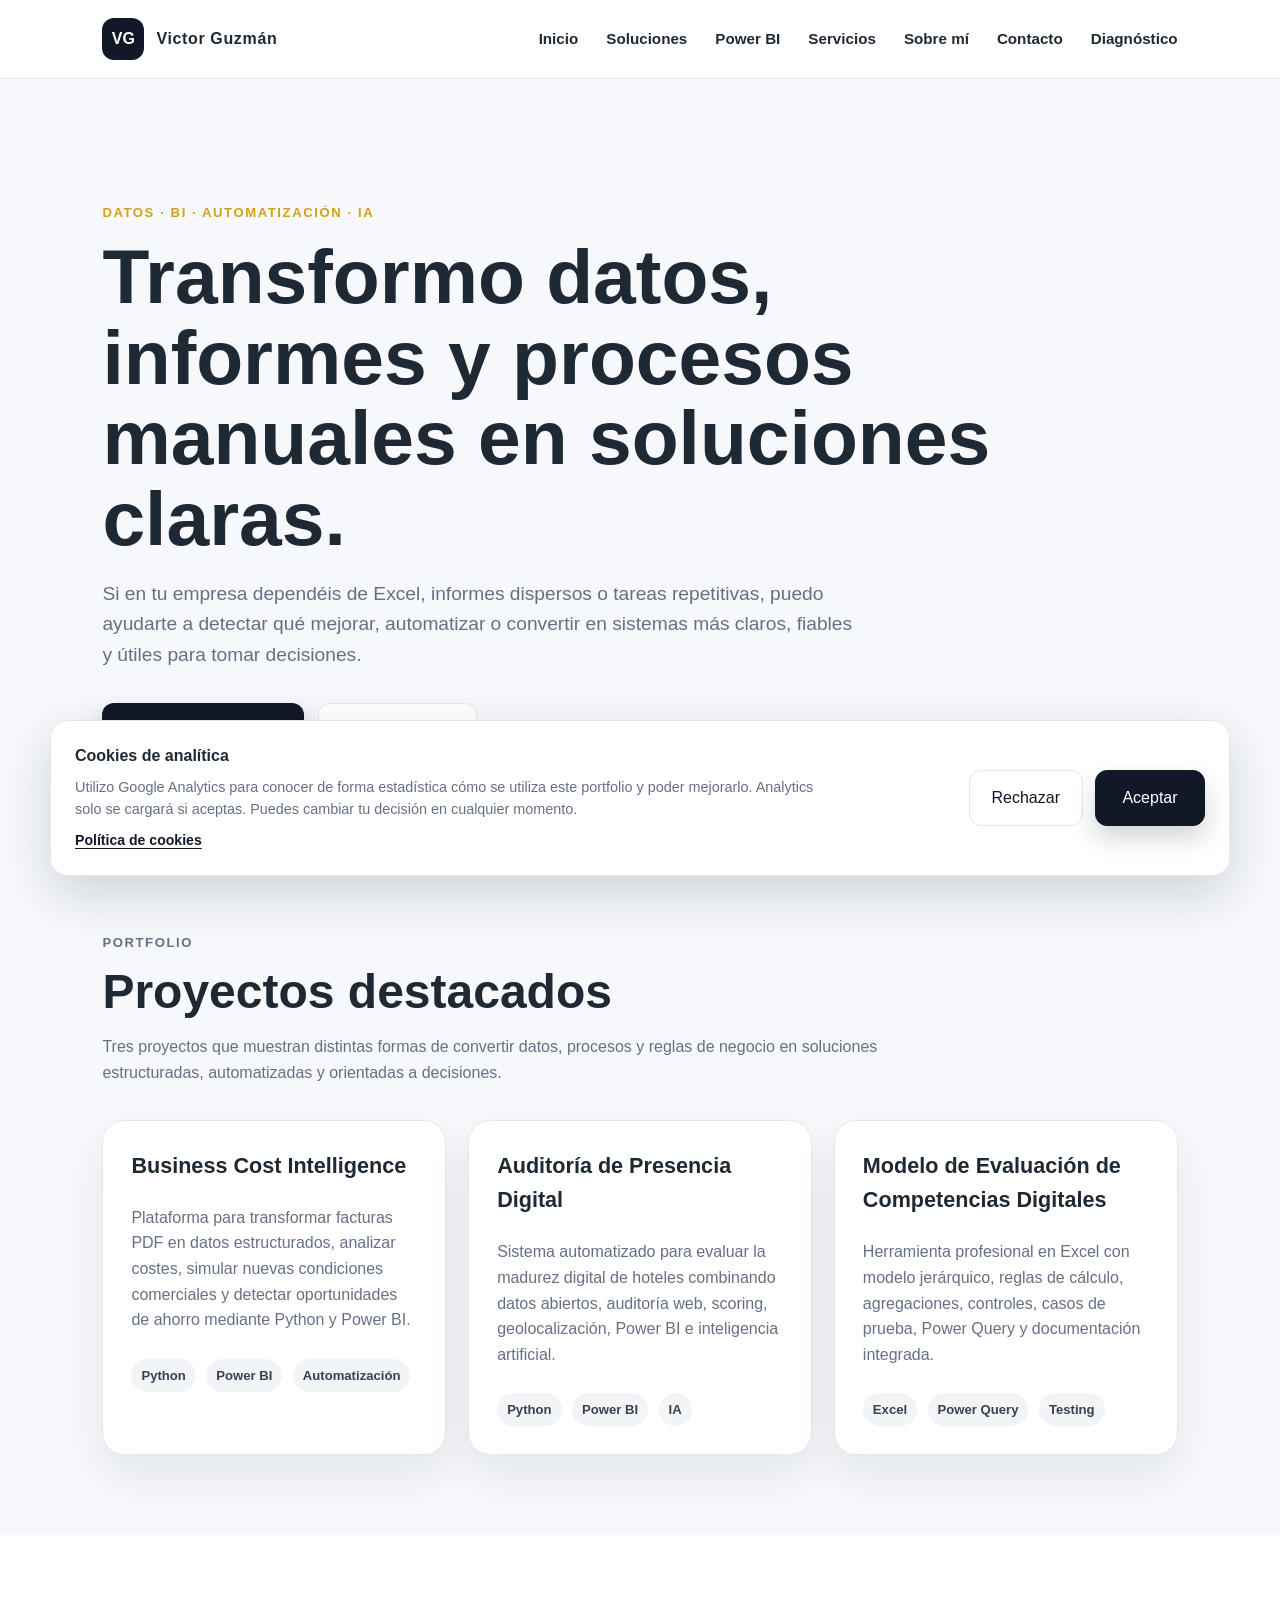
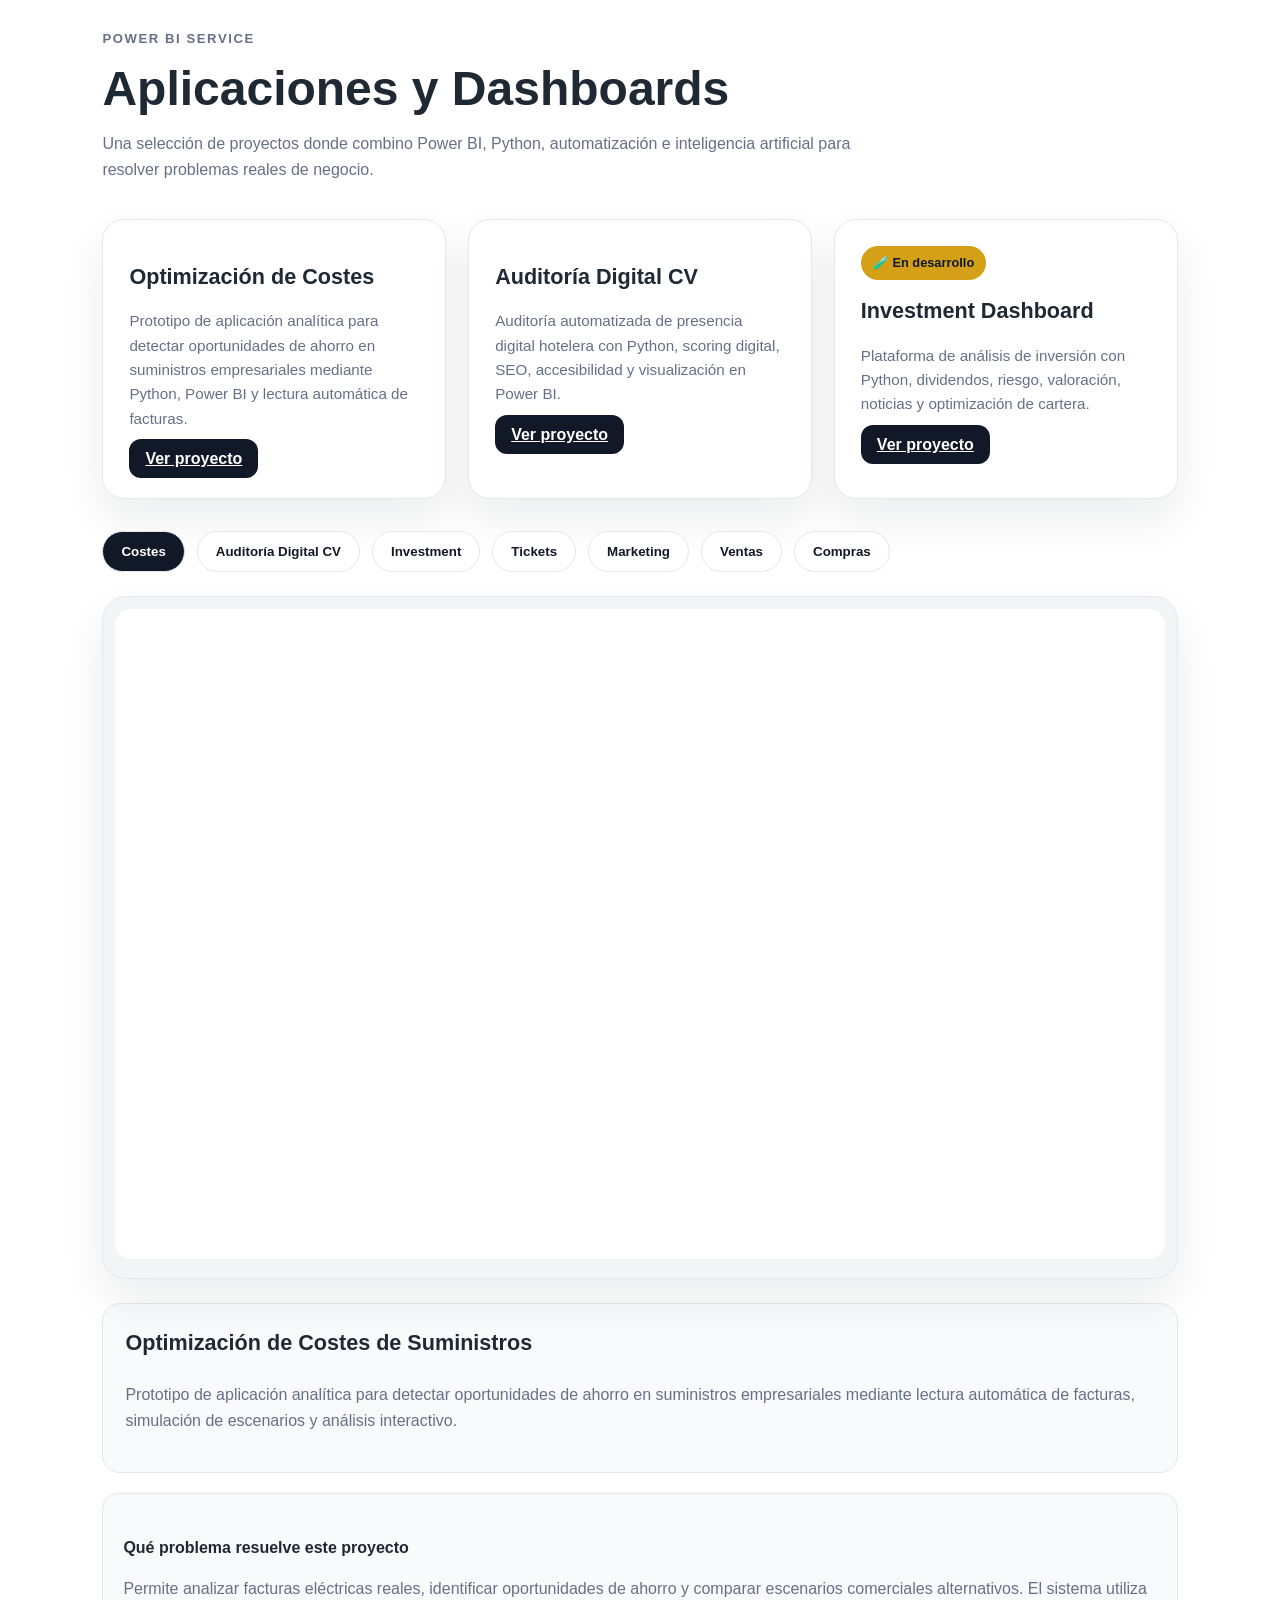
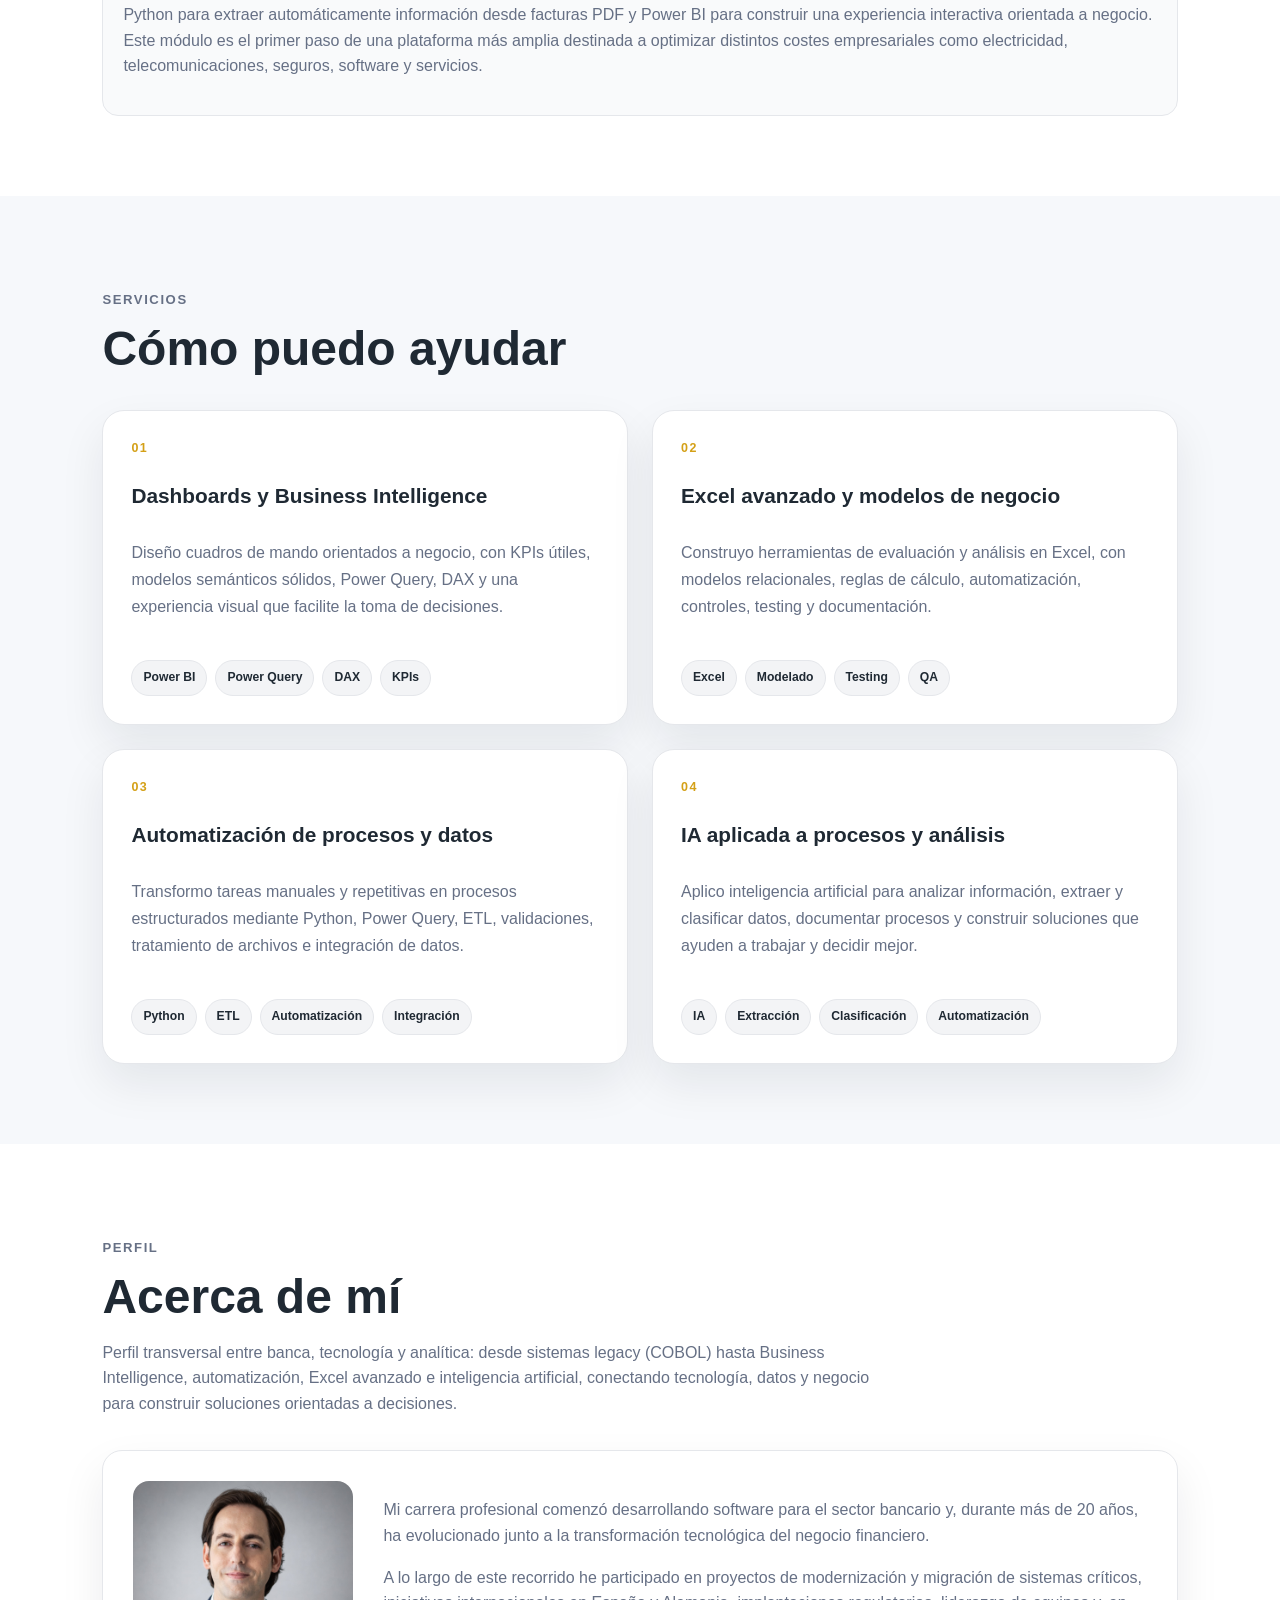
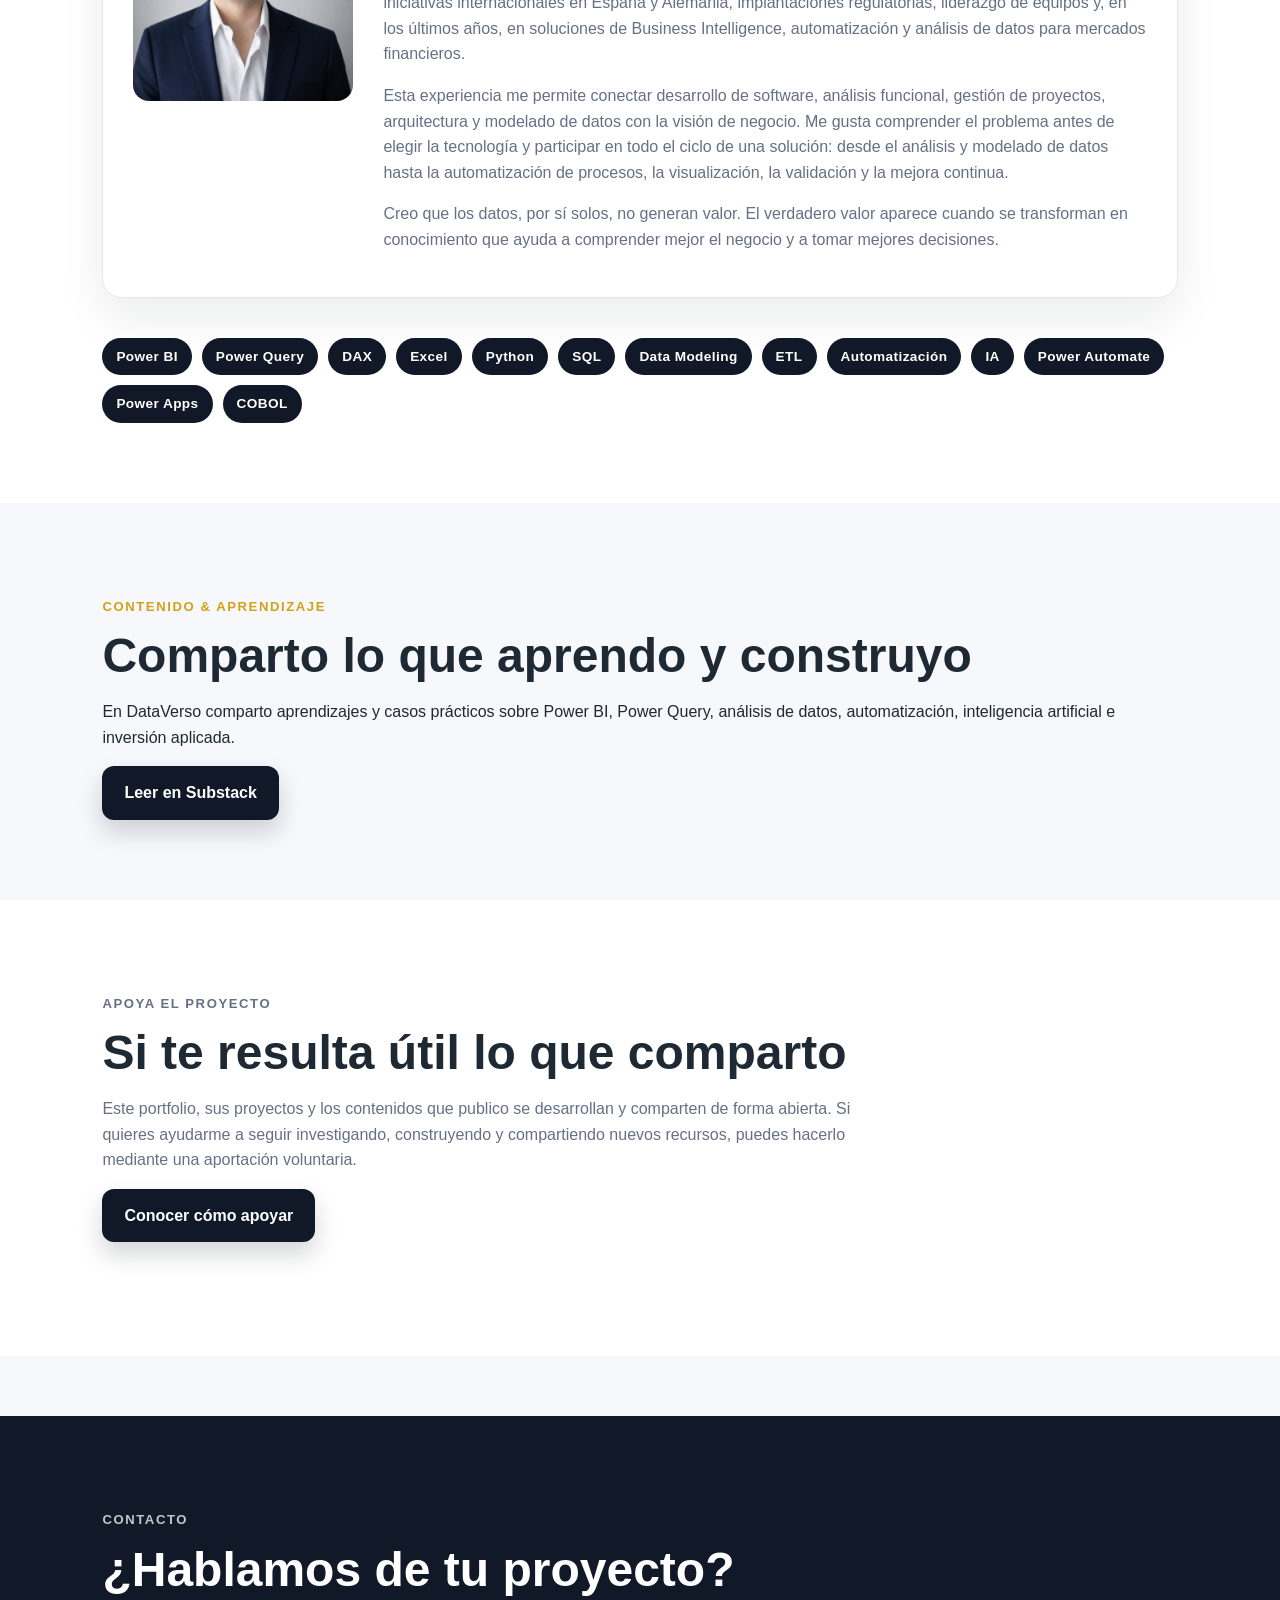
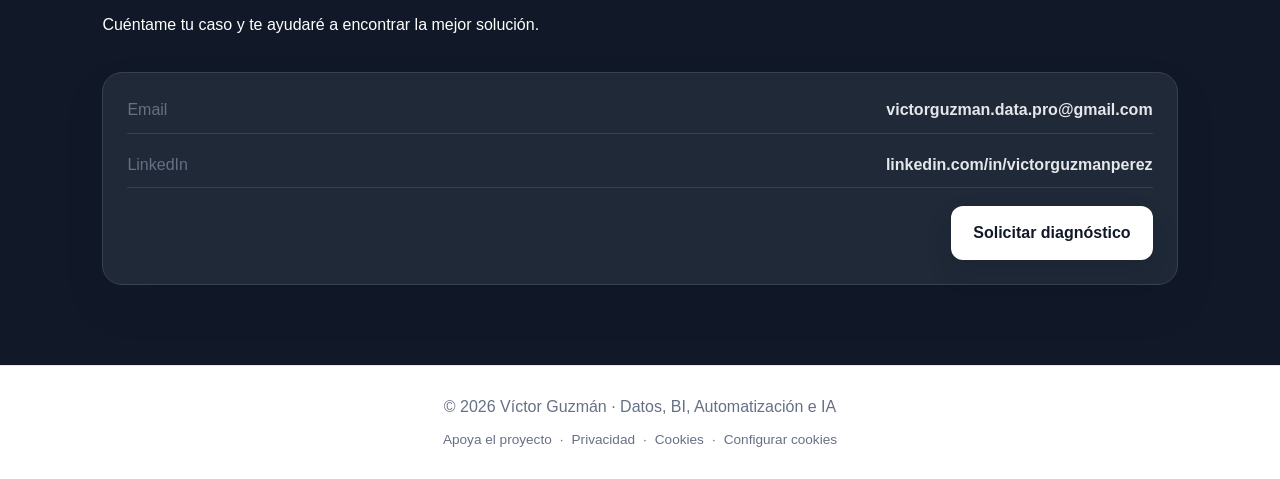
==== commit f775c770: "Mejora el hero y prioriza el diagnóstico" ====
--- a/index.html
+++ b/index.html
@@ -198,23 +198,23 @@
         </p>
 
         <h1>
-          Transformo datos complejos en decisiones claras.
+          Transformo datos, informes y procesos manuales en soluciones claras.
         </h1>
 
         <p class="hero-text">
-          Construyo dashboards, modelos en Excel, automatizaciones y soluciones
-          de datos e IA que convierten procesos manuales o dispersos en sistemas
-          claros, fiables y orientados a decisiones.
+          Si en tu empresa dependéis de Excel, informes dispersos o tareas repetitivas,
+          puedo ayudarte a detectar qué mejorar, automatizar o convertir en sistemas
+          más claros, fiables y útiles para tomar decisiones.
         </p>
 
         <div class="hero-actions">
 
-          <a href="soluciones.html" class="btn btn-primary">
+          <a href="diagnostico.html" class="btn btn-primary">
+            Solicitar diagnóstico
+          </a>
+
+          <a href="soluciones.html" class="btn btn-secondary">
             Ver soluciones
-          </a>
-
-          <a href="diagnostico.html" class="btn btn-secondary">
-            Solicitar diagnóstico
           </a>
 
         </div>
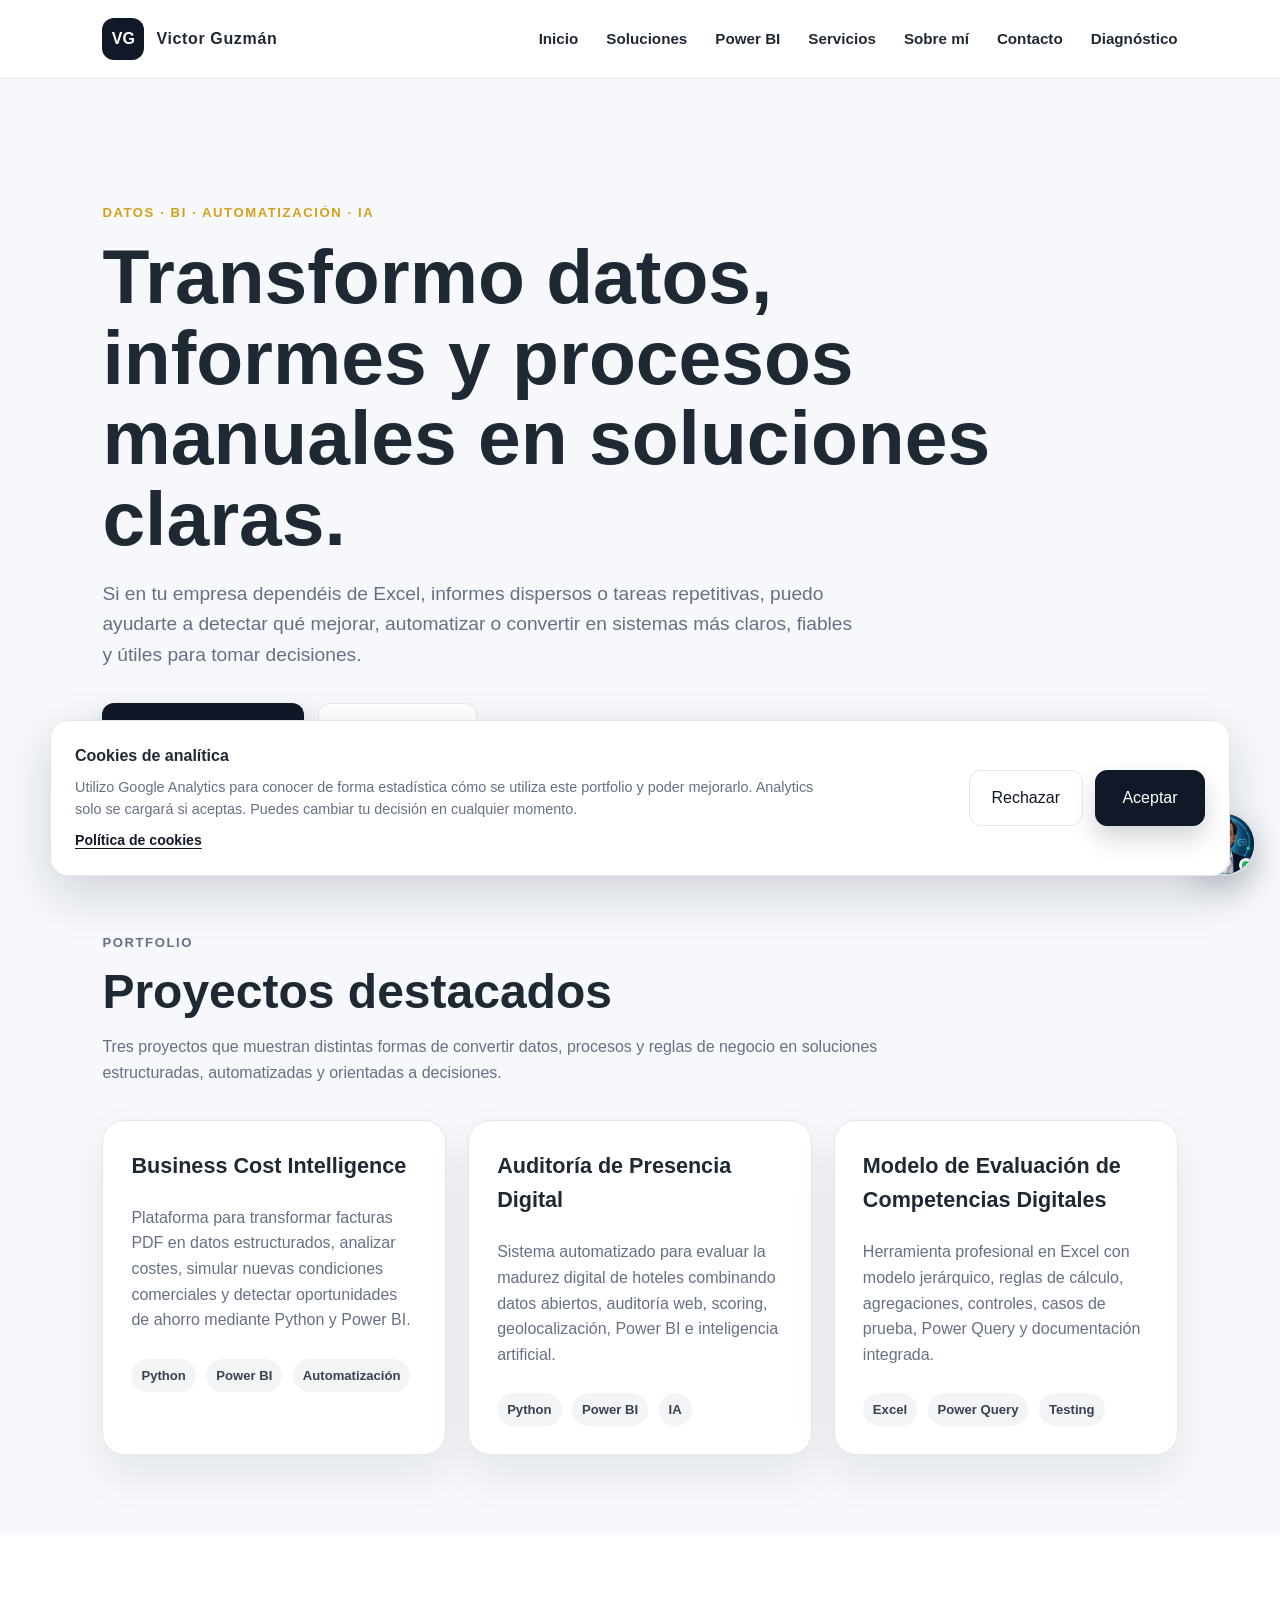
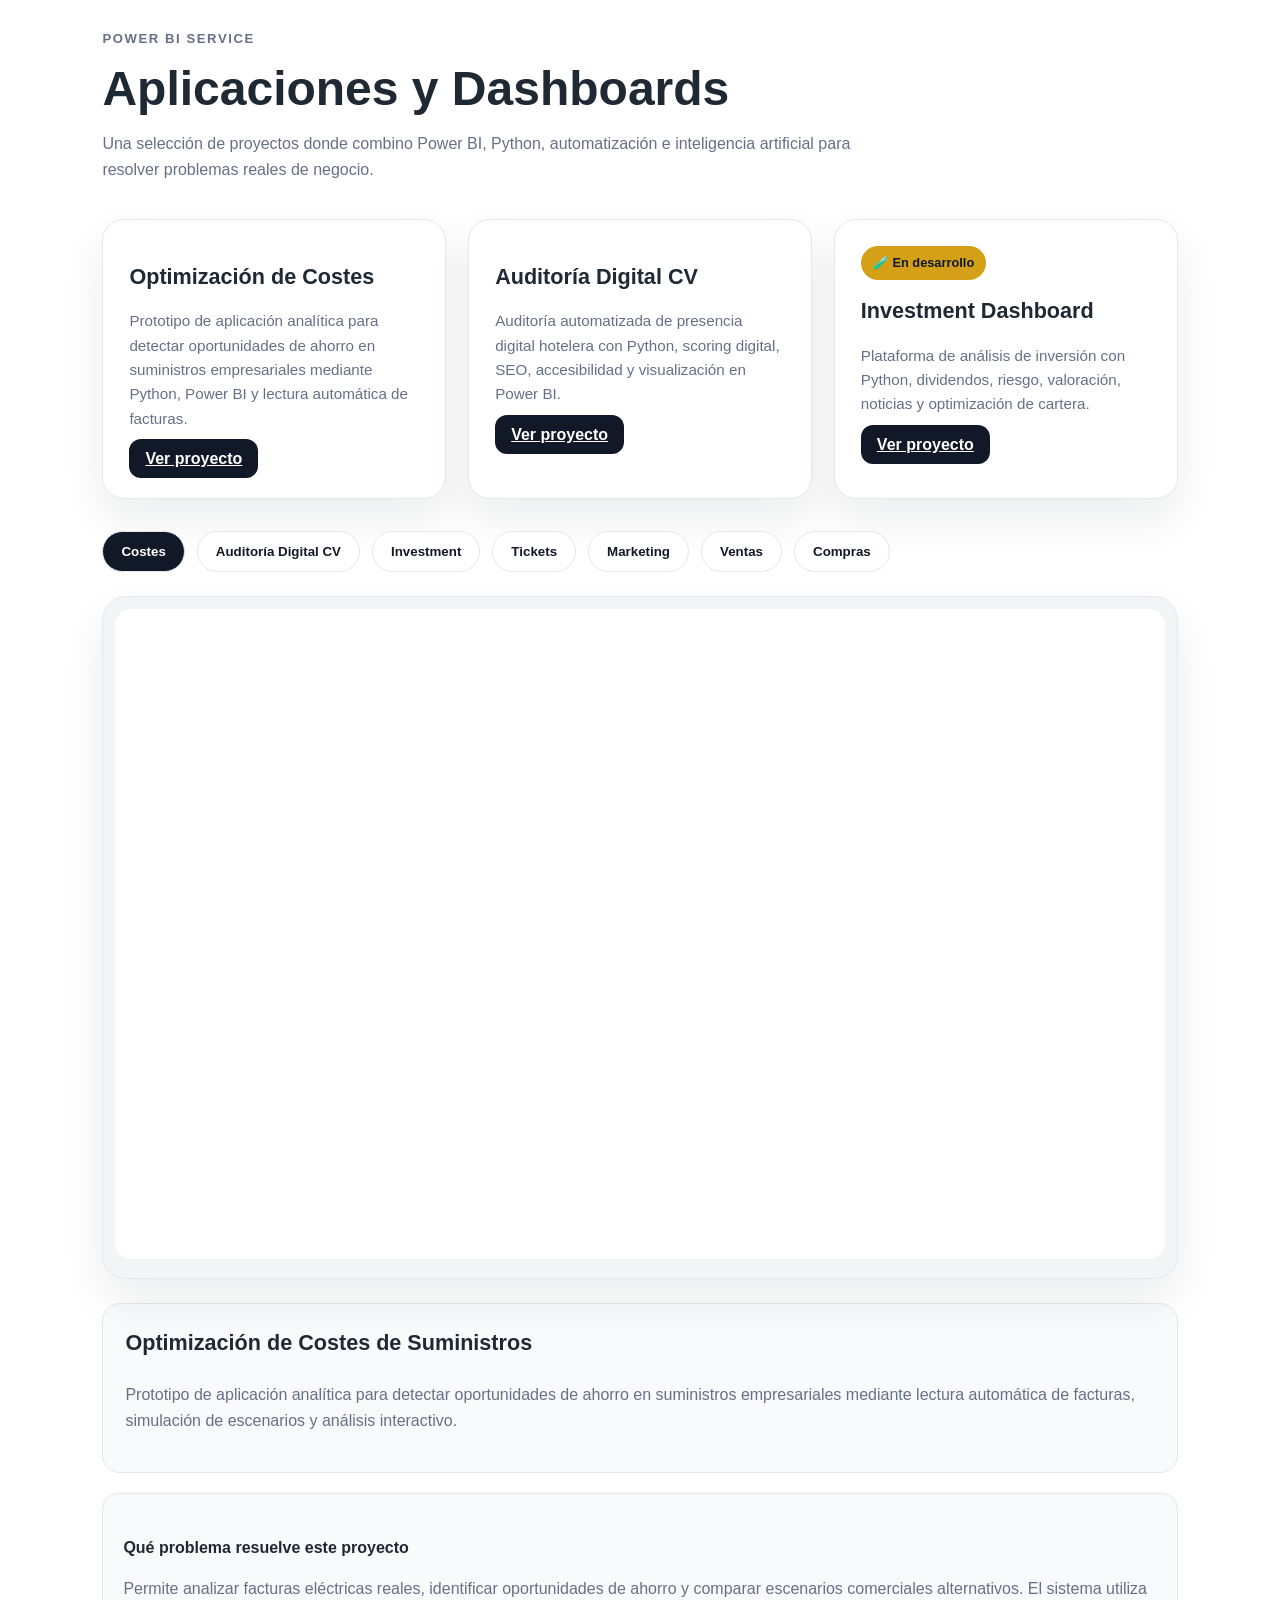
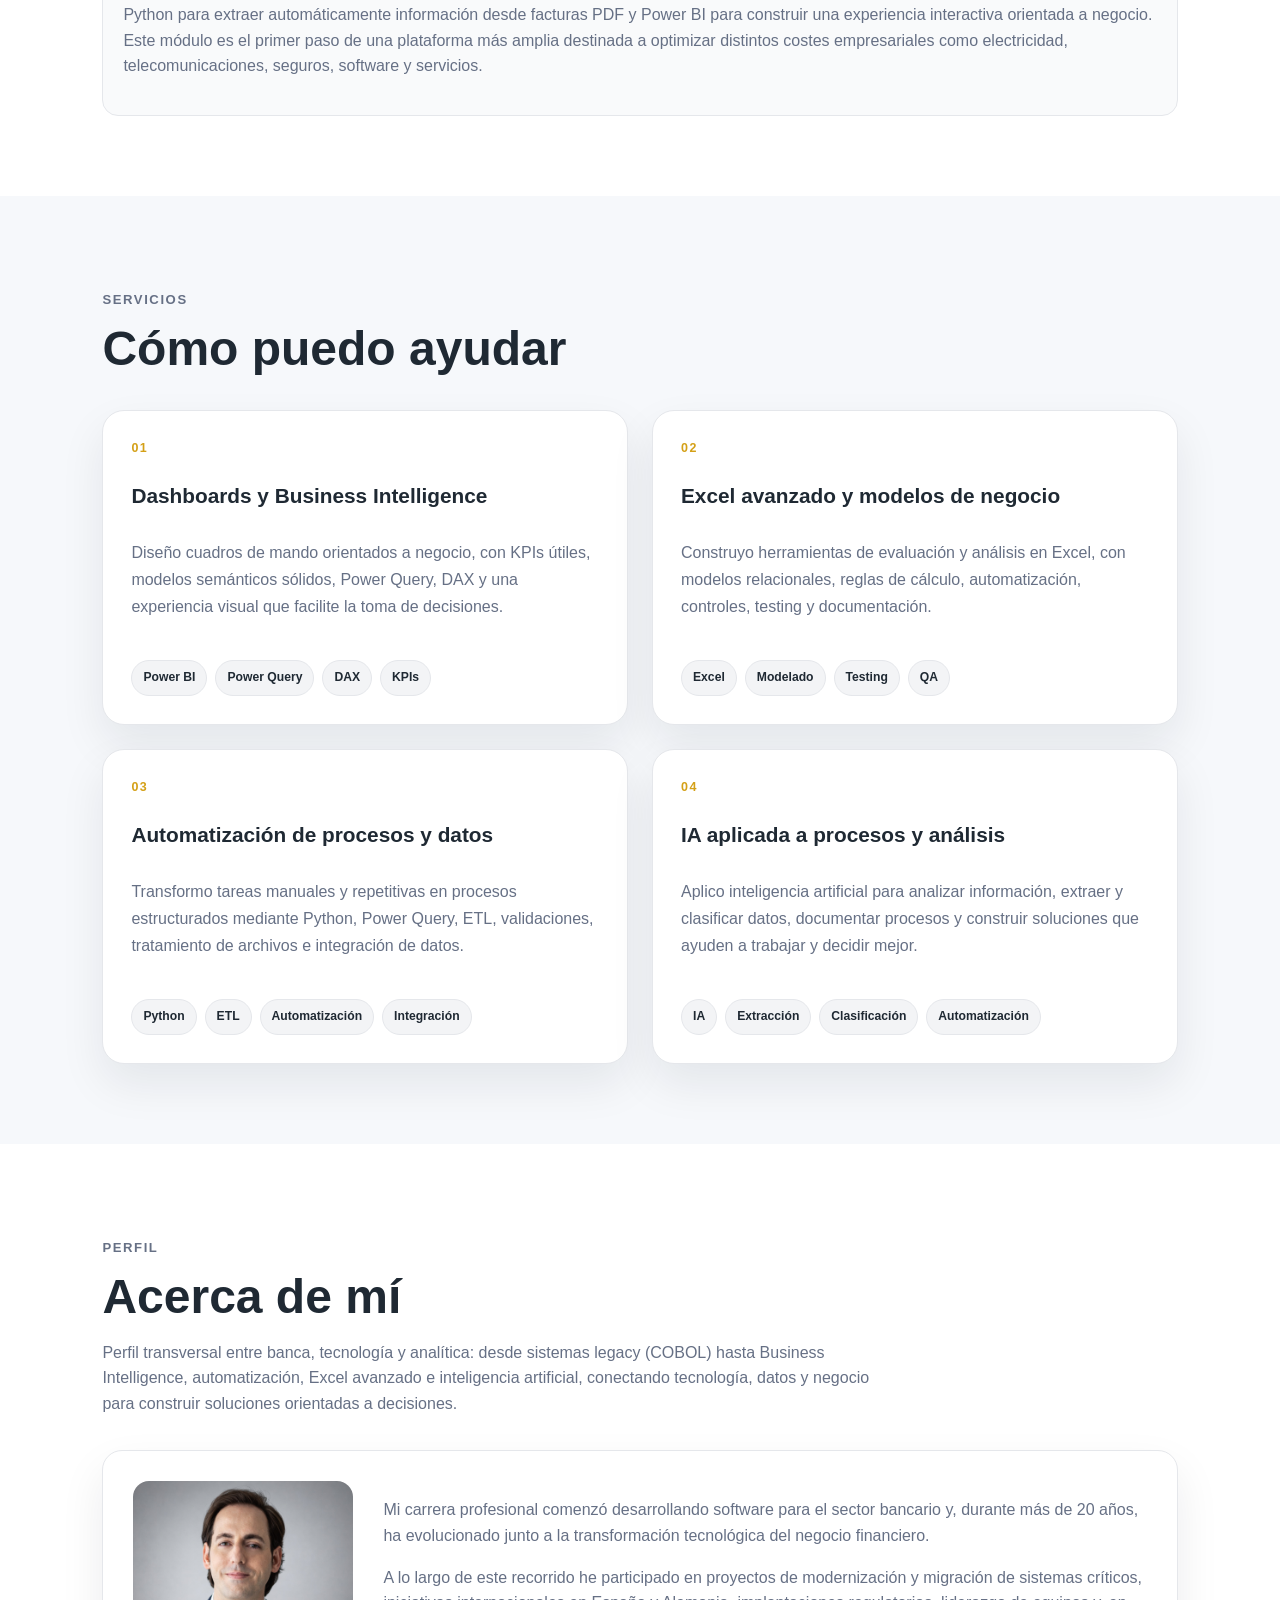
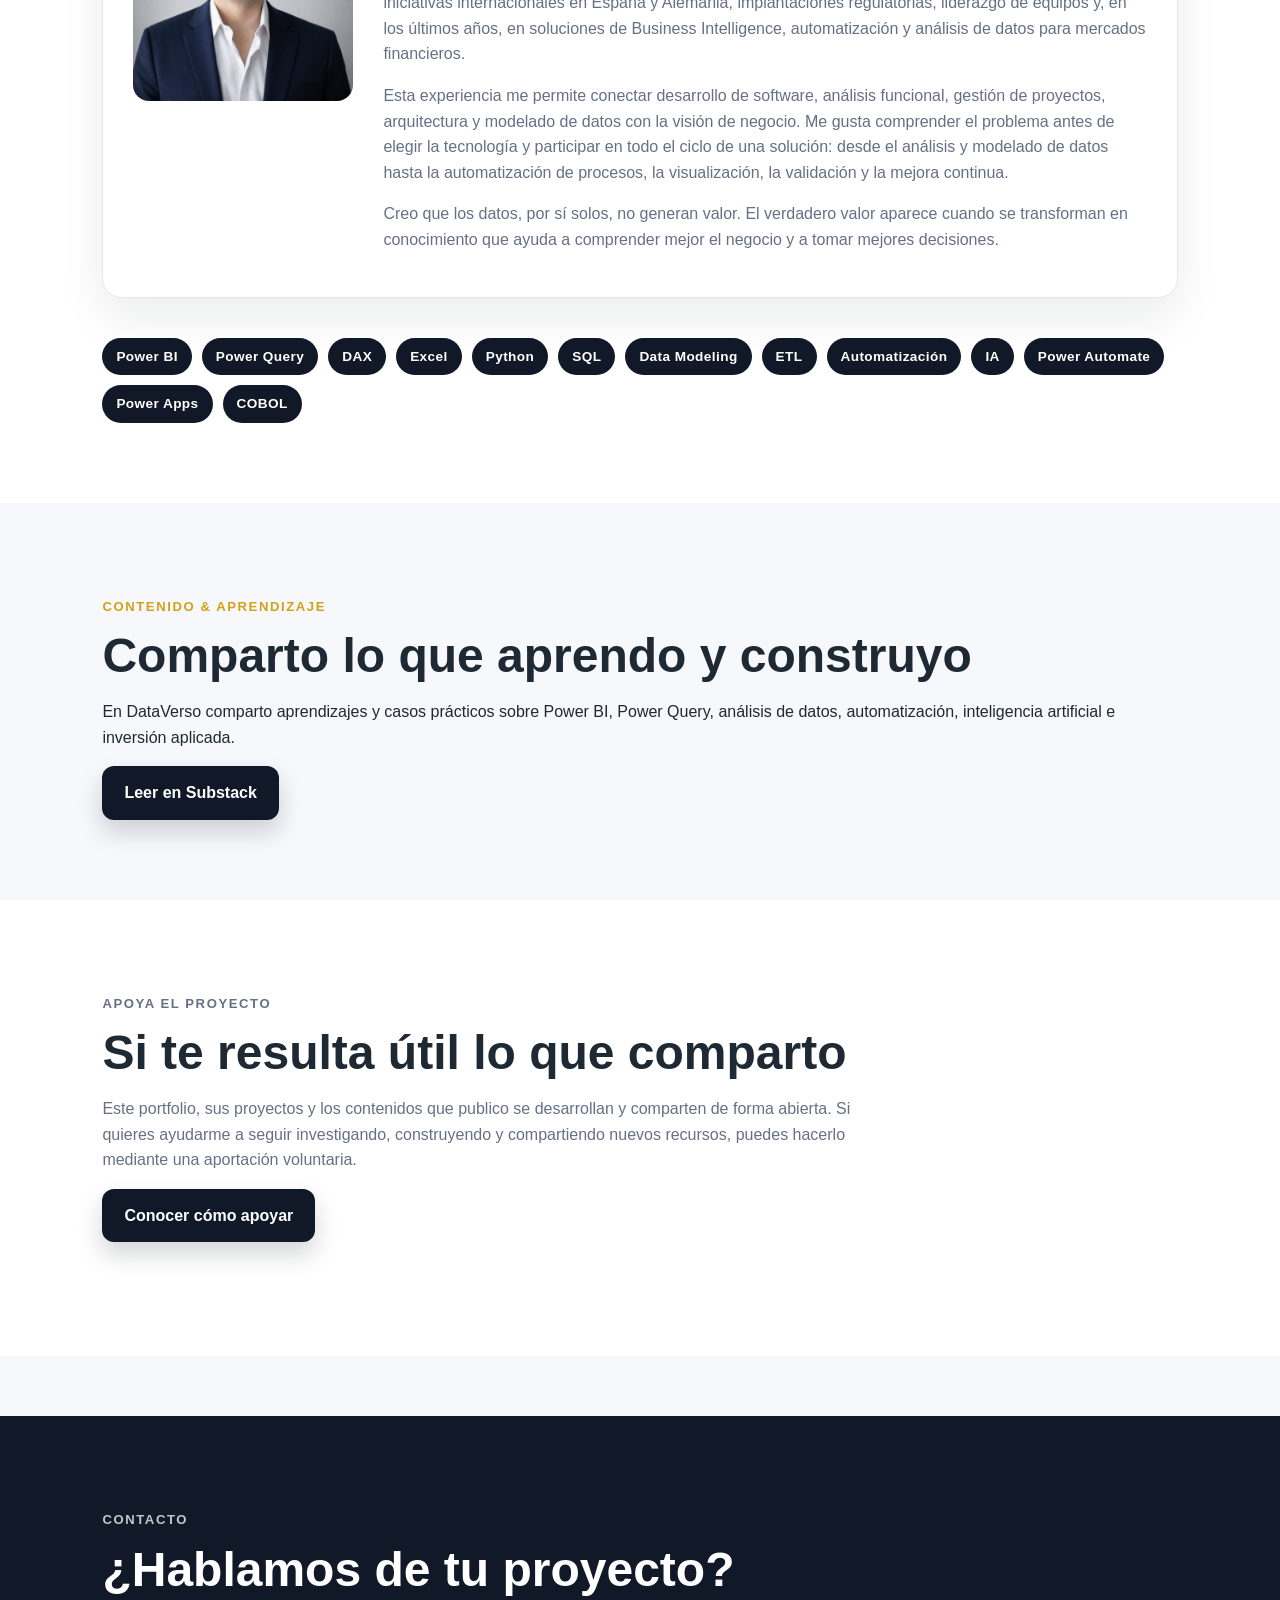
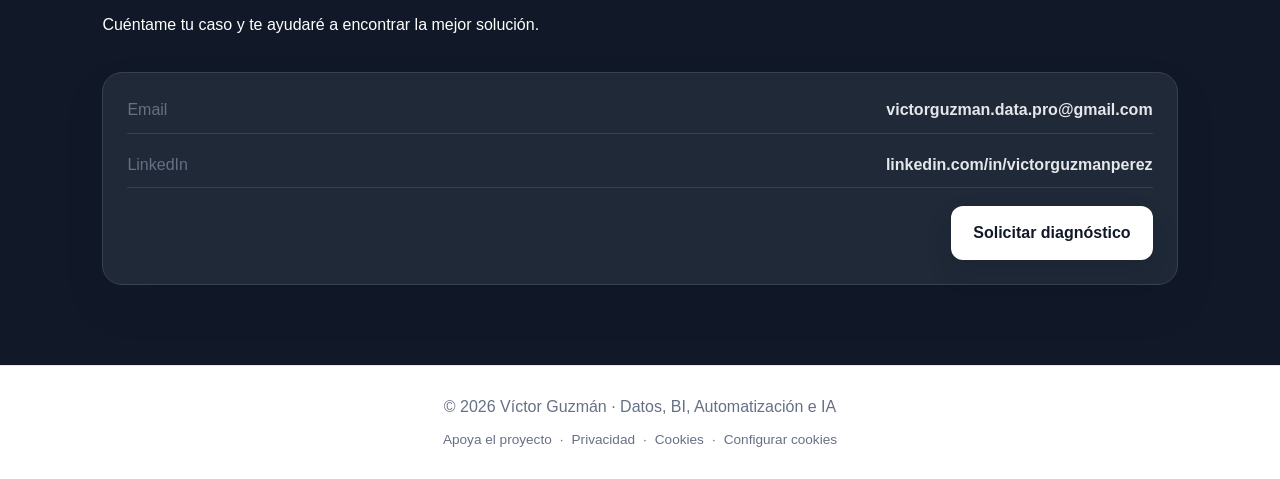
==== commit 8cdc9267: "feat: release portfolio conversational assistant v1" ====
--- a/index.html
+++ b/index.html
@@ -164,7 +164,7 @@
 
   <link
     rel="stylesheet"
-    href="styles.css"
+    href="styles.css?v=mob-h1.1"
   />
 
 </head>
@@ -770,5 +770,9 @@
 <script src="script.js"></script>
 <script src="cookie-consent.js"></script>
 
+<script
+  type="module"
+  src="assets/chatbot/chatbot.js?v=conv-h3.25.1"
+></script>
 </body>
 </html>
--- a/styles.css
+++ b/styles.css
@@ -882,6 +882,30 @@
 
 @media (max-width: 760px) {
 
+  /*
+   * MOB-H1 — El informe embebido es panorámico. En móvil no
+   * reservamos los 650/680 px de escritorio porque dejan una
+   * gran zona vacía bajo el lienzo de Power BI.
+   */
+  .powerbi-frame {
+    min-height: 0;
+    padding: 6px;
+    border-radius: 18px;
+  }
+
+  .powerbi-frame iframe {
+    display: block;
+    width: 100%;
+    height: auto;
+    min-height: 0;
+    aspect-ratio: 16 / 10;
+    border-radius: 12px;
+  }
+
+  .powerbi-frame .coming-soon {
+    inset: 6px;
+  }
+
   .diagnostic-form {
     padding: 22px;
     border-radius: 20px;
@@ -1621,3 +1645,95 @@
   }
 
 }
+
+.booking-alternative {
+  margin-top: 32px;
+  padding: 26px 28px;
+
+  background: #ffffff;
+  border: 1px solid #dfe4ea;
+  border-radius: 14px;
+
+  box-shadow:
+    0 8px 24px rgba(15, 23, 42, 0.05);
+}
+
+.booking-alternative-eyebrow {
+  margin: 0 0 8px;
+
+  font-size: 0.75rem;
+  font-weight: 700;
+  letter-spacing: 0.08em;
+  text-transform: uppercase;
+
+  color: #64748b;
+}
+
+.booking-alternative h3 {
+  margin: 0;
+
+  font-size: 1.1rem;
+  line-height: 1.35;
+
+  color: #17202b;
+}
+
+.booking-alternative-text {
+  max-width: 720px;
+
+  margin: 10px 0 20px;
+
+  line-height: 1.65;
+  color: #5b6778;
+}
+
+.booking-alternative-button {
+  background: transparent;
+  color: #17202b;
+
+  border: 1px solid #17202b;
+
+  transition:
+    background-color 0.2s ease,
+    color 0.2s ease,
+    transform 0.2s ease;
+}
+
+.booking-alternative-button:hover {
+  background: #17202b;
+  color: #ffffff;
+
+  transform: translateY(-1px);
+}
+
+.booking-alternative-button:focus-visible {
+  outline: 3px solid rgba(23, 32, 43, 0.18);
+  outline-offset: 3px;
+}
+
+.booking-alternative-button:disabled {
+  opacity: 0.65;
+  cursor: wait;
+  transform: none;
+}
+
+.booking-alternative-status {
+  margin-top: 18px;
+}
+
+@media (max-width: 640px) {
+  .booking-alternative {
+    margin-top: 24px;
+    padding: 22px 20px;
+  }
+
+  .booking-alternative-button {
+    width: 100%;
+  }
+}
+/* FINAL QA: long contact links must wrap on narrow screens. */
+.contact-card, .contact-item, .contact-cta { min-width: 0; max-width: 100%; }
+.contact-item { flex-wrap: wrap; }
+.contact-item a { min-width: 0; overflow-wrap: anywhere; }
+.cookie-banner { max-height: calc(100dvh - 28px); overflow-y: auto; }
+.cookie-banner-text { min-width: 0; }
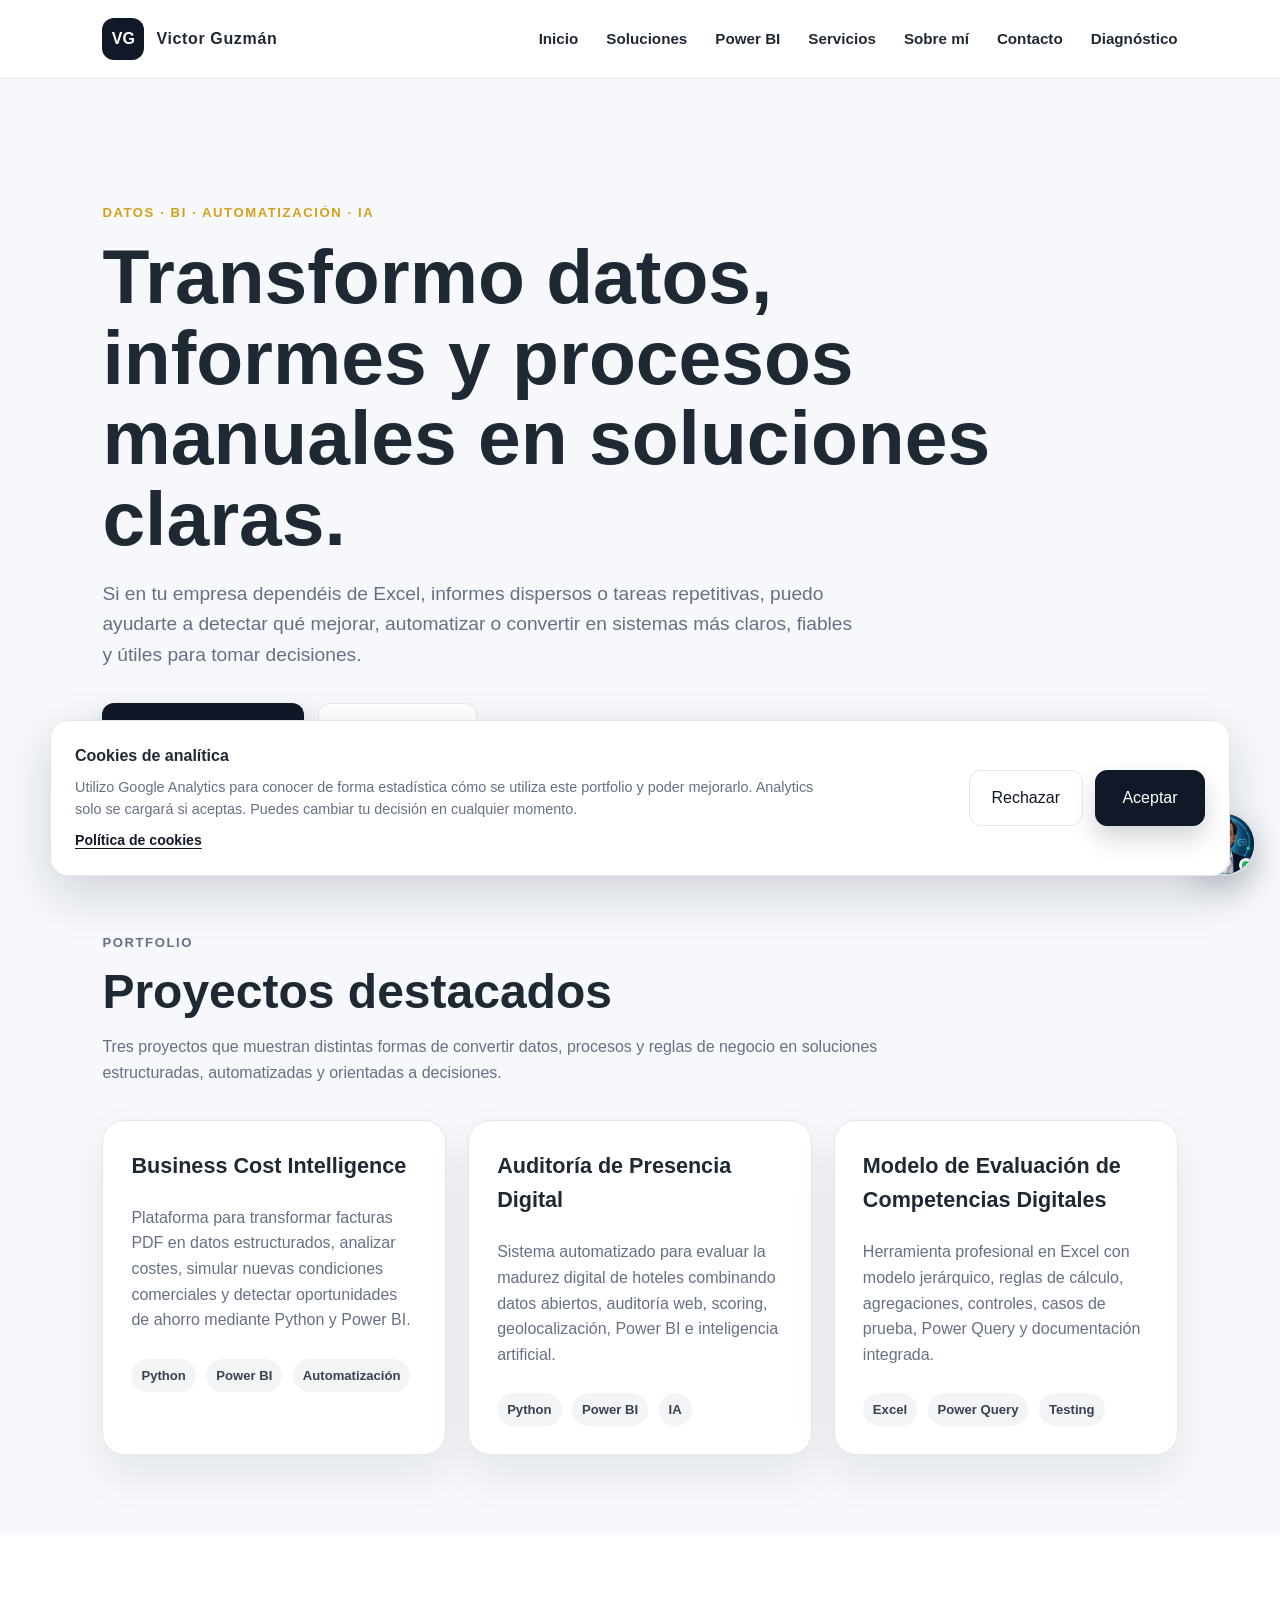
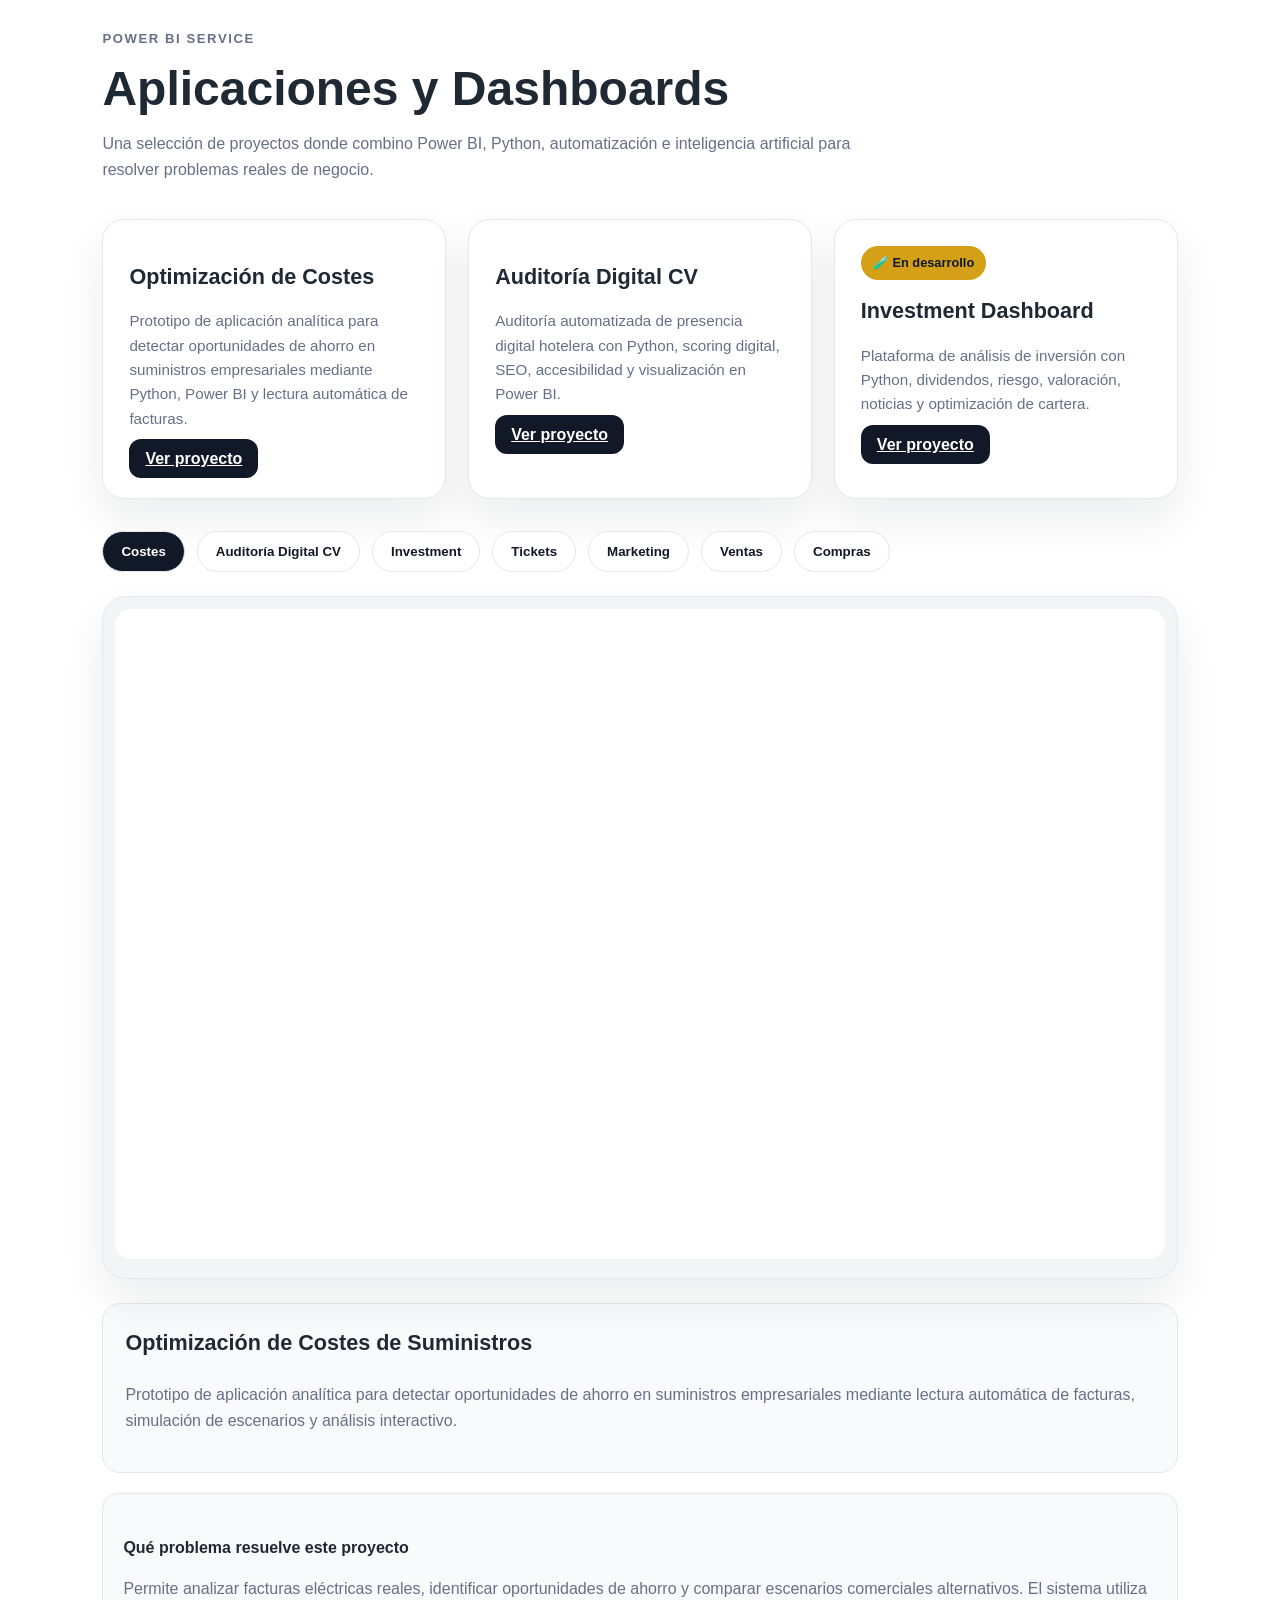
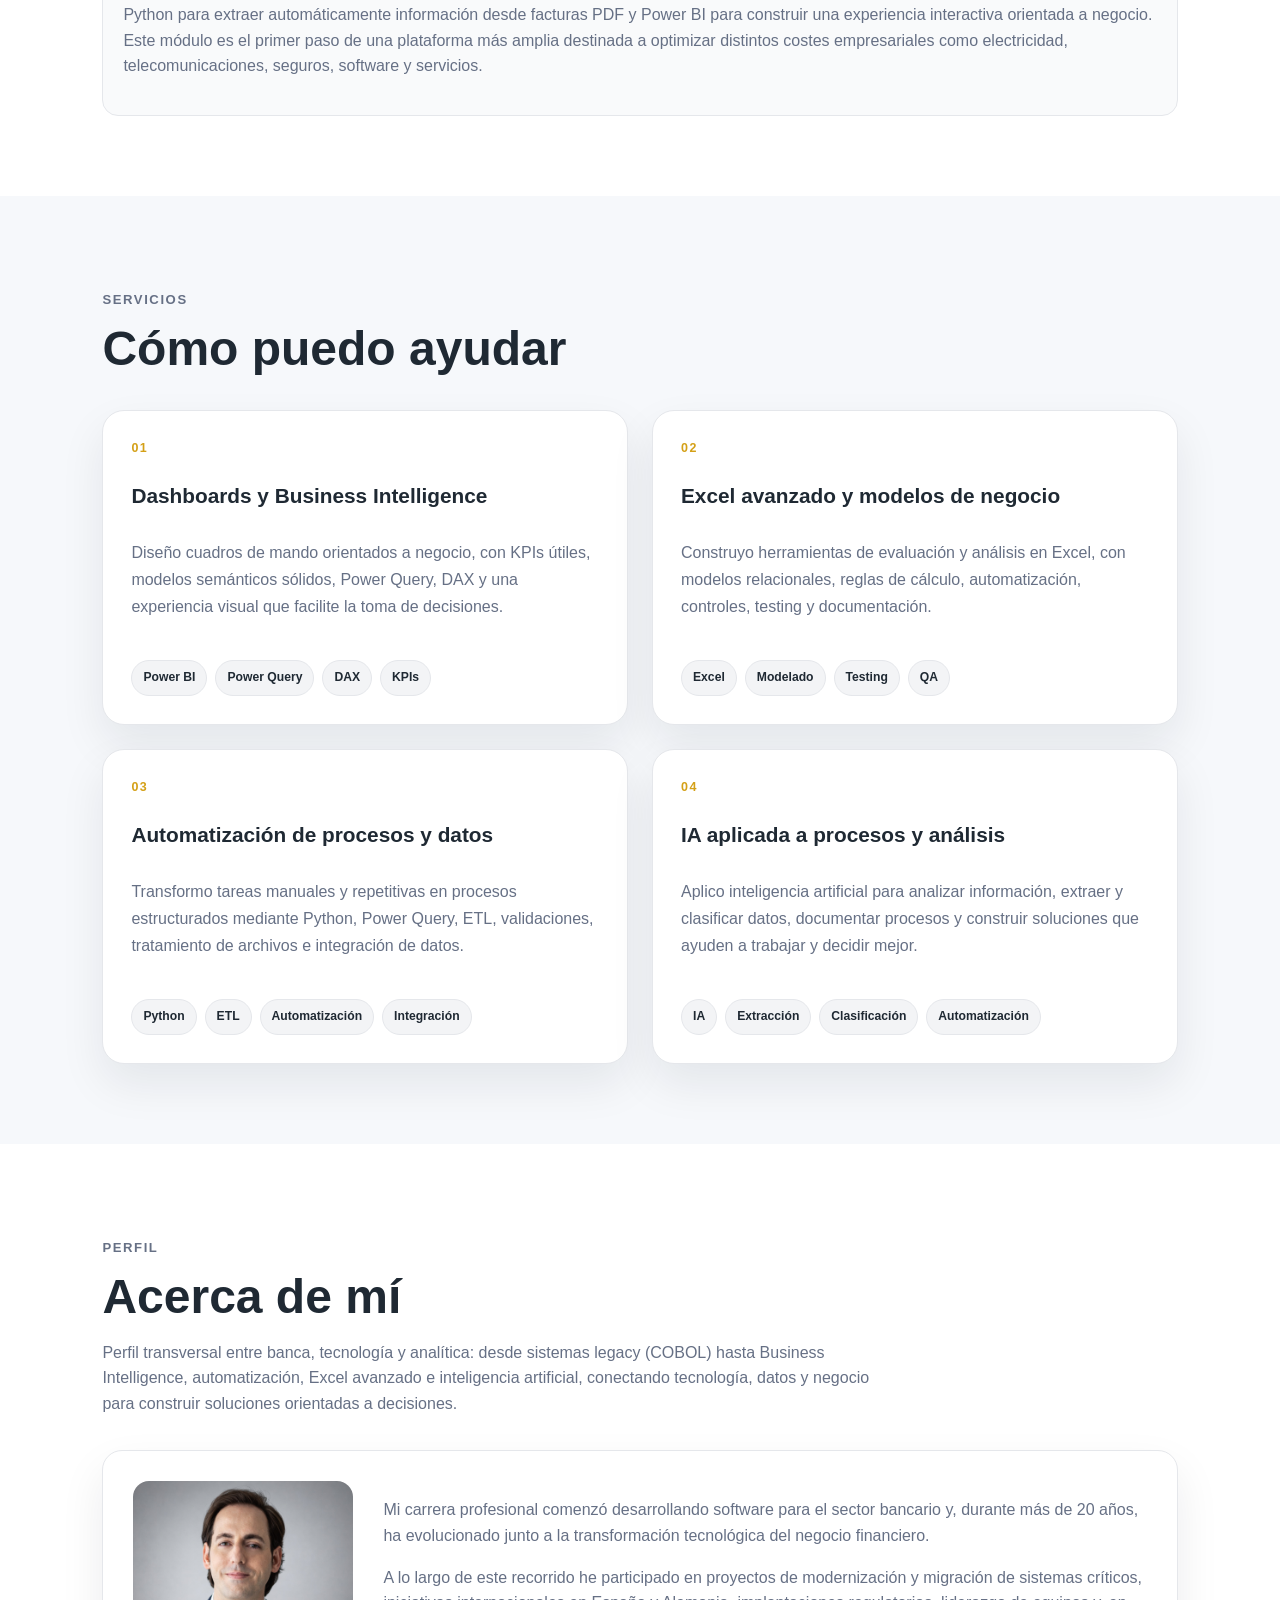
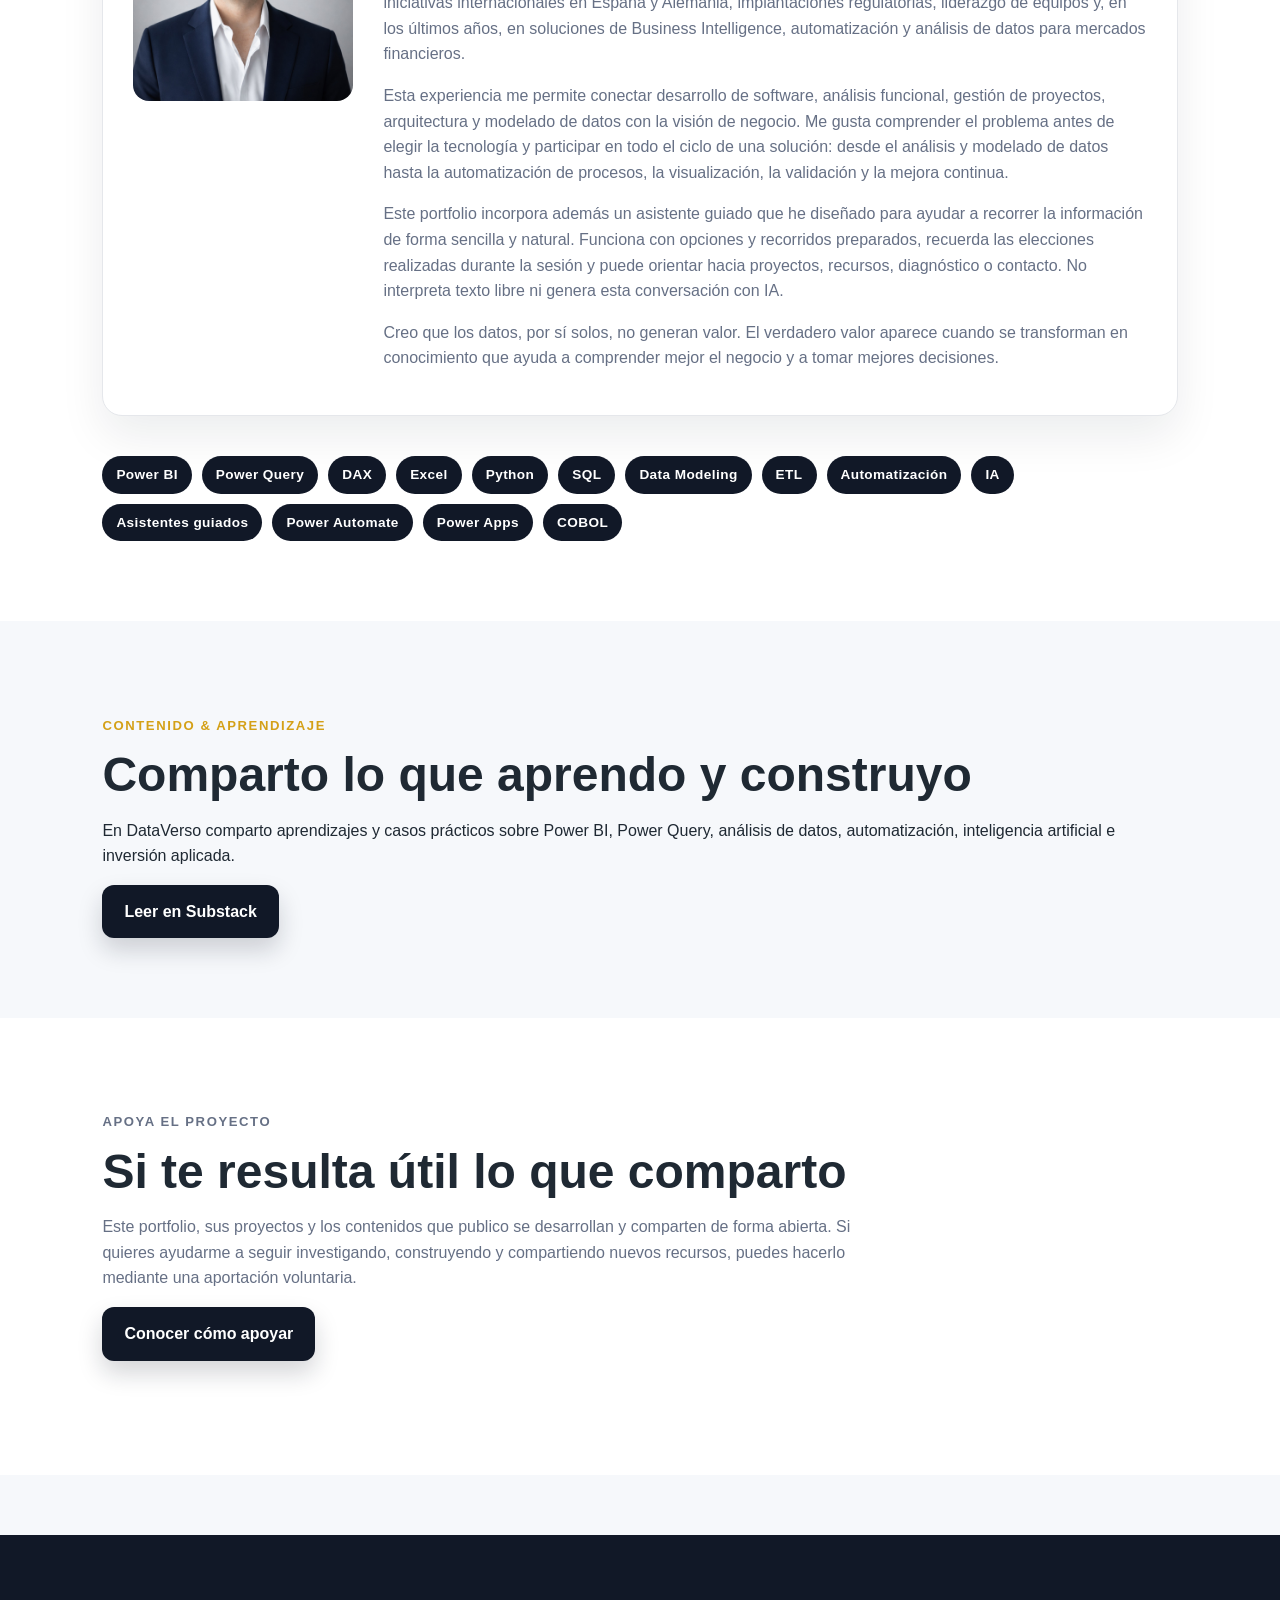
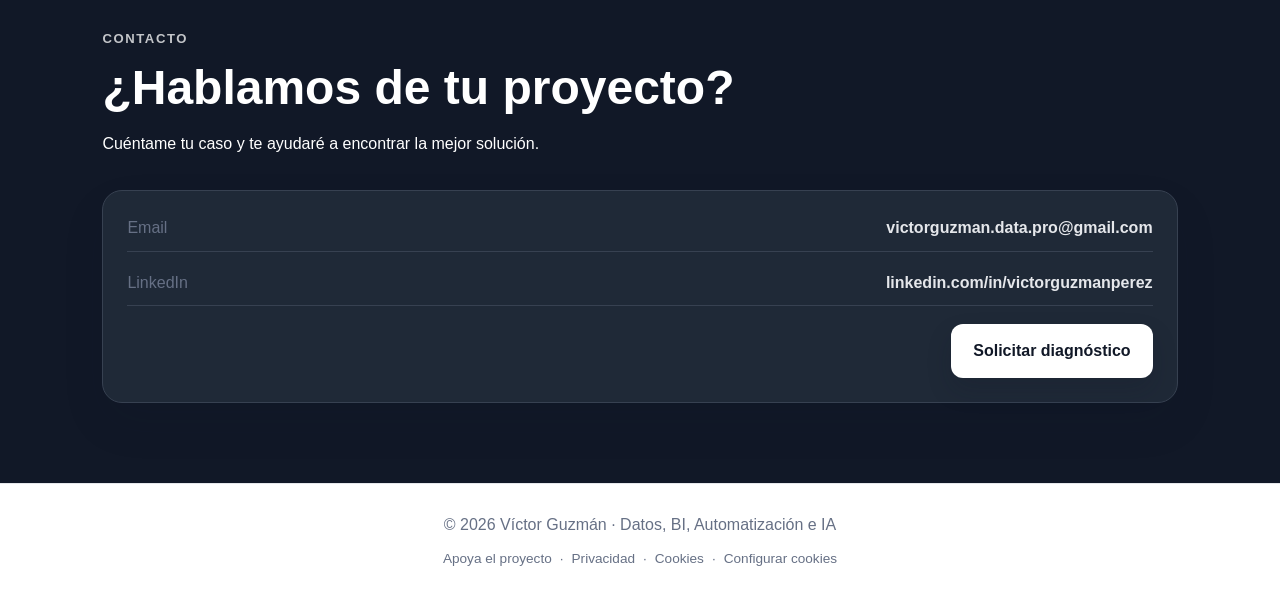
==== commit d3cf8dce: "feat: refine guided assistant and make Dataverso CI offline" ====
--- a/index.html
+++ b/index.html
@@ -537,6 +537,14 @@
           </p>
 
           <p>
+            Este portfolio incorpora además un asistente guiado que he diseñado para
+            ayudar a recorrer la información de forma sencilla y natural. Funciona con
+            opciones y recorridos preparados, recuerda las elecciones realizadas durante
+            la sesión y puede orientar hacia proyectos, recursos, diagnóstico o contacto.
+            No interpreta texto libre ni genera esta conversación con IA.
+          </p>
+
+          <p>
             Creo que los datos, por sí solos, no generan valor. El verdadero
             valor aparece cuando se transforman en conocimiento que ayuda a
             comprender mejor el negocio y a tomar mejores decisiones.
@@ -561,6 +569,7 @@
       <span>Automatización</span>
 
       <span>IA</span>
+      <span>Asistentes guiados</span>
 
       <span>Power Automate</span>
       <span>Power Apps</span>
@@ -772,7 +781,7 @@
 
 <script
   type="module"
-  src="assets/chatbot/chatbot.js?v=conv-h3.25.1"
+  src="assets/chatbot/chatbot.js?v=conv-g1.13"
 ></script>
 </body>
 </html>
